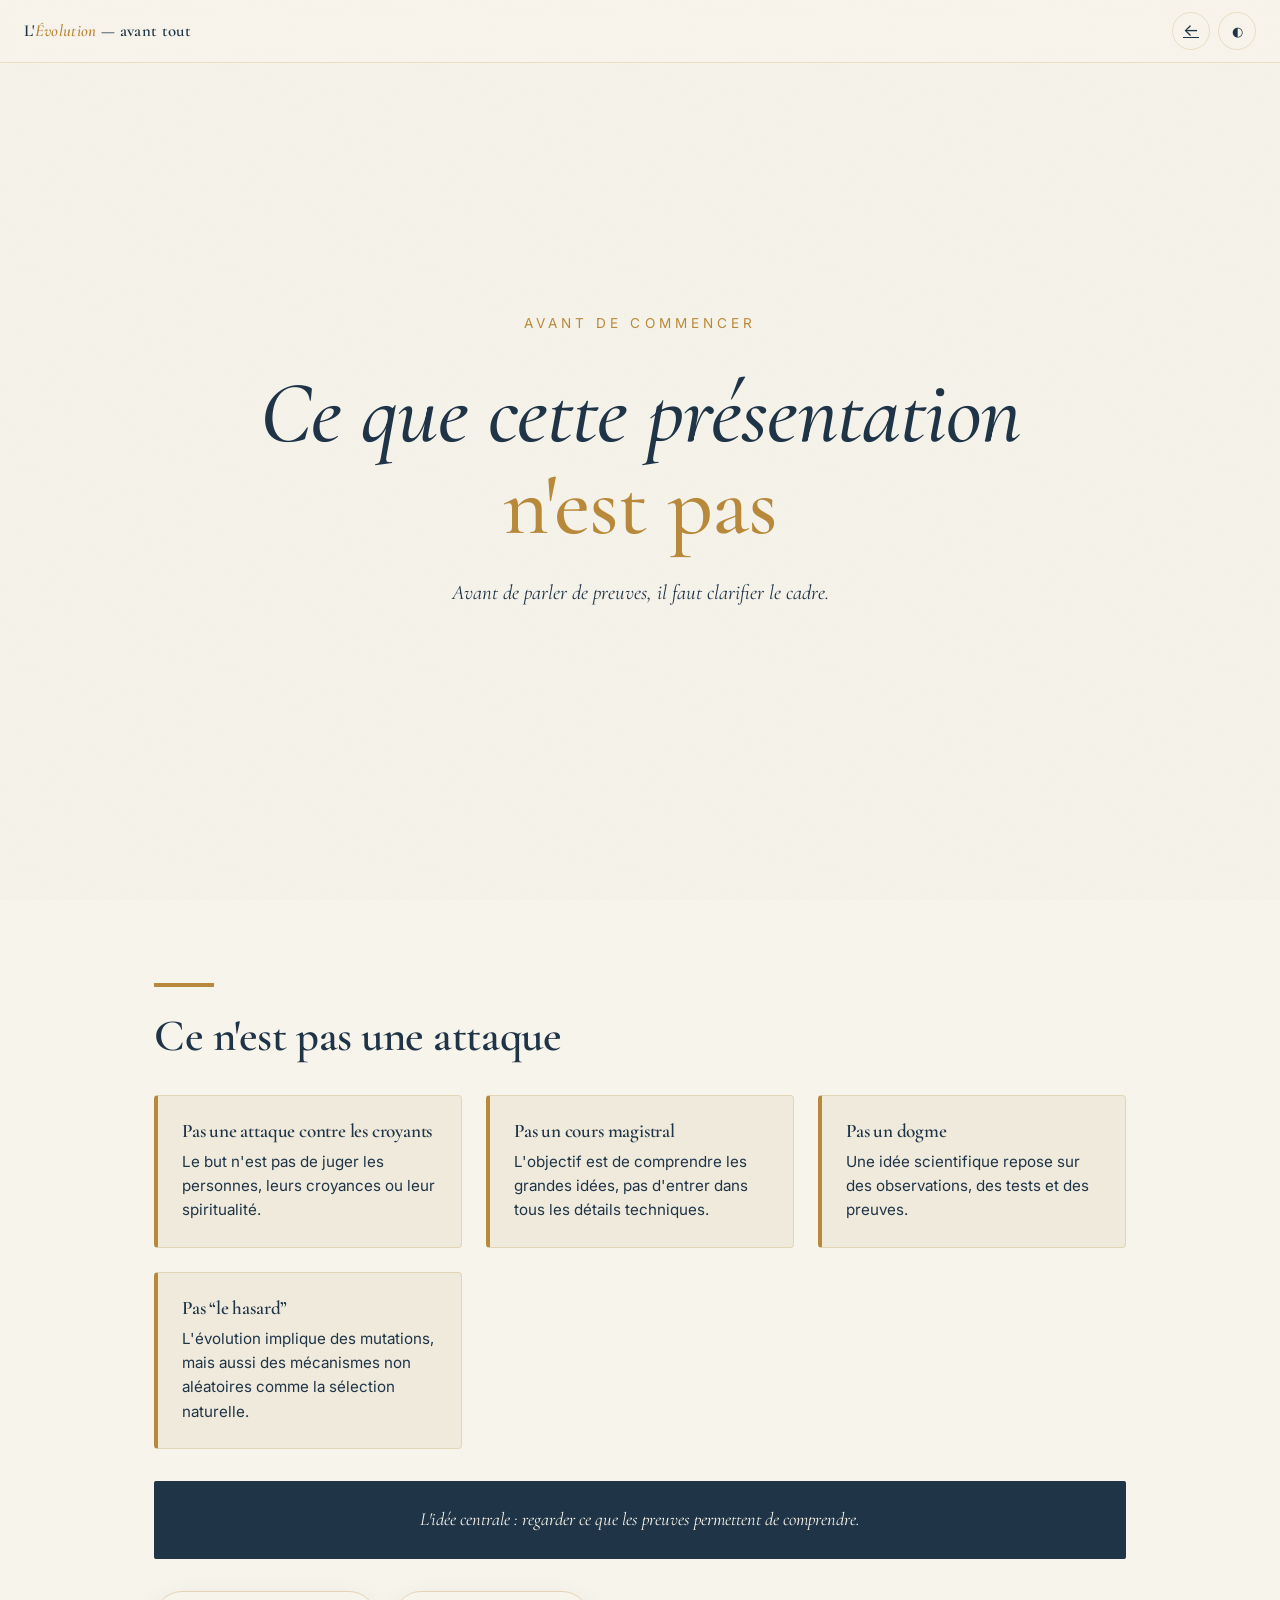
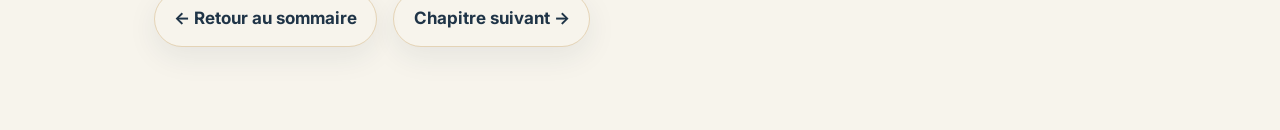
==== chapitres/avant-tout.html @ 434eb9ca "Segmenter le site en chapitres" ====
﻿<!DOCTYPE html>
<html lang="fr">
<head>
  <meta charset="UTF-8" />
  <meta name="viewport" content="width=device-width, initial-scale=1.0" />

  <title>Avant tout — L'Évolution</title>

  <link rel="preconnect" href="https://fonts.googleapis.com" />
  <link rel="preconnect" href="https://fonts.gstatic.com" crossorigin />
  <link href="https://fonts.googleapis.com/css2?family=Cormorant+Garamond:ital,wght@0,400;0,500;0,600;0,700;1,400;1,500;1,600&family=Inter:wght@400;500;600;700&display=swap" rel="stylesheet" />

  <link rel="stylesheet" href="../styles/style.css" />
</head>

<body>

<header class="topbar">
  <div class="topbar-title">L'<em>Évolution</em> — avant tout</div>

  <div class="topbar-controls">
    <a class="icon-btn" href="../index.html" aria-label="Retour à l'accueil" title="Retour à l'accueil">
      ←
    </a>

    <button class="icon-btn" id="theme-toggle" aria-label="Changer le thème" title="Thème clair / sombre">
      ◐
    </button>
  </div>
</header>

<div class="progress-bar" id="progress-bar"></div>

<main class="slides">

  <section class="slide cover" id="intro">
    <div class="slide-inner">
      <div class="cover-eyebrow">Avant de commencer</div>

      <h1>
        Ce que cette présentation<br />
        <span class="accent">n'est pas</span>
      </h1>

      <p class="cover-tagline">
        Avant de parler de preuves, il faut clarifier le cadre.
      </p>
    </div>
  </section>

  <section class="slide">
    <div class="slide-inner">
      <span class="section-marker"></span>

      <h2>Ce n'est pas une attaque</h2>

      <div class="cards">
        <div class="card">
          <h3>Pas une attaque contre les croyants</h3>
          <p>
            Le but n'est pas de juger les personnes, leurs croyances ou leur spiritualité.
          </p>
        </div>

        <div class="card">
          <h3>Pas un cours magistral</h3>
          <p>
            L'objectif est de comprendre les grandes idées, pas d'entrer dans tous les détails techniques.
          </p>
        </div>

        <div class="card">
          <h3>Pas un dogme</h3>
          <p>
            Une idée scientifique repose sur des observations, des tests et des preuves.
          </p>
        </div>

        <div class="card">
          <h3>Pas “le hasard”</h3>
          <p>
            L'évolution implique des mutations, mais aussi des mécanismes non aléatoires comme la sélection naturelle.
          </p>
        </div>
      </div>

      <div class="banner">
        L'idée centrale : regarder ce que les preuves permettent de comprendre.
      </div>

      <div class="chapter-actions">
        <a class="action-link" href="../index.html">← Retour au sommaire</a>
        <a class="action-link" href="theorie.html">Chapitre suivant →</a>
      </div>
    </div>
  </section>

</main>

<script src="../scripts/site.js" defer></script>
</body>
</html>
---- styles/style.css ----
﻿:root {
  --bg: #f7f4ec;
  --bg-soft: #efeadc;
  --ink: #1f3447;
  --ink-soft: #455a6e;
  --gold: #b8893a;
  --gold-soft: #d4a85a;
  --accent-red: #8a2c33;
  --accent-green: #4a7c59;
  --line: #d8d0bb;
  --shadow: rgba(31, 52, 71, 0.08);
  --shadow-strong: rgba(31, 52, 71, 0.18);

  --font-display: "Cormorant Garamond", Georgia, serif;
  --font-body: "Inter", -apple-system, BlinkMacSystemFont, "Helvetica Neue", sans-serif;

  --max-width: 1100px;
  --slide-padding: clamp(1.5rem, 5vw, 4rem);
  --transition: 0.45s cubic-bezier(0.22, 1, 0.36, 1);
}

[data-theme="dark"] {
  --bg: #131c25;
  --bg-soft: #1c2734;
  --ink: #ede4d0;
  --ink-soft: #b8b0a0;
  --gold: #d4a85a;
  --gold-soft: #e8c082;
  --accent-red: #c45661;
  --accent-green: #6fa67e;
  --line: #2c3a48;
  --shadow: rgba(0, 0, 0, 0.3);
  --shadow-strong: rgba(0, 0, 0, 0.5);
}

* {
  box-sizing: border-box;
  margin: 0;
  padding: 0;
}

html {
  scroll-behavior: smooth;
}

body {
  font-family: var(--font-body);
  background: var(--bg);
  color: var(--ink);
  line-height: 1.6;
  font-size: 17px;
  transition: background var(--transition), color var(--transition);
  overflow-x: hidden;
}

body::before {
  content: "";
  position: fixed;
  inset: 0;
  pointer-events: none;
  z-index: 1;
  opacity: 0.4;
  background-image: url("data:image/svg+xml;utf8,<svg xmlns='http://www.w3.org/2000/svg' width='200' height='200'><filter id='n'><feTurbulence type='fractalNoise' baseFrequency='0.85' numOctaves='2' stitchTiles='stitch'/><feColorMatrix values='0 0 0 0 0  0 0 0 0 0  0 0 0 0 0  0 0 0 0.04 0'/></filter><rect width='100%25' height='100%25' filter='url(%23n)'/></svg>");
  mix-blend-mode: multiply;
}

[data-theme="dark"] body::before {
  mix-blend-mode: screen;
  opacity: 0.25;
}

h1,
h2,
h3,
h4 {
  font-family: var(--font-display);
  font-weight: 600;
  color: var(--ink);
  line-height: 1.15;
  letter-spacing: -0.01em;
}

h1 {
  font-size: clamp(2.2rem, 5vw, 4rem);
}

h2 {
  font-size: clamp(1.8rem, 4vw, 2.8rem);
}

h3 {
  font-size: clamp(1.2rem, 2.5vw, 1.6rem);
}

p {
  margin-bottom: 1rem;
}

strong {
  color: var(--ink);
  font-weight: 600;
}

em {
  color: var(--gold);
  font-style: italic;
}

.subtitle {
  font-style: italic;
  color: var(--ink-soft);
  font-size: 1.05rem;
  margin-bottom: 2rem;
  font-family: var(--font-display);
}

.section-marker {
  display: inline-block;
  height: 4px;
  width: 60px;
  background: var(--gold);
  margin-bottom: 1rem;
}

/* Barre du haut */

.topbar {
  position: fixed;
  top: 0;
  left: 0;
  right: 0;
  z-index: 100;
  background: color-mix(in srgb, var(--bg) 85%, transparent);
  backdrop-filter: blur(12px);
  -webkit-backdrop-filter: blur(12px);
  border-bottom: 1px solid var(--line);
  padding: 0.75rem 1.5rem;
  display: flex;
  justify-content: space-between;
  align-items: center;
  gap: 1rem;
}

.topbar-title {
  font-family: var(--font-display);
  font-size: 1.05rem;
  font-weight: 600;
  letter-spacing: 0.02em;
}

.topbar-title em {
  color: var(--gold);
  font-style: italic;
}

.topbar-controls {
  display: flex;
  gap: 0.5rem;
  align-items: center;
}

.icon-btn {
  background: transparent;
  border: 1px solid var(--line);
  color: var(--ink);
  width: 38px;
  height: 38px;
  border-radius: 50%;
  cursor: pointer;
  display: grid;
  place-items: center;
  transition: all 0.25s ease;
}

.icon-btn:hover {
  background: var(--ink);
  color: var(--bg);
  border-color: var(--ink);
  transform: scale(1.05);
}

.icon-btn svg {
  width: 18px;
  height: 18px;
}

.progress-bar {
  position: fixed;
  top: 60px;
  left: 0;
  height: 2px;
  background: var(--gold);
  width: 0%;
  z-index: 99;
  transition: width 0.3s ease;
}

/* Menu latéral */

.chapter-nav {
  position: fixed;
  top: 0;
  right: 0;
  bottom: 0;
  width: min(360px, 85vw);
  background: var(--bg-soft);
  border-left: 1px solid var(--line);
  z-index: 200;
  transform: translateX(100%);
  transition: transform var(--transition);
  overflow-y: auto;
  padding: 5rem 2rem 2rem;
  box-shadow: -10px 0 40px var(--shadow-strong);
}

.chapter-nav.open {
  transform: translateX(0);
}

.chapter-nav h3 {
  font-size: 0.8rem;
  text-transform: uppercase;
  letter-spacing: 0.15em;
  color: var(--gold);
  margin-bottom: 1.5rem;
  font-family: var(--font-body);
  font-weight: 600;
}

.chapter-nav ol {
  list-style: none;
  counter-reset: chapter;
}

.chapter-nav li {
  counter-increment: chapter;
  margin-bottom: 1.25rem;
  padding-left: 2.5rem;
  position: relative;
  cursor: pointer;
  transition: color 0.25s ease;
}

.chapter-nav li::before {
  content: counter(chapter, decimal-leading-zero);
  position: absolute;
  left: 0;
  top: 0.1em;
  font-family: var(--font-display);
  color: var(--gold);
  font-size: 0.95rem;
  font-weight: 600;
}

.chapter-nav li:hover {
  color: var(--gold);
}

.chapter-nav li .ch-title {
  font-family: var(--font-display);
  font-size: 1.15rem;
  display: block;
  line-height: 1.25;
}

.chapter-nav li .ch-sub {
  font-size: 0.85rem;
  color: var(--ink-soft);
  display: block;
  margin-top: 0.2rem;
}

.nav-overlay {
  position: fixed;
  inset: 0;
  background: rgba(0, 0, 0, 0.4);
  z-index: 150;
  opacity: 0;
  pointer-events: none;
  transition: opacity 0.3s ease;
}

.nav-overlay.open {
  opacity: 1;
  pointer-events: auto;
}

/* Structure des pages */

.slides {
  padding-top: 70px;
  position: relative;
  z-index: 2;
}

.slide {
  min-height: calc(100vh - 70px);
  padding: var(--slide-padding);
  display: flex;
  flex-direction: column;
  justify-content: center;
  max-width: var(--max-width);
  margin: 0 auto;
  position: relative;
}

.slide-inner {
  width: 100%;
  opacity: 0;
  transform: translateY(30px);
  transition: opacity 0.7s ease, transform 0.7s ease;
}

.slide.in-view .slide-inner {
  opacity: 1;
  transform: translateY(0);
}

@keyframes fadeUp {
  from {
    opacity: 0;
    transform: translateY(20px);
  }

  to {
    opacity: 1;
    transform: translateY(0);
  }
}

/* Accueil */

.cover {
  min-height: calc(100vh - 70px);
  text-align: center;
  align-items: center;
  justify-content: center;
}

.cover-eyebrow {
  font-size: 0.85rem;
  text-transform: uppercase;
  letter-spacing: 0.3em;
  color: var(--gold);
  margin-bottom: 2rem;
}

.cover h1 {
  font-size: clamp(2.5rem, 7vw, 5.5rem);
  font-weight: 500;
  font-style: italic;
  line-height: 1.05;
  margin-bottom: 1.5rem;
}

.cover h1 .accent {
  font-style: normal;
  color: var(--gold);
}

.cover-tagline {
  font-family: var(--font-display);
  font-size: 1.3rem;
  color: var(--ink-soft);
  font-style: italic;
  margin-bottom: 3rem;
}

/* Blocs réutilisables */

.cards {
  display: grid;
  grid-template-columns: repeat(auto-fit, minmax(260px, 1fr));
  gap: 1.5rem;
  margin-top: 2rem;
}

.card {
  background: var(--bg-soft);
  border: 1px solid var(--line);
  border-left: 4px solid var(--gold);
  padding: 1.5rem;
  border-radius: 4px;
  transition: transform 0.3s ease, box-shadow 0.3s ease, border-color 0.3s ease;
}

.card:hover {
  transform: translateY(-4px);
  box-shadow: 0 12px 30px var(--shadow);
  border-left-color: var(--ink);
}

.card h3 {
  font-size: 1.2rem;
  margin-bottom: 0.5rem;
}

.card p {
  font-size: 0.95rem;
  color: var(--ink-soft);
  margin: 0;
}

.card.accent-red {
  border-left-color: var(--accent-red);
}

.card.accent-green {
  border-left-color: var(--accent-green);
}

.banner {
  background: var(--ink);
  color: var(--bg);
  padding: 1.5rem 2rem;
  text-align: center;
  font-family: var(--font-display);
  font-style: italic;
  font-size: 1.15rem;
  margin: 2rem 0;
  border-radius: 2px;
}

.banner.warning {
  background: var(--accent-red);
}

.banner.success {
  background: var(--accent-green);
}

.callout {
  background: var(--bg-soft);
  border-left: 4px solid var(--gold);
  padding: 1.25rem 1.5rem;
  margin: 1.5rem 0;
  font-style: italic;
  border-radius: 2px;
}

.row-list {
  margin-top: 1.5rem;
}

.row {
  display: grid;
  grid-template-columns: 50px 1fr auto;
  gap: 1rem;
  padding: 1.25rem;
  border: 1px solid var(--line);
  border-left: 3px solid var(--gold);
  margin-bottom: 0.75rem;
  align-items: center;
  background: var(--bg-soft);
  transition: transform 0.25s ease, border-left-color 0.25s ease;
}

.row:hover {
  transform: translateX(4px);
  border-left-color: var(--ink);
}

.row-num {
  font-family: var(--font-display);
  font-size: 1.5rem;
  font-weight: 600;
  color: var(--ink);
  background: var(--bg);
  width: 40px;
  height: 40px;
  border-radius: 50%;
  display: grid;
  place-items: center;
  border: 1px solid var(--line);
}

.row-content h4 {
  font-size: 1.05rem;
  margin: 0;
}

.row-content p {
  font-size: 0.9rem;
  color: var(--ink-soft);
  margin: 0.2rem 0 0;
}

.row-check {
  color: var(--accent-green);
  font-size: 1.5rem;
  font-weight: 700;
}

.row-cross {
  color: var(--accent-red);
  font-size: 1.5rem;
  font-weight: 700;
}

.stats {
  display: grid;
  grid-template-columns: repeat(auto-fit, minmax(220px, 1fr));
  gap: 2rem;
  margin: 2.5rem 0;
}

.stat {
  text-align: center;
  padding: 2rem 1rem;
  background: var(--bg-soft);
  border-top: 3px solid var(--gold);
}

.stat-number {
  font-family: var(--font-display);
  font-size: clamp(2.5rem, 6vw, 4rem);
  font-weight: 600;
  color: var(--ink);
  line-height: 1;
  margin-bottom: 0.5rem;
}

.stat-label {
  font-size: 0.8rem;
  text-transform: uppercase;
  letter-spacing: 0.15em;
  color: var(--gold);
  margin-bottom: 0.75rem;
}

.stat-desc {
  font-size: 0.9rem;
  color: var(--ink-soft);
}

/* Quiz */

.quiz {
  background: var(--bg-soft);
  padding: 2rem;
  border-radius: 4px;
  border-top: 3px solid var(--gold);
  margin-top: 2rem;
}

.quiz-question {
  font-family: var(--font-display);
  font-size: 1.3rem;
  margin-bottom: 1.5rem;
  font-style: italic;
}

.quiz-options {
  display: flex;
  flex-direction: column;
  gap: 0.6rem;
}

.quiz-option {
  background: var(--bg);
  border: 1px solid var(--line);
  padding: 1rem 1.2rem;
  text-align: left;
  cursor: pointer;
  font-family: inherit;
  font-size: 1rem;
  color: var(--ink);
  transition: all 0.25s ease;
  border-radius: 2px;
}

.quiz-option:hover:not(:disabled) {
  background: var(--ink);
  color: var(--bg);
  transform: translateX(4px);
}

.quiz-option.correct {
  background: var(--accent-green);
  color: white;
  border-color: var(--accent-green);
}

.quiz-option.wrong {
  background: var(--accent-red);
  color: white;
  border-color: var(--accent-red);
}

.quiz-option:disabled {
  cursor: default;
  opacity: 0.7;
}

.quiz-feedback {
  margin-top: 1.25rem;
  padding: 1rem;
  border-left: 3px solid var(--gold);
  background: var(--bg);
  font-style: italic;
  color: var(--ink-soft);
  display: none;
}

.quiz-feedback.show {
  display: block;
  animation: fadeUp 0.4s ease;
}

/* Pied de page */

footer {
  text-align: center;
  padding: 3rem 2rem 2rem;
  font-size: 0.85rem;
  color: var(--ink-soft);
  border-top: 1px solid var(--line);
  margin-top: 4rem;
  position: relative;
  z-index: 2;
}

footer a {
  color: var(--gold);
  text-decoration: none;
}

footer a:hover {
  text-decoration: underline;
}

/* Responsive */

@media (max-width: 700px) {
  body {
    font-size: 16px;
  }

  .topbar-title {
    font-size: 0.9rem;
  }

  .slide {
    padding: 2rem 1.25rem;
  }

  .row {
    grid-template-columns: 40px 1fr auto;
    padding: 1rem;
  }
}

/* ============================================
   AJOUTS POUR LE DÉCOUPAGE EN CHAPITRES
   ============================================ */

:root {
  --line: rgba(184, 137, 58, 0.22);
  --ink-soft: var(--muted);
  --accent-green: var(--green);
  --accent-red: var(--red);
  --font-body: "Inter", system-ui, sans-serif;
  --font-display: "Cormorant Garamond", serif;
}

a.card {
  display: block;
  color: inherit;
  text-decoration: none;
}

.accent-green {
  border-color: color-mix(in srgb, var(--green) 45%, transparent);
  background: color-mix(in srgb, var(--green) 8%, var(--paper));
}

.row-list {
  display: grid;
  gap: 1rem;
  margin-top: 2rem;
}

.row-list .row {
  display: grid;
  grid-template-columns: auto 1fr auto;
  gap: 1rem;
  align-items: center;
  background: var(--paper);
  border: 1px solid rgba(184, 137, 58, 0.2);
  border-radius: 22px;
  padding: 1rem;
  box-shadow: 0 14px 40px rgba(31, 52, 71, 0.08);
}

.row-num {
  width: 42px;
  height: 42px;
  border-radius: 999px;
  display: grid;
  place-items: center;
  background: var(--gold-soft);
  color: var(--ink);
  font-weight: 800;
}

.row-content h4 {
  margin: 0 0 0.25rem;
  font-size: 1.05rem;
}

.row-content p {
  margin: 0;
  color: var(--muted);
}

.row-cross {
  color: var(--red);
  font-weight: 900;
  font-size: 1.4rem;
}

.row-check {
  color: var(--green);
  font-weight: 900;
  font-size: 1.4rem;
}

.chapter-actions {
  margin-top: 2rem;
  display: flex;
  flex-wrap: wrap;
  gap: 1rem;
}

.action-link {
  display: inline-flex;
  align-items: center;
  justify-content: center;
  border-radius: 999px;
  padding: 0.85rem 1.2rem;
  background: var(--paper);
  border: 1px solid rgba(184, 137, 58, 0.3);
  text-decoration: none;
  color: var(--ink);
  font-weight: 700;
  box-shadow: 0 10px 30px rgba(31, 52, 71, 0.08);
}

.action-link:hover {
  border-color: var(--gold);
}

@media (max-width: 760px) {
  .row-list .row {
    grid-template-columns: 1fr;
  }

  .row-num {
    width: 36px;
    height: 36px;
  }
}
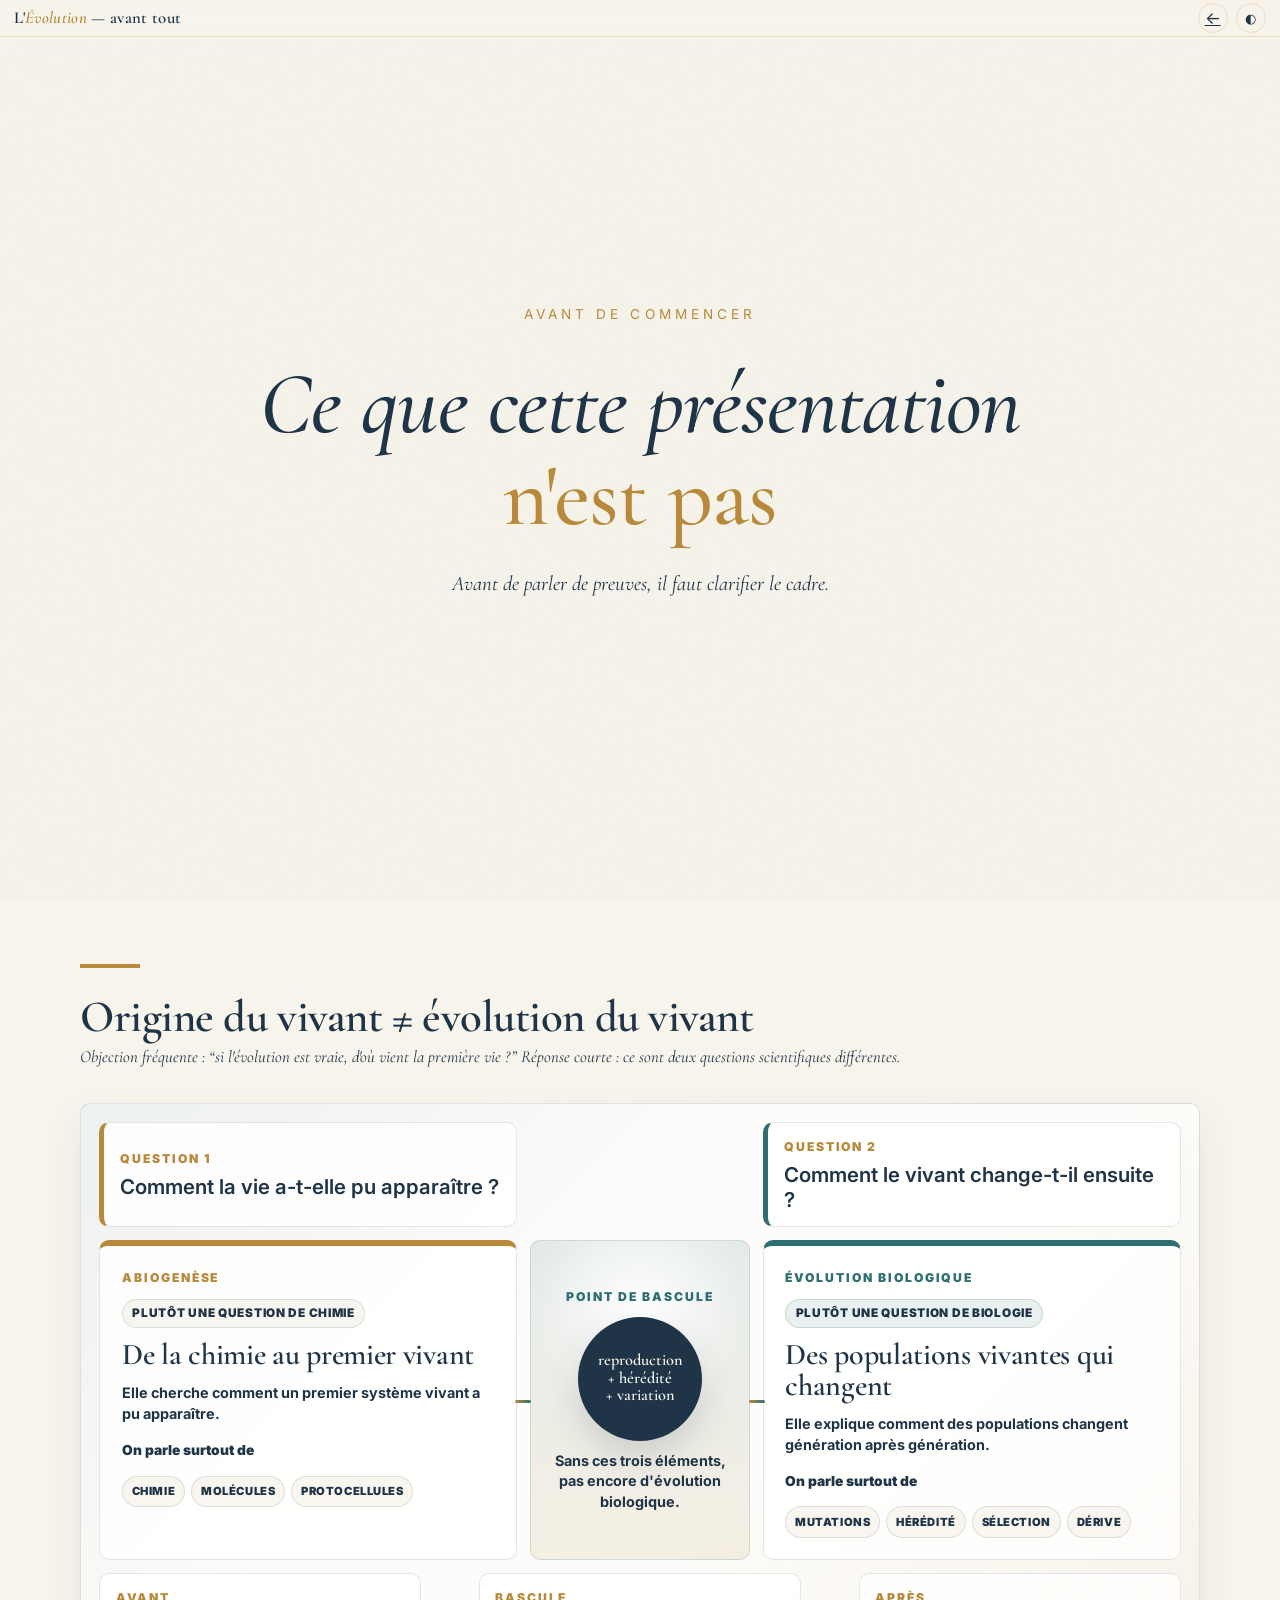
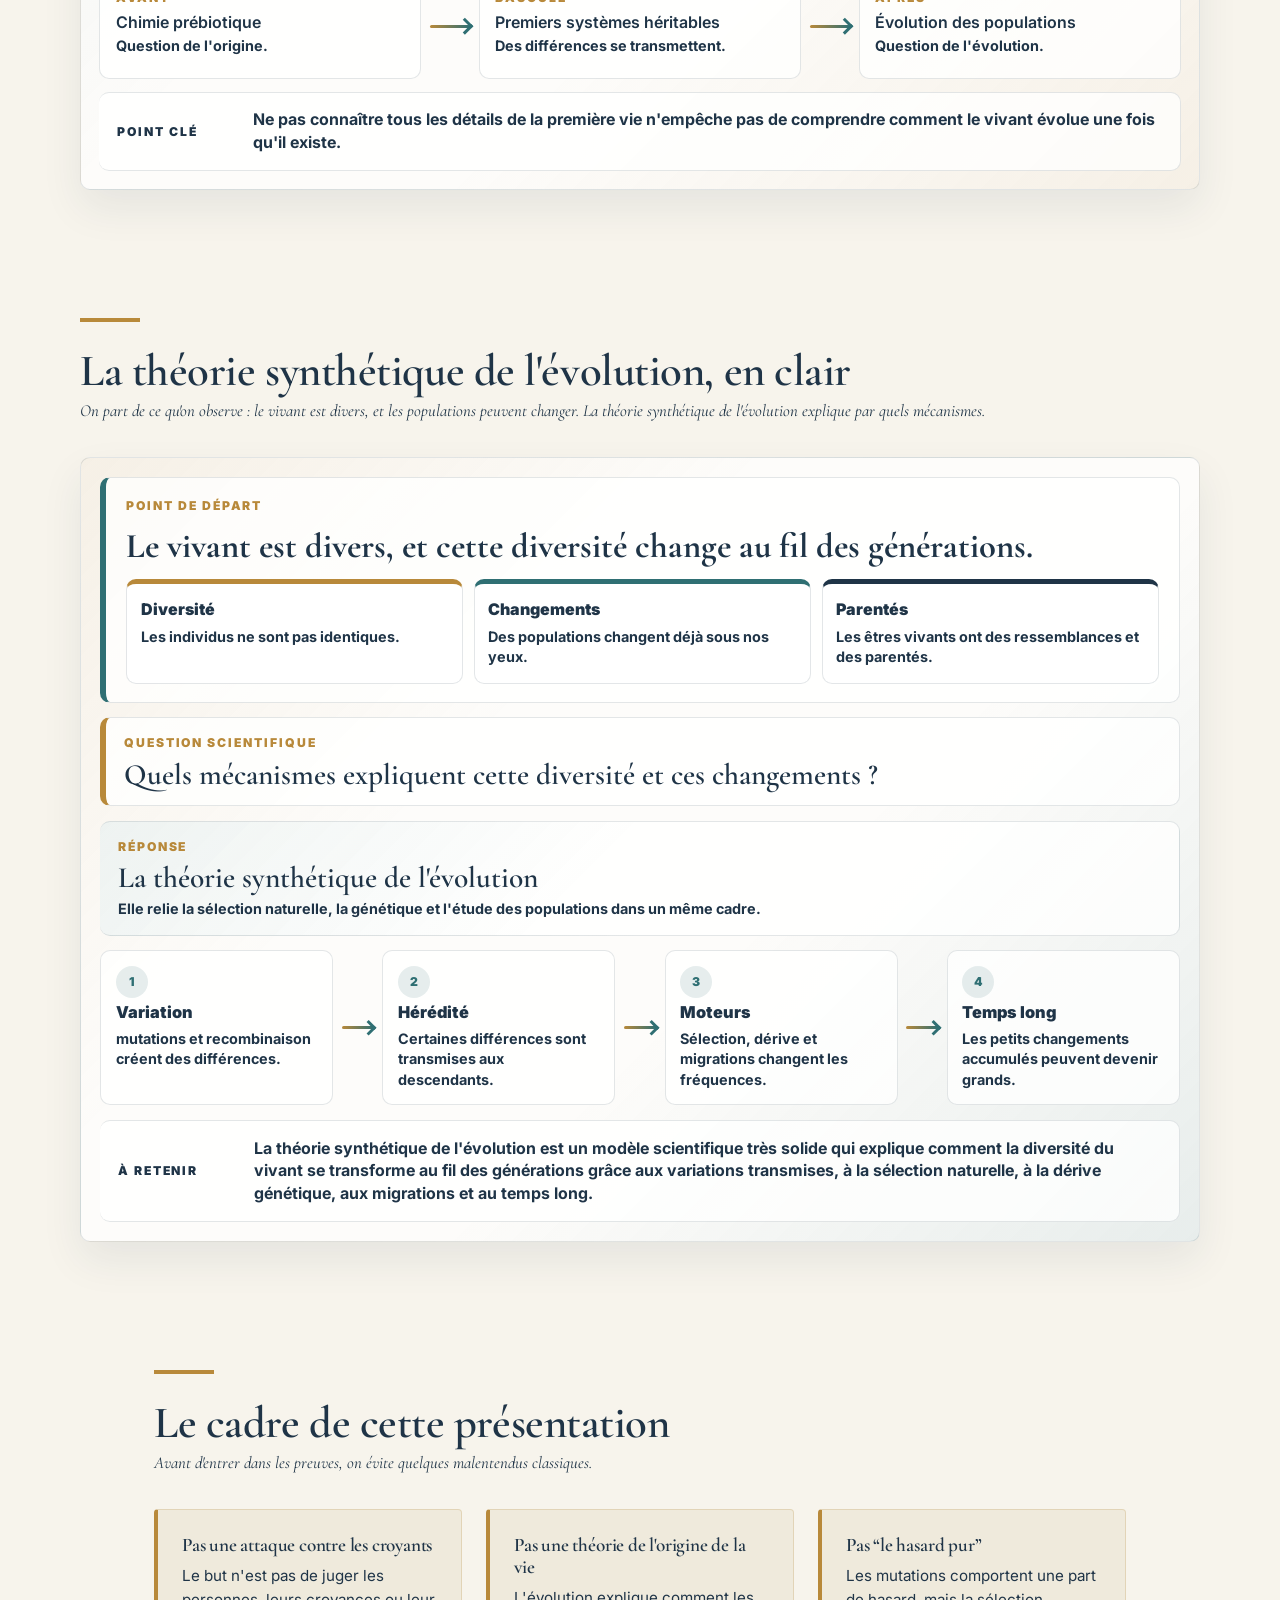
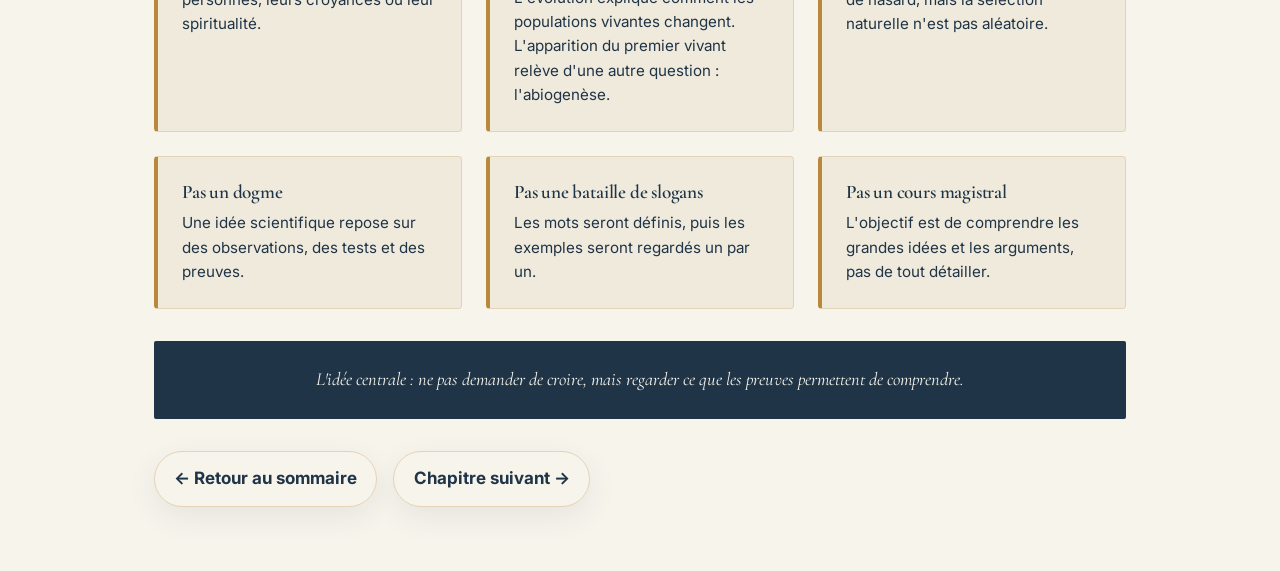
==== commit 1b6e3357: "Ameliore les schemas pedagogiques sur l'evolution" ====
--- a/chapitres/avant-tout.html
+++ b/chapitres/avant-tout.html
@@ -48,11 +48,203 @@
     </div>
   </section>
 
+  <section class="slide origin-evolution-slide">
+    <div class="slide-inner">
+      <span class="section-marker"></span>
+
+      <h2>Origine du vivant ≠ évolution du vivant</h2>
+
+      <p class="subtitle">
+        Objection fréquente : “si l'évolution est vraie, d'où vient la première vie ?” Réponse courte : ce sont deux questions scientifiques différentes.
+      </p>
+
+      <div class="origin-evolution-board" aria-label="Différence entre abiogenèse et évolution biologique">
+        <div class="origin-question-strip">
+          <article>
+            <span>Question 1</span>
+            <strong>Comment la vie a-t-elle pu apparaître ?</strong>
+          </article>
+
+          <article>
+            <span>Question 2</span>
+            <strong>Comment le vivant change-t-il ensuite ?</strong>
+          </article>
+        </div>
+
+        <div class="origin-vs-grid">
+          <article class="origin-domain-card origin-domain-abiogenesis" tabindex="0">
+            <span>Abiogenèse</span>
+            <small class="origin-field-tag">plutôt une question de chimie</small>
+            <h3>De la chimie au premier vivant</h3>
+            <p>
+              Elle cherche comment un premier système vivant a pu apparaître.
+            </p>
+
+            <strong class="origin-chip-label">On parle surtout de</strong>
+            <div class="origin-chip-group" aria-label="Mécanismes étudiés par l'abiogenèse">
+              <b>Chimie</b>
+              <b>Molécules</b>
+              <b>Protocellules</b>
+            </div>
+          </article>
+
+          <div class="origin-threshold" aria-label="Condition à partir de laquelle l'évolution biologique devient applicable">
+            <span>Point de bascule</span>
+            <strong>reproduction<br />+ hérédité<br />+ variation</strong>
+            <p>
+              Sans ces trois éléments, pas encore d'évolution biologique.
+            </p>
+          </div>
+
+          <article class="origin-domain-card origin-domain-evolution" tabindex="0">
+            <span>Évolution biologique</span>
+            <small class="origin-field-tag">plutôt une question de biologie</small>
+            <h3>Des populations vivantes qui changent</h3>
+            <p>
+              Elle explique comment des populations changent génération après génération.
+            </p>
+
+            <strong class="origin-chip-label">On parle surtout de</strong>
+            <div class="origin-chip-group" aria-label="Mécanismes de l'évolution biologique">
+              <b>Mutations</b>
+              <b>Hérédité</b>
+              <b>Sélection</b>
+              <b>Dérive</b>
+            </div>
+          </article>
+        </div>
+
+        <div class="origin-sequence" aria-label="Suite logique entre chimie prébiotique et évolution">
+          <div>
+            <span>Avant</span>
+            <strong>Chimie prébiotique</strong>
+            <p>Question de l'origine.</p>
+          </div>
+
+          <i aria-hidden="true"></i>
+
+          <div>
+            <span>Bascule</span>
+            <strong>Premiers systèmes héritables</strong>
+            <p>Des différences se transmettent.</p>
+          </div>
+
+          <i aria-hidden="true"></i>
+
+          <div>
+            <span>Après</span>
+            <strong>Évolution des populations</strong>
+            <p>Question de l'évolution.</p>
+          </div>
+        </div>
+
+        <div class="origin-key-answer">
+          <span>Point clé</span>
+          <p>
+            Ne pas connaître tous les détails de la première vie n'empêche pas de comprendre comment le vivant évolue une fois qu'il existe.
+          </p>
+        </div>
+      </div>
+    </div>
+  </section>
+
+  <section class="slide synthesis-slide">
+    <div class="slide-inner">
+      <span class="section-marker"></span>
+
+      <h2>La théorie synthétique de l'évolution, en clair</h2>
+
+      <p class="subtitle">
+        On part de ce qu'on observe : le vivant est divers, et les populations peuvent changer. La théorie synthétique de l'évolution explique par quels mécanismes.
+      </p>
+
+      <div class="synthesis-board" aria-label="Résumé de la théorie synthétique de l'évolution">
+        <div class="synthesis-start">
+          <span>Point de départ</span>
+          <strong>
+            Le vivant est divers, et cette diversité change au fil des générations.
+          </strong>
+
+          <div class="synthesis-observations" aria-label="Constats de départ">
+            <div>
+              <b>Diversité</b>
+              <p>Les individus ne sont pas identiques.</p>
+            </div>
+
+            <div>
+              <b>Changements</b>
+              <p>Des populations changent déjà sous nos yeux.</p>
+            </div>
+
+            <div>
+              <b>Parentés</b>
+              <p>Les êtres vivants ont des ressemblances et des parentés.</p>
+            </div>
+          </div>
+        </div>
+
+        <div class="synthesis-question">
+          <span>Question scientifique</span>
+          <strong>Quels mécanismes expliquent cette diversité et ces changements ?</strong>
+        </div>
+
+        <div class="synthesis-answer">
+          <span>Réponse</span>
+          <strong>La théorie synthétique de l'évolution</strong>
+          <p>Elle relie la sélection naturelle, la génétique et l'étude des populations dans un même cadre.</p>
+        </div>
+
+        <div class="synthesis-flow" aria-label="Mécanismes de la théorie synthétique de l'évolution">
+          <div>
+            <span>1</span>
+            <strong>Variation</strong>
+            <p>mutations et recombinaison créent des différences.</p>
+          </div>
+
+          <i aria-hidden="true"></i>
+
+          <div>
+            <span>2</span>
+            <strong>Hérédité</strong>
+            <p>Certaines différences sont transmises aux descendants.</p>
+          </div>
+
+          <i aria-hidden="true"></i>
+
+          <div>
+            <span>3</span>
+            <strong>Moteurs</strong>
+            <p>Sélection, dérive et migrations changent les fréquences.</p>
+          </div>
+
+          <i aria-hidden="true"></i>
+
+          <div>
+            <span>4</span>
+            <strong>Temps long</strong>
+            <p>Les petits changements accumulés peuvent devenir grands.</p>
+          </div>
+        </div>
+
+        <div class="synthesis-bottom-line">
+          <span>À retenir</span>
+          <p>
+            La théorie synthétique de l'évolution est un modèle scientifique très solide qui explique comment la diversité du vivant se transforme au fil des générations grâce aux variations transmises, à la sélection naturelle, à la dérive génétique, aux migrations et au temps long.
+          </p>
+        </div>
+      </div>
+    </div>
+  </section>
+
   <section class="slide">
     <div class="slide-inner">
       <span class="section-marker"></span>
 
-      <h2>Ce n'est pas une attaque</h2>
+      <h2>Le cadre de cette présentation</h2>
+
+      <p class="subtitle">
+        Avant d'entrer dans les preuves, on évite quelques malentendus classiques.
+      </p>
 
       <div class="cards">
         <div class="card">
@@ -63,29 +255,43 @@
         </div>
 
         <div class="card">
+          <h3>Pas une théorie de l'origine de la vie</h3>
+          <p>
+            L'évolution explique comment les populations vivantes changent. L'apparition du premier vivant relève d'une autre question : l'abiogenèse.
+          </p>
+        </div>
+
+        <div class="card">
+          <h3>Pas “le hasard pur”</h3>
+          <p>
+            Les mutations comportent une part de hasard, mais la sélection naturelle n'est pas aléatoire.
+          </p>
+        </div>
+
+        <div class="card">
+          <h3>Pas un dogme</h3>
+          <p>
+            Une idée scientifique repose sur des observations, des tests et des preuves.
+          </p>
+        </div>
+
+        <div class="card">
+          <h3>Pas une bataille de slogans</h3>
+          <p>
+            Les mots seront définis, puis les exemples seront regardés un par un.
+          </p>
+        </div>
+
+        <div class="card">
           <h3>Pas un cours magistral</h3>
           <p>
-            L'objectif est de comprendre les grandes idées, pas d'entrer dans tous les détails techniques.
-          </p>
-        </div>
-
-        <div class="card">
-          <h3>Pas un dogme</h3>
-          <p>
-            Une idée scientifique repose sur des observations, des tests et des preuves.
-          </p>
-        </div>
-
-        <div class="card">
-          <h3>Pas “le hasard”</h3>
-          <p>
-            L'évolution implique des mutations, mais aussi des mécanismes non aléatoires comme la sélection naturelle.
+            L'objectif est de comprendre les grandes idées et les arguments, pas de tout détailler.
           </p>
         </div>
       </div>
 
       <div class="banner">
-        L'idée centrale : regarder ce que les preuves permettent de comprendre.
+        L'idée centrale : ne pas demander de croire, mais regarder ce que les preuves permettent de comprendre.
       </div>
 
       <div class="chapter-actions">
--- a/styles/style.css
+++ b/styles/style.css
@@ -1,4 +1,4 @@
-﻿:root {
+:root {
   --bg: #f7f4ec;
   --bg-soft: #efeadc;
   --ink: #1f3447;
@@ -134,7 +134,7 @@
   backdrop-filter: blur(12px);
   -webkit-backdrop-filter: blur(12px);
   border-bottom: 1px solid var(--line);
-  padding: 0.75rem 1.5rem;
+  padding: 0.2rem 0.9rem;
   display: flex;
   justify-content: space-between;
   align-items: center;
@@ -163,8 +163,8 @@
   background: transparent;
   border: 1px solid var(--line);
   color: var(--ink);
-  width: 38px;
-  height: 38px;
+  width: 30px;
+  height: 30px;
   border-radius: 50%;
   cursor: pointer;
   display: grid;
@@ -180,13 +180,13 @@
 }
 
 .icon-btn svg {
-  width: 18px;
-  height: 18px;
+  width: 14px;
+  height: 14px;
 }
 
 .progress-bar {
   position: fixed;
-  top: 60px;
+  top: 46px;
   left: 0;
   height: 2px;
   background: var(--gold);
@@ -288,13 +288,13 @@
 /* Structure des pages */
 
 .slides {
-  padding-top: 70px;
+  padding-top: 52px;
   position: relative;
   z-index: 2;
 }
 
 .slide {
-  min-height: calc(100vh - 70px);
+  min-height: calc(100vh - 52px);
   padding: var(--slide-padding);
   display: flex;
   flex-direction: column;
@@ -331,7 +331,7 @@
 /* Accueil */
 
 .cover {
-  min-height: calc(100vh - 70px);
+  min-height: calc(100vh - 52px);
   text-align: center;
   align-items: center;
   justify-content: center;
@@ -364,6 +364,58 @@
   color: var(--ink-soft);
   font-style: italic;
   margin-bottom: 3rem;
+}
+
+.cover-key-equation {
+  display: grid;
+  grid-template-columns: minmax(0, 1fr) 3.5rem minmax(0, 1fr);
+  gap: 1rem;
+  align-items: center;
+  width: min(920px, 100%);
+  margin: 0 auto;
+  padding: 1rem;
+  border: 1px solid rgba(31, 52, 71, 0.12);
+  border-radius: 10px;
+  background: rgba(255, 255, 255, 0.72);
+  box-shadow: 0 18px 42px rgba(31, 52, 71, 0.08);
+  color: var(--ink-soft);
+  font-size: 0.95rem;
+  font-style: normal;
+  text-align: center;
+}
+
+.cover-key-equation div {
+  display: grid;
+  gap: 0.2rem;
+  min-height: 5.2rem;
+  align-content: center;
+  padding: 0.9rem 1rem;
+  border-radius: 8px;
+  background: rgba(255, 250, 240, 0.7);
+}
+
+[data-theme="dark"] .cover-key-equation {
+  background: rgba(28, 39, 52, 0.82);
+  border-color: rgba(237, 228, 208, 0.12);
+}
+
+.cover-key-equation strong {
+  color: var(--ink);
+  font-size: 1.05rem;
+  font-weight: 900;
+}
+
+.cover-key-equation span {
+  color: var(--ink-soft);
+  font-weight: 900;
+  line-height: 1.35;
+}
+
+.cover-key-equation i {
+  display: block;
+  height: 2px;
+  border-radius: 999px;
+  background: linear-gradient(90deg, var(--gold), #2f6f73);
 }
 
 /* Blocs réutilisables */
@@ -436,6 +488,51 @@
   margin: 1.5rem 0;
   font-style: italic;
   border-radius: 2px;
+}
+
+.cross-reference-card {
+  margin-top: 1.5rem;
+  padding: 1.25rem;
+  display: grid;
+  grid-template-columns: minmax(0, 1fr) auto;
+  gap: 1rem;
+  align-items: center;
+  border: 1px solid rgba(31, 52, 71, 0.12);
+  border-left: 4px solid var(--gold);
+  border-radius: 8px;
+  background: rgba(255, 255, 255, 0.72);
+  box-shadow: 0 14px 30px rgba(31, 52, 71, 0.06);
+}
+
+.cross-reference-card h3 {
+  margin: 0 0 0.45rem;
+  color: var(--ink);
+  font-size: 1.25rem;
+}
+
+.cross-reference-card p {
+  margin: 0;
+  color: var(--ink-soft);
+}
+
+.cross-reference-link {
+  display: inline-flex;
+  align-items: center;
+  justify-content: center;
+  min-height: 2.6rem;
+  padding: 0.55rem 0.9rem;
+  border-radius: 7px;
+  background: var(--ink);
+  color: var(--bg);
+  font-weight: 900;
+  text-decoration: none;
+  white-space: nowrap;
+}
+
+.cross-reference-link:hover,
+.cross-reference-link:focus-visible {
+  background: var(--teal);
+  outline: none;
 }
 
 .row-list {
@@ -750,7 +847,1761 @@
   border-color: var(--gold);
 }
 
+/* Page "avant tout" */
+
+.origin-evolution-slide {
+  max-width: min(1360px, calc(100vw - 2rem));
+}
+
+.origin-evolution-board {
+  display: grid;
+  gap: 0.8rem;
+  margin-top: 1.4rem;
+  padding: clamp(0.85rem, 1.6vw, 1.15rem);
+  border: 1px solid rgba(31, 52, 71, 0.12);
+  border-radius: 10px;
+  background:
+    linear-gradient(135deg, rgba(47, 111, 115, 0.08), transparent 38%),
+    linear-gradient(315deg, rgba(184, 137, 58, 0.1), transparent 42%),
+    rgba(255, 255, 255, 0.72);
+  box-shadow: 0 18px 42px rgba(31, 52, 71, 0.08);
+}
+
+.origin-question-strip {
+  display: grid;
+  grid-template-columns: minmax(0, 1fr) minmax(170px, 220px) minmax(0, 1fr);
+  gap: 0.8rem;
+}
+
+.origin-question-strip article,
+.origin-domain-card,
+.origin-threshold,
+.origin-sequence div,
+.origin-key-answer {
+  border: 1px solid rgba(31, 52, 71, 0.12);
+  border-radius: 10px;
+  background: rgba(255, 255, 255, 0.76);
+}
+
+.origin-question-strip article {
+  min-height: 82px;
+  padding: 0.85rem 1rem;
+  display: grid;
+  gap: 0.35rem;
+  align-content: center;
+}
+
+.origin-question-strip article:first-child {
+  grid-column: 1;
+  border-left: 5px solid var(--gold);
+}
+
+.origin-question-strip article:last-child {
+  grid-column: 3;
+  border-left: 5px solid #2f6f73;
+}
+
+.origin-question-strip span,
+.origin-domain-card > span,
+.origin-threshold span,
+.origin-sequence span,
+.origin-key-answer span {
+  color: var(--gold);
+  font-size: 0.76rem;
+  font-weight: 900;
+  letter-spacing: 0.16em;
+  text-transform: uppercase;
+}
+
+.origin-question-strip strong {
+  color: var(--ink);
+  font-size: clamp(1.05rem, 1.6vw, 1.35rem);
+  line-height: 1.25;
+}
+
+.origin-vs-grid {
+  display: grid;
+  grid-template-columns: minmax(0, 1fr) minmax(170px, 220px) minmax(0, 1fr);
+  gap: 0.8rem;
+  align-items: stretch;
+}
+
+.origin-domain-card {
+  min-height: 318px;
+  padding: clamp(1rem, 1.7vw, 1.35rem);
+  display: grid;
+  align-content: start;
+  gap: 0.75rem;
+  transition: transform 180ms ease, box-shadow 180ms ease, border-color 180ms ease;
+}
+
+.origin-domain-card:hover,
+.origin-domain-card:focus-visible {
+  outline: none;
+  transform: translateY(-3px);
+  box-shadow: 0 16px 34px rgba(31, 52, 71, 0.11);
+}
+
+.origin-domain-abiogenesis {
+  border-top: 6px solid var(--gold);
+}
+
+.origin-domain-evolution {
+  border-top: 6px solid #2f6f73;
+}
+
+.origin-domain-evolution > span,
+.origin-threshold span:nth-child(1) {
+  color: #2f6f73;
+}
+
+.origin-domain-card h3 {
+  font-size: clamp(1.45rem, 2.35vw, 2.1rem);
+  line-height: 1.03;
+}
+
+.origin-field-tag {
+  display: inline-flex;
+  width: fit-content;
+  min-height: 1.8rem;
+  align-items: center;
+  padding: 0.28rem 0.58rem;
+  border: 1px solid rgba(31, 52, 71, 0.12);
+  border-radius: 999px;
+  background: rgba(247, 244, 236, 0.78);
+  color: var(--ink);
+  font-size: 0.74rem;
+  font-weight: 900;
+  line-height: 1.1;
+  text-transform: uppercase;
+  letter-spacing: 0.06em;
+}
+
+.origin-domain-evolution .origin-field-tag {
+  background: rgba(47, 111, 115, 0.1);
+  border-color: rgba(47, 111, 115, 0.2);
+}
+
+.origin-domain-card p,
+.origin-threshold p,
+.origin-sequence p,
+.origin-key-answer p {
+  margin: 0;
+  color: var(--ink-soft);
+  font-size: 0.9rem;
+  font-weight: 700;
+  line-height: 1.45;
+}
+
+.origin-chip-label {
+  display: inline-flex;
+  width: fit-content;
+  margin-top: 0.15rem;
+  color: var(--ink);
+  font-size: 0.86rem;
+  font-weight: 900;
+}
+
+.origin-chip-group {
+  display: flex;
+  flex-wrap: wrap;
+  gap: 0.4rem;
+  margin-top: 0.15rem;
+}
+
+.origin-chip-group b {
+  display: inline-flex;
+  align-items: center;
+  min-height: 1.95rem;
+  padding: 0.34rem 0.55rem;
+  border: 1px solid rgba(31, 52, 71, 0.12);
+  border-radius: 999px;
+  background: rgba(247, 244, 236, 0.76);
+  color: var(--ink);
+  font-size: 0.7rem;
+  font-weight: 900;
+  line-height: 1.1;
+  text-transform: uppercase;
+  letter-spacing: 0.05em;
+}
+
+.origin-threshold {
+  position: relative;
+  display: grid;
+  align-content: center;
+  justify-items: center;
+  gap: 0.62rem;
+  padding: 1rem 0.85rem;
+  text-align: center;
+  background:
+    radial-gradient(circle at 50% 22%, rgba(255, 255, 255, 0.95), transparent 42%),
+    linear-gradient(180deg, rgba(47, 111, 115, 0.12), rgba(184, 137, 58, 0.12));
+}
+
+.origin-threshold::before,
+.origin-threshold::after {
+  content: "";
+  position: absolute;
+  top: 50%;
+  width: 1rem;
+  height: 3px;
+  border-radius: 999px;
+  background: linear-gradient(90deg, var(--gold), #2f6f73);
+}
+
+.origin-threshold::before {
+  left: -1rem;
+}
+
+.origin-threshold::after {
+  right: -1rem;
+}
+
+.origin-threshold strong {
+  display: grid;
+  place-items: center;
+  width: min(124px, 100%);
+  min-height: 124px;
+  padding: 0.86rem;
+  border-radius: 999px;
+  background: var(--ink);
+  color: var(--bg);
+  font-family: var(--font-display);
+  font-size: 1.02rem;
+  line-height: 1.08;
+  box-shadow: 0 16px 34px rgba(31, 52, 71, 0.16);
+}
+
+.origin-sequence {
+  display: grid;
+  grid-template-columns: minmax(0, 1fr) 2.5rem minmax(0, 1fr) 2.5rem minmax(0, 1fr);
+  gap: 0.55rem;
+  align-items: stretch;
+}
+
+.origin-sequence div {
+  min-height: 106px;
+  padding: 0.85rem 0.95rem;
+  display: grid;
+  align-content: start;
+  gap: 0.28rem;
+}
+
+.origin-sequence strong {
+  color: var(--ink);
+  font-size: 1rem;
+  line-height: 1.25;
+}
+
+.origin-sequence i {
+  align-self: center;
+  height: 3px;
+  border-radius: 999px;
+  background: linear-gradient(90deg, var(--gold), #2f6f73);
+  position: relative;
+}
+
+.origin-sequence i::after {
+  content: "";
+  position: absolute;
+  right: -1px;
+  top: 50%;
+  width: 0.55rem;
+  height: 0.55rem;
+  border-top: 3px solid #2f6f73;
+  border-right: 3px solid #2f6f73;
+  transform: translateY(-50%) rotate(45deg);
+}
+
+.origin-key-answer {
+  display: grid;
+  grid-template-columns: 120px minmax(0, 1fr);
+  gap: 1rem;
+  align-items: center;
+  padding: 0.95rem 1.1rem;
+  border-left: 6px solid var(--accent-red);
+}
+
+.origin-key-answer span {
+  color: var(--accent-red);
+}
+
+.origin-key-answer p {
+  color: var(--ink);
+  font-size: 1rem;
+}
+
+[data-theme="dark"] .origin-evolution-board,
+[data-theme="dark"] .origin-question-strip article,
+[data-theme="dark"] .origin-domain-card,
+[data-theme="dark"] .origin-threshold,
+[data-theme="dark"] .origin-sequence div,
+[data-theme="dark"] .origin-key-answer {
+  background-color: rgba(28, 39, 52, 0.82);
+  border-color: rgba(237, 228, 208, 0.12);
+}
+
+[data-theme="dark"] .origin-chip-group b {
+  background: rgba(19, 28, 37, 0.68);
+  border-color: rgba(237, 228, 208, 0.13);
+}
+
+[data-theme="dark"] .origin-field-tag {
+  background: rgba(19, 28, 37, 0.68);
+  border-color: rgba(237, 228, 208, 0.13);
+}
+
+@media (max-width: 940px) {
+  .origin-question-strip,
+  .origin-vs-grid,
+  .origin-sequence,
+  .origin-key-answer {
+    grid-template-columns: 1fr;
+  }
+
+  .origin-domain-card {
+    min-height: auto;
+  }
+
+  .origin-question-strip article:first-child,
+  .origin-question-strip article:last-child {
+    grid-column: auto;
+  }
+
+  .origin-threshold::before,
+  .origin-threshold::after {
+    display: none;
+  }
+
+  .origin-threshold strong {
+    width: min(190px, 100%);
+    min-height: auto;
+    border-radius: 10px;
+  }
+
+  .origin-sequence i {
+    width: 3px;
+    height: 1.2rem;
+    justify-self: center;
+    background: linear-gradient(180deg, var(--gold), #2f6f73);
+  }
+
+  .origin-sequence i::after {
+    right: 50%;
+    top: auto;
+    bottom: -1px;
+    transform: translateX(50%) rotate(135deg);
+  }
+}
+
+.synthesis-slide {
+  max-width: min(1360px, calc(100vw - 2rem));
+}
+
+.synthesis-board {
+  display: grid;
+  gap: 0.9rem;
+  margin-top: 1.5rem;
+  padding: clamp(0.9rem, 1.8vw, 1.2rem);
+  border: 1px solid rgba(31, 52, 71, 0.12);
+  border-radius: 10px;
+  background:
+    linear-gradient(135deg, rgba(184, 137, 58, 0.1), transparent 36%),
+    linear-gradient(315deg, rgba(47, 111, 115, 0.1), transparent 40%),
+    rgba(255, 255, 255, 0.72);
+  box-shadow: 0 18px 42px rgba(31, 52, 71, 0.08);
+}
+
+.synthesis-start,
+.synthesis-question,
+.synthesis-answer,
+.synthesis-observations div,
+.synthesis-flow div,
+.synthesis-bottom-line {
+  border: 1px solid rgba(31, 52, 71, 0.12);
+  border-radius: 10px;
+  background: rgba(255, 255, 255, 0.76);
+}
+
+.synthesis-start {
+  display: grid;
+  gap: 0.8rem;
+  padding: 1.15rem 1.25rem;
+  border-left: 6px solid #2f6f73;
+}
+
+.synthesis-start > span,
+.synthesis-question span,
+.synthesis-answer span,
+.synthesis-flow span,
+.synthesis-bottom-line span {
+  color: var(--gold);
+  font-size: 0.76rem;
+  font-weight: 900;
+  letter-spacing: 0.16em;
+  text-transform: uppercase;
+}
+
+.synthesis-start > strong {
+  max-width: 1050px;
+  color: var(--ink);
+  font-family: var(--font-display);
+  font-size: clamp(1.55rem, 2.7vw, 2.25rem);
+  font-weight: 700;
+  line-height: 1.08;
+}
+
+.synthesis-observations {
+  display: grid;
+  grid-template-columns: repeat(3, minmax(0, 1fr));
+  gap: 0.65rem;
+}
+
+.synthesis-observations div {
+  min-height: 105px;
+  padding: 0.85rem;
+  display: grid;
+  align-content: start;
+  gap: 0.25rem;
+  border-top: 5px solid var(--gold);
+}
+
+.synthesis-observations div:nth-child(2) {
+  border-top-color: #2f6f73;
+}
+
+.synthesis-observations div:nth-child(3) {
+  border-top-color: var(--accent-red);
+}
+
+.synthesis-observations b {
+  color: var(--ink);
+  font-size: 1rem;
+  font-weight: 900;
+}
+
+.synthesis-question,
+.synthesis-answer {
+  display: grid;
+  gap: 0.35rem;
+  padding: 0.95rem 1.1rem;
+}
+
+.synthesis-question {
+  border-left: 6px solid var(--gold);
+}
+
+.synthesis-answer {
+  border-left: 6px solid var(--accent-red);
+  background:
+    linear-gradient(135deg, rgba(47, 111, 115, 0.08), transparent 46%),
+    rgba(255, 255, 255, 0.76);
+}
+
+.synthesis-question strong,
+.synthesis-answer strong {
+  color: var(--ink);
+  font-family: var(--font-display);
+  font-size: clamp(1.35rem, 2.3vw, 2rem);
+  line-height: 1.08;
+}
+
+.synthesis-observations p,
+.synthesis-answer p,
+.synthesis-flow p,
+.synthesis-bottom-line p {
+  margin: 0;
+  color: var(--ink-soft);
+  font-size: 0.9rem;
+  font-weight: 700;
+  line-height: 1.42;
+}
+
+.synthesis-flow {
+  display: grid;
+  grid-template-columns: minmax(0, 1fr) 2rem minmax(0, 1fr) 2rem minmax(0, 1fr) 2rem minmax(0, 1fr);
+  gap: 0.55rem;
+  align-items: stretch;
+}
+
+.synthesis-flow div {
+  min-height: 150px;
+  padding: 0.9rem;
+  display: grid;
+  align-content: start;
+  gap: 0.35rem;
+}
+
+.synthesis-flow span {
+  display: grid;
+  place-items: center;
+  width: 2rem;
+  height: 2rem;
+  border-radius: 999px;
+  background: rgba(47, 111, 115, 0.12);
+  color: #2f6f73;
+  letter-spacing: 0;
+}
+
+.synthesis-flow strong {
+  color: var(--ink);
+  font-size: 1.02rem;
+  font-weight: 900;
+  line-height: 1.2;
+}
+
+.synthesis-flow i {
+  align-self: center;
+  height: 3px;
+  border-radius: 999px;
+  background: linear-gradient(90deg, var(--gold), #2f6f73);
+  position: relative;
+}
+
+.synthesis-flow i::after {
+  content: "";
+  position: absolute;
+  right: -1px;
+  top: 50%;
+  width: 0.52rem;
+  height: 0.52rem;
+  border-top: 3px solid #2f6f73;
+  border-right: 3px solid #2f6f73;
+  transform: translateY(-50%) rotate(45deg);
+}
+
+.synthesis-bottom-line {
+  display: grid;
+  grid-template-columns: 120px minmax(0, 1fr);
+  gap: 1rem;
+  align-items: center;
+  padding: 1rem 1.1rem;
+  border-left: 6px solid var(--accent-red);
+}
+
+.synthesis-bottom-line span {
+  color: var(--accent-red);
+}
+
+.synthesis-bottom-line p {
+  color: var(--ink);
+  font-size: 1rem;
+}
+
+[data-theme="dark"] .synthesis-board,
+[data-theme="dark"] .synthesis-start,
+[data-theme="dark"] .synthesis-question,
+[data-theme="dark"] .synthesis-answer,
+[data-theme="dark"] .synthesis-observations div,
+[data-theme="dark"] .synthesis-flow div,
+[data-theme="dark"] .synthesis-bottom-line {
+  background-color: rgba(28, 39, 52, 0.82);
+  border-color: rgba(237, 228, 208, 0.12);
+}
+
+@media (max-width: 940px) {
+  .synthesis-observations,
+  .synthesis-flow,
+  .synthesis-bottom-line {
+    grid-template-columns: 1fr;
+  }
+
+  .synthesis-flow div {
+    min-height: auto;
+  }
+
+  .synthesis-flow i {
+    width: 3px;
+    height: 1.2rem;
+    justify-self: center;
+    background: linear-gradient(180deg, var(--gold), #2f6f73);
+  }
+
+  .synthesis-flow i::after {
+    right: 50%;
+    top: auto;
+    bottom: -1px;
+    transform: translateX(50%) rotate(135deg);
+  }
+}
+
+/* Page "sélection naturelle" */
+
+.natural-principle-slide,
+.natural-lab-slide {
+  max-width: min(1540px, calc(100vw - 2rem));
+}
+
+.natural-definition,
+.natural-conditions article,
+.natural-lab,
+.natural-stage-caption,
+.natural-explain-panel,
+.natural-frequency-card,
+.natural-key-idea,
+.natural-equation,
+.natural-misconceptions article {
+  border: 1px solid rgba(31, 52, 71, 0.12);
+  border-radius: 10px;
+  background: rgba(255, 255, 255, 0.74);
+  box-shadow: 0 18px 42px rgba(31, 52, 71, 0.07);
+}
+
+.natural-definition {
+  margin-top: 2rem;
+  padding: clamp(1.4rem, 4vw, 2.5rem);
+  border-left: 6px solid #2f6f73;
+  text-align: center;
+}
+
+.natural-definition span,
+.natural-control-group span,
+.natural-stage-caption span,
+.natural-panel-kicker,
+.natural-frequency-card > span,
+.natural-key-idea strong,
+.natural-misconceptions span {
+  color: var(--gold);
+  font-size: 0.78rem;
+  font-weight: 900;
+  letter-spacing: 0.16em;
+  text-transform: uppercase;
+}
+
+.natural-definition p {
+  max-width: 1040px;
+  margin: 0.65rem auto 0;
+  color: var(--ink);
+  font-family: var(--font-display);
+  font-size: clamp(1.85rem, 3.3vw, 3rem);
+  font-weight: 600;
+  line-height: 1.12;
+}
+
+.natural-conditions {
+  display: grid;
+  grid-template-columns: repeat(4, minmax(0, 1fr));
+  gap: 0.9rem;
+  margin-top: 1rem;
+}
+
+.natural-conditions article {
+  min-height: 210px;
+  padding: 1rem;
+  border-top: 4px solid var(--gold);
+  display: grid;
+  align-content: start;
+  gap: 0.5rem;
+}
+
+.natural-conditions article:nth-child(odd) {
+  border-top-color: #2f6f73;
+}
+
+.natural-conditions span {
+  display: grid;
+  place-items: center;
+  width: 2.4rem;
+  height: 2.4rem;
+  border-radius: 999px;
+  background: var(--ink);
+  color: var(--bg);
+  font-weight: 900;
+}
+
+.natural-conditions h3 {
+  color: var(--ink);
+  font-size: 1.25rem;
+}
+
+.natural-conditions p {
+  margin: 0;
+  color: var(--ink-soft);
+  font-size: 0.95rem;
+  font-weight: 700;
+  line-height: 1.45;
+}
+
+.natural-lab {
+  display: grid;
+  grid-template-columns: minmax(200px, 240px) minmax(520px, 1fr) minmax(280px, 360px);
+  gap: 1rem;
+  align-items: stretch;
+  margin-top: 2rem;
+  padding: 1rem;
+}
+
+.natural-controls {
+  display: grid;
+  gap: 1rem;
+  align-content: start;
+}
+
+.natural-control-group {
+  display: grid;
+  gap: 0.55rem;
+  padding: 0.85rem;
+  border: 1px solid rgba(31, 52, 71, 0.1);
+  border-radius: 9px;
+  background: rgba(247, 244, 236, 0.7);
+}
+
+.natural-control-group button {
+  appearance: none;
+  width: 100%;
+  padding: 0.72rem 0.8rem;
+  border: 1px solid rgba(31, 52, 71, 0.12);
+  border-radius: 8px;
+  background: rgba(255, 255, 255, 0.78);
+  color: var(--ink);
+  font-family: inherit;
+  font-size: 0.92rem;
+  font-weight: 900;
+  text-align: left;
+  cursor: pointer;
+  transition:
+    transform 160ms ease,
+    border-color 160ms ease,
+    background-color 160ms ease,
+    box-shadow 160ms ease;
+}
+
+.natural-control-group button:hover,
+.natural-control-group button:focus-visible {
+  border-color: rgba(47, 111, 115, 0.42);
+  outline: none;
+  transform: translateX(2px);
+}
+
+.natural-control-group button.active {
+  background: #2f6f73;
+  border-color: #2f6f73;
+  color: #fffaf0;
+  box-shadow: 0 12px 26px rgba(47, 111, 115, 0.18);
+}
+
+.natural-visual-panel {
+  display: grid;
+  grid-template-rows: minmax(420px, 1fr) auto auto;
+  gap: 0.8rem;
+}
+
+.natural-scene {
+  position: relative;
+  min-height: 460px;
+  overflow: hidden;
+  border: 1px solid rgba(31, 52, 71, 0.12);
+  border-radius: 10px;
+  box-shadow: inset 0 0 0 1px rgba(255, 255, 255, 0.48);
+  transition: background 260ms ease;
+}
+
+.natural-scene.light {
+  background:
+    linear-gradient(90deg, rgba(31, 52, 71, 0.08) 1px, transparent 1px) 0 0 / 44px 100%,
+    radial-gradient(circle at 16% 24%, rgba(184, 137, 58, 0.15), transparent 24%),
+    linear-gradient(135deg, #eee9da, #d8d0bb);
+}
+
+.natural-scene.dark {
+  background:
+    linear-gradient(90deg, rgba(255, 250, 240, 0.08) 1px, transparent 1px) 0 0 / 44px 100%,
+    radial-gradient(circle at 70% 28%, rgba(47, 111, 115, 0.22), transparent 28%),
+    linear-gradient(135deg, #263747, #101923);
+}
+
+.natural-trunk {
+  position: absolute;
+  inset: 6%;
+  border-radius: 18px;
+  opacity: 0.72;
+  background:
+    repeating-linear-gradient(112deg, transparent 0 18px, rgba(31, 52, 71, 0.1) 19px 22px),
+    linear-gradient(135deg, rgba(255, 255, 255, 0.22), transparent);
+}
+
+.natural-scene.dark .natural-trunk {
+  opacity: 0.62;
+  background:
+    repeating-linear-gradient(112deg, transparent 0 18px, rgba(255, 250, 240, 0.08) 19px 22px),
+    linear-gradient(135deg, rgba(255, 250, 240, 0.06), transparent);
+}
+
+.natural-moth-field {
+  position: absolute;
+  inset: 12% 8%;
+  display: grid;
+  grid-template-columns: repeat(6, minmax(0, 1fr));
+  gap: clamp(0.6rem, 1.5vw, 1rem);
+  align-content: center;
+  justify-items: center;
+}
+
+.natural-moth {
+  position: relative;
+  display: block;
+  width: clamp(2.5rem, 5vw, 4.2rem);
+  height: clamp(1.55rem, 3vw, 2.35rem);
+  transform: rotate(-6deg);
+  transition:
+    opacity 180ms ease,
+    filter 180ms ease,
+    transform 180ms ease;
+}
+
+.natural-moth:nth-child(3n) {
+  transform: rotate(8deg);
+}
+
+.natural-moth:nth-child(4n) {
+  transform: rotate(-13deg);
+}
+
+.natural-moth::before,
+.natural-moth::after {
+  content: "";
+  position: absolute;
+  top: 50%;
+  width: 57%;
+  height: 82%;
+  border: 2px solid rgba(31, 52, 71, 0.38);
+  background:
+    radial-gradient(circle at 50% 48%, rgba(31, 52, 71, 0.18) 0 7%, transparent 8%),
+    linear-gradient(135deg, var(--wing-a), var(--wing-b));
+  box-shadow: 0 9px 18px rgba(31, 52, 71, 0.12);
+}
+
+.natural-moth::before {
+  left: 4%;
+  border-radius: 78% 22% 70% 28%;
+  transform: translateY(-50%) rotate(-16deg);
+}
+
+.natural-moth::after {
+  right: 4%;
+  border-radius: 22% 78% 28% 70%;
+  transform: translateY(-50%) rotate(16deg);
+}
+
+.natural-moth.light {
+  --wing-a: #efe4c8;
+  --wing-b: #c9b784;
+}
+
+.natural-moth.dark {
+  --wing-a: #48606d;
+  --wing-b: #1c2a35;
+}
+
+.natural-moth.at-risk {
+  filter: drop-shadow(0 0 10px rgba(138, 44, 51, 0.55));
+}
+
+.natural-moth.at-risk::before,
+.natural-moth.at-risk::after {
+  border-color: rgba(138, 44, 51, 0.78);
+}
+
+.natural-moth.dead {
+  opacity: 0.28;
+  filter: grayscale(0.9);
+}
+
+.natural-moth.dead::before,
+.natural-moth.dead::after {
+  box-shadow: none;
+}
+
+.natural-dead-mark {
+  position: absolute;
+  z-index: 2;
+  display: grid;
+  place-items: center;
+  top: 50%;
+  left: 50%;
+  width: 1.5rem;
+  height: 1.5rem;
+  border-radius: 999px;
+  background: rgba(255, 250, 240, 0.78);
+  color: #8a2c33;
+  font-family: var(--font-body);
+  font-size: 1.35rem;
+  font-weight: 900;
+  transform: translate(-50%, -50%);
+}
+
+.natural-predator {
+  position: absolute;
+  top: 1rem;
+  right: 1rem;
+  display: none;
+  align-items: center;
+  gap: 0.45rem;
+  padding: 0.45rem 0.65rem;
+  border-radius: 999px;
+  background: rgba(138, 44, 51, 0.12);
+  color: #8a2c33;
+  font-size: 0.78rem;
+  font-weight: 900;
+  letter-spacing: 0.12em;
+  text-transform: uppercase;
+  z-index: 2;
+}
+
+.natural-predator.show {
+  display: inline-flex;
+}
+
+.natural-predator::after {
+  content: "prédateur";
+}
+
+.natural-predator span {
+  width: 1.35rem;
+  height: 0.86rem;
+  border: 2px solid currentColor;
+  border-radius: 100% 0;
+  transform: rotate(45deg);
+}
+
+.natural-predator span::after {
+  content: "";
+  display: block;
+  width: 0.32rem;
+  height: 0.32rem;
+  margin: 0.16rem auto;
+  border-radius: 999px;
+  background: currentColor;
+}
+
+.natural-visual-legend {
+  display: flex;
+  flex-wrap: wrap;
+  gap: 0.5rem 0.75rem;
+  align-items: center;
+  justify-content: center;
+  padding: 0.7rem;
+  border: 1px solid rgba(31, 52, 71, 0.1);
+  border-radius: 10px;
+  background: rgba(247, 244, 236, 0.72);
+}
+
+.natural-visual-legend span {
+  display: inline-flex;
+  align-items: center;
+  gap: 0.4rem;
+  color: var(--ink-soft);
+  font-size: 0.82rem;
+  font-weight: 900;
+}
+
+.natural-mini-moth {
+  position: relative;
+  flex: 0 0 auto;
+  width: 1.55rem;
+  height: 0.95rem;
+}
+
+.natural-mini-moth::before,
+.natural-mini-moth::after {
+  content: "";
+  position: absolute;
+  top: 50%;
+  width: 58%;
+  height: 86%;
+  border: 1px solid rgba(31, 52, 71, 0.34);
+  background: linear-gradient(135deg, var(--mini-a), var(--mini-b));
+}
+
+.natural-mini-moth::before {
+  left: 3%;
+  border-radius: 78% 22% 70% 28%;
+  transform: translateY(-50%) rotate(-16deg);
+}
+
+.natural-mini-moth::after {
+  right: 3%;
+  border-radius: 22% 78% 28% 70%;
+  transform: translateY(-50%) rotate(16deg);
+}
+
+.natural-mini-moth.light {
+  --mini-a: #efe4c8;
+  --mini-b: #c9b784;
+}
+
+.natural-mini-moth.dark {
+  --mini-a: #48606d;
+  --mini-b: #1c2a35;
+}
+
+.natural-mini-moth.risk {
+  --mini-a: #f0c8bb;
+  --mini-b: #9a4a3f;
+  filter: drop-shadow(0 0 5px rgba(138, 44, 51, 0.48));
+}
+
+.natural-mini-moth.dead {
+  --mini-a: #d8d0bb;
+  --mini-b: #b9afa0;
+  opacity: 0.65;
+}
+
+.natural-mini-moth.dead::after {
+  content: "×";
+  display: grid;
+  place-items: center;
+  inset: 50% auto auto 50%;
+  width: 1rem;
+  height: 1rem;
+  border: 0;
+  border-radius: 999px;
+  background: rgba(255, 250, 240, 0.9);
+  color: #8a2c33;
+  font-size: 0.92rem;
+  font-weight: 900;
+  transform: translate(-50%, -50%);
+}
+
+.natural-stage-caption {
+  min-height: 158px;
+  padding: 1rem 1.1rem;
+  border-left: 5px solid #2f6f73;
+}
+
+.natural-stage-caption h3 {
+  font-size: clamp(1.5rem, 2.8vw, 2.15rem);
+  margin: 0.25rem 0 0.35rem;
+}
+
+.natural-stage-caption p,
+.natural-explain-panel p,
+.natural-key-idea p {
+  margin: 0;
+  color: var(--ink-soft);
+  font-weight: 700;
+  line-height: 1.45;
+}
+
+.natural-explain-panel {
+  display: grid;
+  align-content: start;
+  gap: 0.9rem;
+  padding: 1.15rem;
+  border-top: 5px solid var(--gold);
+}
+
+.natural-explain-panel h3 {
+  font-size: clamp(1.55rem, 2.7vw, 2.25rem);
+}
+
+.natural-frequency-card,
+.natural-key-idea {
+  padding: 0.9rem;
+  box-shadow: none;
+}
+
+.natural-frequency-card {
+  display: grid;
+  gap: 0.65rem;
+  margin-top: 0.2rem;
+}
+
+.natural-frequency-row {
+  display: grid;
+  grid-template-columns: minmax(100px, 0.8fr) minmax(0, 1fr) 3.2rem;
+  gap: 0.55rem;
+  align-items: center;
+}
+
+.natural-frequency-row strong {
+  color: var(--ink);
+  font-size: 0.88rem;
+}
+
+.natural-frequency-row i {
+  display: block;
+  height: 0.72rem;
+  border-radius: 999px;
+  background:
+    linear-gradient(90deg, #2f6f73 var(--value), rgba(47, 111, 115, 0.12) var(--value));
+}
+
+.natural-frequency-row b {
+  color: var(--ink);
+  font-size: 0.88rem;
+  text-align: right;
+}
+
+.natural-key-idea {
+  border-left: 4px solid #2f6f73;
+  background:
+    linear-gradient(90deg, rgba(47, 111, 115, 0.09), transparent),
+    rgba(255, 255, 255, 0.72);
+}
+
+.natural-key-idea strong {
+  display: block;
+  color: #2f6f73;
+  margin-bottom: 0.35rem;
+}
+
+.natural-equation {
+  display: grid;
+  grid-template-columns: minmax(0, 1fr) auto minmax(0, 1fr) auto minmax(0, 1fr) minmax(0, 1.05fr);
+  gap: 0.6rem;
+  align-items: center;
+  margin-top: 1rem;
+  padding: 0.85rem;
+  text-align: center;
+}
+
+.natural-equation span,
+.natural-equation strong {
+  min-height: 3.2rem;
+  display: grid;
+  place-items: center;
+  padding: 0.65rem;
+  border-radius: 8px;
+  background: rgba(247, 244, 236, 0.82);
+  color: var(--ink);
+  font-weight: 900;
+}
+
+.natural-equation strong {
+  background: #2f6f73;
+  color: #fffaf0;
+}
+
+.natural-equation i {
+  display: block;
+  width: 1.8rem;
+  height: 2px;
+  border-radius: 999px;
+  background: linear-gradient(90deg, var(--gold), #2f6f73);
+}
+
+.natural-misconceptions {
+  display: grid;
+  grid-template-columns: repeat(4, minmax(0, 1fr));
+  gap: 0.9rem;
+  margin-top: 2rem;
+}
+
+.natural-misconceptions article {
+  min-height: 250px;
+  padding: 1rem;
+  border-top: 4px solid var(--gold);
+  display: grid;
+  align-content: start;
+  gap: 0.55rem;
+}
+
+.natural-misconceptions article:nth-child(even) {
+  border-top-color: #2f6f73;
+}
+
+.natural-misconceptions h3 {
+  font-size: 1.22rem;
+}
+
+.natural-misconceptions p {
+  margin: 0;
+  color: var(--ink-soft);
+  font-size: 0.95rem;
+  font-weight: 700;
+  line-height: 1.45;
+}
+
+[data-theme="dark"] .natural-definition,
+[data-theme="dark"] .natural-conditions article,
+[data-theme="dark"] .natural-lab,
+[data-theme="dark"] .natural-control-group,
+[data-theme="dark"] .natural-control-group button,
+[data-theme="dark"] .natural-stage-caption,
+[data-theme="dark"] .natural-explain-panel,
+[data-theme="dark"] .natural-frequency-card,
+[data-theme="dark"] .natural-key-idea,
+[data-theme="dark"] .natural-equation,
+[data-theme="dark"] .natural-equation span,
+[data-theme="dark"] .natural-misconceptions article,
+[data-theme="dark"] .natural-visual-legend {
+  background: rgba(28, 39, 52, 0.82);
+  border-color: rgba(237, 228, 208, 0.12);
+}
+
+[data-theme="dark"] .natural-control-group button.active,
+[data-theme="dark"] .natural-equation strong {
+  background: #2f6f73;
+  border-color: #2f6f73;
+  color: #fffaf0;
+}
+
+[data-theme="dark"] .natural-key-idea {
+  background:
+    linear-gradient(90deg, rgba(47, 111, 115, 0.2), transparent),
+    rgba(28, 39, 52, 0.82);
+}
+
+@media (max-width: 1180px) {
+  .natural-conditions,
+  .natural-misconceptions {
+    grid-template-columns: repeat(2, minmax(0, 1fr));
+  }
+
+  .natural-lab {
+    grid-template-columns: 1fr;
+  }
+
+  .natural-controls {
+    grid-template-columns: repeat(2, minmax(0, 1fr));
+  }
+
+  .natural-equation {
+    grid-template-columns: 1fr;
+  }
+
+  .natural-equation i {
+    justify-self: center;
+    width: 2px;
+    height: 1.7rem;
+  }
+}
+
+@media (max-width: 700px) {
+  .natural-conditions,
+  .natural-controls,
+  .natural-misconceptions {
+    grid-template-columns: 1fr;
+  }
+
+  .natural-lab {
+    padding: 0.75rem;
+  }
+
+  .natural-visual-panel {
+    grid-template-rows: minmax(340px, 1fr) auto auto;
+  }
+
+  .natural-scene {
+    min-height: 340px;
+  }
+
+  .natural-moth-field {
+    inset: 14% 7%;
+    grid-template-columns: repeat(4, minmax(0, 1fr));
+  }
+
+  .natural-frequency-row {
+    grid-template-columns: 1fr;
+  }
+
+  .natural-frequency-row b {
+    text-align: left;
+  }
+}
+
+/* Page "évolution observée" */
+
+.observed-definition-board {
+  display: grid;
+  grid-template-columns: minmax(0, 1fr);
+  gap: 0.9rem;
+  margin-top: 2rem;
+}
+
+.observed-definition-main,
+.observed-genetic-note,
+.observed-generation-strip,
+.observed-generation-strip > div,
+.observed-example-board section,
+.observed-example-board article {
+  border: 1px solid rgba(31, 52, 71, 0.12);
+  border-radius: 10px;
+  background: rgba(255, 255, 255, 0.72);
+  box-shadow: 0 18px 42px rgba(31, 52, 71, 0.07);
+}
+
+.observed-definition-main,
+.observed-genetic-note {
+  display: grid;
+  align-content: center;
+  gap: 0.85rem;
+  padding: clamp(1.25rem, 3vw, 2rem);
+}
+
+.observed-definition-main {
+  min-height: 330px;
+  justify-items: center;
+  text-align: center;
+  border-left: 6px solid #2f6f73;
+  border-right: 6px solid #2f6f73;
+  background:
+    radial-gradient(circle at 50% 0%, rgba(47, 111, 115, 0.1), transparent 56%),
+    rgba(255, 255, 255, 0.78);
+}
+
+.observed-genetic-note {
+  max-width: 1080px;
+  width: 100%;
+  justify-self: center;
+  grid-template-columns: auto minmax(0, 1fr);
+  align-items: center;
+  gap: 1rem;
+  border-left: 0;
+  border-top: 4px solid var(--gold);
+  padding: 1rem 1.15rem;
+}
+
+.observed-definition-main span,
+.observed-genetic-note span,
+.observed-example-board section > span,
+.observed-generation-strip span {
+  color: var(--gold);
+  font-size: 0.78rem;
+  font-weight: 900;
+  letter-spacing: 0.16em;
+  text-transform: uppercase;
+}
+
+.observed-definition-main p {
+  max-width: 1100px;
+  margin: 0;
+  color: var(--ink);
+  font-family: var(--font-display);
+  font-size: clamp(1.9rem, 3.2vw, 3.2rem);
+  font-weight: 600;
+  line-height: 1.16;
+}
+
+.observed-definition-main strong {
+  color: #2f6f73;
+  font-weight: 700;
+}
+
+.observed-genetic-note p {
+  margin: 0;
+  color: var(--ink-soft);
+  font-size: 0.98rem;
+  font-weight: 800;
+  line-height: 1.42;
+}
+
+.observed-example-heading {
+  display: flex;
+  flex-wrap: wrap;
+  gap: 0.55rem 0.9rem;
+  align-items: baseline;
+  justify-content: center;
+  margin-top: 1.5rem;
+  text-align: center;
+}
+
+.observed-example-heading span {
+  color: var(--gold);
+  font-size: 0.78rem;
+  font-weight: 900;
+  letter-spacing: 0.16em;
+  text-transform: uppercase;
+}
+
+.observed-example-heading strong {
+  color: var(--ink);
+  font-size: clamp(1.1rem, 2.2vw, 1.45rem);
+  font-weight: 900;
+}
+
+.observed-generation-strip {
+  display: grid;
+  grid-template-columns: minmax(0, 1fr) auto minmax(0, 1fr) auto minmax(0, 1fr);
+  gap: 0.75rem;
+  align-items: stretch;
+  margin-top: 1rem;
+  padding: 0.8rem;
+}
+
+.observed-generation-strip > div {
+  min-height: 270px;
+  display: grid;
+  align-content: start;
+  gap: 0.55rem;
+  padding: 1rem;
+  box-shadow: none;
+}
+
+.observed-generation-strip strong {
+  color: var(--ink);
+  font-size: 1.05rem;
+}
+
+.observed-generation-strip p {
+  margin: 0;
+  color: var(--ink-soft);
+  font-size: 0.92rem;
+  font-weight: 700;
+  line-height: 1.4;
+}
+
+.observed-bacteria-visual {
+  display: grid;
+  grid-template-columns: repeat(6, minmax(0, 1fr));
+  gap: 0.42rem;
+  align-items: center;
+  min-height: 108px;
+  margin: 0.3rem 0;
+  padding: 0.8rem;
+  border: 1px solid rgba(31, 52, 71, 0.08);
+  border-radius: 9px;
+  background:
+    radial-gradient(circle at 22% 18%, rgba(184, 137, 58, 0.12), transparent 26%),
+    rgba(247, 244, 236, 0.7);
+}
+
+.observed-bacteria-visual b {
+  position: relative;
+  display: block;
+  width: min(100%, 2.2rem);
+  aspect-ratio: 2.1 / 1;
+  justify-self: center;
+  border: 2px solid rgba(31, 52, 71, 0.38);
+  border-radius: 999px;
+  background:
+    radial-gradient(circle at 32% 38%, rgba(255, 255, 255, 0.75) 0 10%, transparent 11%),
+    linear-gradient(135deg, #f2d79a, #e7b765);
+  box-shadow: 0 5px 10px rgba(31, 52, 71, 0.12);
+  transform: rotate(-11deg);
+}
+
+.observed-bacteria-visual b:nth-child(3n) {
+  transform: rotate(9deg);
+}
+
+.observed-bacteria-visual b:nth-child(4n) {
+  transform: rotate(-2deg);
+}
+
+.observed-bacteria-visual b.resistant {
+  border-color: rgba(47, 111, 115, 0.78);
+  background:
+    radial-gradient(circle at 32% 38%, rgba(255, 255, 255, 0.78) 0 10%, transparent 11%),
+    linear-gradient(135deg, #83c6b3, #2f6f73);
+}
+
+.observed-bacteria-visual b.dead {
+  border-color: rgba(31, 52, 71, 0.18);
+  background: linear-gradient(135deg, rgba(216, 208, 187, 0.7), rgba(184, 176, 160, 0.45));
+  box-shadow: none;
+  opacity: 0.55;
+}
+
+.observed-bacteria-visual b.dead::after {
+  content: "×";
+  position: absolute;
+  inset: 50% auto auto 50%;
+  color: #8a2c33;
+  font-size: 1.25rem;
+  font-weight: 900;
+  line-height: 1;
+  transform: translate(-50%, -52%);
+}
+
+.observed-bacteria-visual.antibiotic {
+  background:
+    linear-gradient(135deg, rgba(138, 44, 51, 0.08), transparent 56%),
+    rgba(247, 244, 236, 0.7);
+}
+
+.observed-bacteria-visual.after {
+  background:
+    radial-gradient(circle at 75% 22%, rgba(47, 111, 115, 0.14), transparent 28%),
+    rgba(247, 244, 236, 0.7);
+}
+
+.observed-bacteria-legend {
+  display: flex;
+  flex-wrap: wrap;
+  gap: 0.7rem;
+  justify-content: center;
+  margin-top: 0.75rem;
+}
+
+.observed-bacteria-legend span {
+  display: inline-flex;
+  align-items: center;
+  gap: 0.45rem;
+  min-height: 2.1rem;
+  padding: 0.4rem 0.65rem;
+  border: 1px solid rgba(31, 52, 71, 0.1);
+  border-radius: 999px;
+  background: rgba(255, 255, 255, 0.72);
+  color: var(--ink-soft);
+  font-size: 0.82rem;
+  font-weight: 900;
+}
+
+.observed-bacteria-legend b {
+  position: relative;
+  display: inline-block;
+  width: 1.55rem;
+  height: 0.78rem;
+  border: 2px solid rgba(31, 52, 71, 0.38);
+  border-radius: 999px;
+  background: linear-gradient(135deg, #f2d79a, #e7b765);
+}
+
+.observed-bacteria-legend b.resistant {
+  border-color: rgba(47, 111, 115, 0.78);
+  background: linear-gradient(135deg, #83c6b3, #2f6f73);
+}
+
+.observed-bacteria-legend b.dead {
+  border-color: rgba(31, 52, 71, 0.18);
+  background: linear-gradient(135deg, rgba(216, 208, 187, 0.7), rgba(184, 176, 160, 0.45));
+}
+
+.observed-bacteria-legend b.dead::after {
+  content: "×";
+  position: absolute;
+  inset: 50% auto auto 50%;
+  color: #8a2c33;
+  font-size: 1rem;
+  font-weight: 900;
+  line-height: 1;
+  transform: translate(-50%, -54%);
+}
+
+.observed-generation-strip i {
+  align-self: center;
+  display: block;
+  width: 2.8rem;
+  height: 2px;
+  border-radius: 999px;
+  background: linear-gradient(90deg, var(--gold), #2f6f73);
+}
+
+.observed-example-board {
+  display: grid;
+  grid-template-columns: minmax(0, 1.2fr) minmax(260px, 0.8fr);
+  gap: 1rem;
+  margin-top: 2rem;
+}
+
+.observed-example-board section {
+  display: grid;
+  align-content: start;
+  gap: 0.8rem;
+  padding: 1rem;
+}
+
+.observed-counts {
+  border-top: 5px solid #2f6f73;
+}
+
+.observed-not-counts {
+  border-top: 5px solid var(--gold);
+}
+
+.observed-counts > span {
+  color: #2f6f73;
+}
+
+.observed-example-board article {
+  padding: 0.95rem 1rem;
+  box-shadow: none;
+}
+
+.observed-counts article {
+  border-left: 4px solid #2f6f73;
+}
+
+.observed-not-counts article {
+  border-left: 4px solid var(--gold);
+}
+
+.observed-example-board h3 {
+  color: var(--ink);
+  font-size: 1.05rem;
+  margin-bottom: 0.35rem;
+}
+
+.observed-example-board p {
+  margin: 0;
+  color: var(--ink-soft);
+  font-size: 0.92rem;
+  font-weight: 700;
+  line-height: 1.45;
+}
+
+.observed-case-list {
+  display: grid;
+  gap: 0.85rem;
+  margin-top: 2rem;
+}
+
+.observed-case {
+  display: grid;
+  grid-template-columns: auto minmax(0, 1.25fr) minmax(260px, 0.75fr);
+  gap: 1rem;
+  align-items: stretch;
+  padding: 1rem;
+  border: 1px solid rgba(31, 52, 71, 0.12);
+  border-left: 6px solid var(--gold);
+  border-radius: 10px;
+  background:
+    linear-gradient(90deg, rgba(184, 137, 58, 0.08), transparent 34%),
+    rgba(255, 255, 255, 0.74);
+  box-shadow: 0 18px 42px rgba(31, 52, 71, 0.07);
+}
+
+.observed-case:nth-child(odd) {
+  border-left-color: #2f6f73;
+}
+
+.observed-case-number {
+  display: grid;
+  place-items: center;
+  align-self: start;
+  width: 3.4rem;
+  height: 3.4rem;
+  border-radius: 999px;
+  background: var(--ink);
+  color: var(--bg);
+  font-family: var(--font-display);
+  font-size: 1.35rem;
+  font-weight: 800;
+}
+
+.observed-case-body {
+  display: grid;
+  align-content: start;
+  gap: 0.4rem;
+  padding: 0.2rem 0;
+}
+
+.observed-case-body span {
+  color: var(--gold);
+  font-size: 0.72rem;
+  font-weight: 900;
+  letter-spacing: 0.15em;
+  text-transform: uppercase;
+}
+
+.observed-case-body h3 {
+  font-size: clamp(1.5rem, 2.7vw, 2.15rem);
+}
+
+.observed-case-body p {
+  max-width: 760px;
+  margin: 0;
+  color: var(--ink-soft);
+  font-size: 1rem;
+  font-weight: 700;
+  line-height: 1.45;
+}
+
+.observed-case-frequency {
+  display: grid;
+  align-content: center;
+  gap: 0.45rem;
+  padding: 0.9rem;
+  border: 1px solid rgba(47, 111, 115, 0.16);
+  border-radius: 8px;
+  background: rgba(47, 111, 115, 0.06);
+}
+
+.observed-case-frequency strong {
+  color: #2f6f73;
+  font-size: 0.75rem;
+  font-weight: 900;
+  letter-spacing: 0.14em;
+  text-transform: uppercase;
+}
+
+.observed-case-frequency p {
+  margin: 0;
+  color: var(--ink);
+  font-size: 1rem;
+  font-weight: 900;
+  line-height: 1.25;
+}
+
+.observed-frequency-bars {
+  display: grid;
+  gap: 0.4rem;
+  margin-top: 0.15rem;
+}
+
+.observed-frequency-bars span {
+  display: grid;
+  grid-template-columns: 3.2rem minmax(0, 1fr);
+  gap: 0.55rem;
+  align-items: center;
+  color: var(--ink-soft);
+  font-size: 0.78rem;
+  font-weight: 900;
+  text-transform: uppercase;
+}
+
+.observed-frequency-bars i {
+  display: block;
+  height: 0.65rem;
+  border-radius: 999px;
+  background:
+    linear-gradient(90deg, #2f6f73 var(--value), rgba(47, 111, 115, 0.13) var(--value));
+}
+
+.observed-frequency-bars .low {
+  --value: 14%;
+}
+
+.observed-frequency-bars .medium {
+  --value: 38%;
+}
+
+.observed-frequency-bars .high {
+  --value: 72%;
+}
+
+.observed-frequency-bars .full {
+  --value: 92%;
+}
+
+[data-theme="dark"] .observed-definition-main,
+[data-theme="dark"] .observed-genetic-note,
+[data-theme="dark"] .observed-generation-strip,
+[data-theme="dark"] .observed-generation-strip > div,
+[data-theme="dark"] .observed-example-board section,
+[data-theme="dark"] .observed-example-board article,
+[data-theme="dark"] .observed-case,
+[data-theme="dark"] .observed-case-frequency,
+[data-theme="dark"] .observed-bacteria-legend span {
+  background: rgba(28, 39, 52, 0.82);
+  border-color: rgba(237, 228, 208, 0.12);
+}
+
 @media (max-width: 760px) {
+  .observed-definition-board,
+  .observed-generation-strip,
+  .observed-example-board,
+  .observed-case {
+    grid-template-columns: 1fr;
+  }
+
+  .observed-definition-main {
+    min-height: 0;
+  }
+
+  .observed-genetic-note {
+    grid-template-columns: 1fr;
+    text-align: center;
+  }
+
+  .observed-generation-strip i {
+    justify-self: center;
+    width: 2px;
+    height: 2rem;
+  }
+
   .row-list .row {
     grid-template-columns: 1fr;
   }
@@ -760,3 +2611,4820 @@
     height: 36px;
   }
 }
+
+/* Frise du registre fossile */
+
+.fossil-register-slide {
+  max-width: min(1760px, calc(100vw - 2rem));
+}
+
+.fossil-register {
+  display: grid;
+  grid-template-columns: minmax(0, 1fr) minmax(220px, 300px);
+  gap: 1rem;
+  align-items: stretch;
+  margin-top: 2rem;
+}
+
+.fossil-register-main {
+  grid-column: 1;
+  grid-row: 3;
+  min-width: 0;
+}
+
+.fossil-view-controls {
+  grid-column: 1 / -1;
+  display: inline-flex;
+  width: fit-content;
+  gap: 0.25rem;
+  padding: 0.25rem;
+  border: 1px solid rgba(31, 52, 71, 0.12);
+  border-radius: 8px;
+  background: rgba(255, 255, 255, 0.74);
+  box-shadow: 0 10px 30px rgba(31, 52, 71, 0.06);
+}
+
+.fossil-view-button {
+  border: 0;
+  border-radius: 6px;
+  padding: 0.52rem 0.85rem;
+  background: transparent;
+  color: var(--ink-soft);
+  font: inherit;
+  font-size: 0.88rem;
+  font-weight: 900;
+  cursor: pointer;
+  transition: background 0.2s ease, color 0.2s ease, transform 0.2s ease;
+}
+
+.fossil-view-button:hover,
+.fossil-view-button:focus-visible,
+.fossil-crisis-button:hover,
+.fossil-crisis-button:focus-visible,
+.fossil-range-button:hover,
+.fossil-range-button:focus-visible {
+  color: var(--ink);
+}
+
+.fossil-view-button.active,
+.fossil-crisis-button.active,
+.fossil-range-button.active {
+  background: #1f3447;
+  color: #fffaf0;
+  transform: none;
+}
+
+.fossil-crisis-button,
+.fossil-range-button {
+  border: 0;
+  border-left: 1px solid rgba(31, 52, 71, 0.12);
+  border-radius: 6px;
+  margin-left: 0.2rem;
+  padding: 0.52rem 0.85rem;
+  background: transparent;
+  color: var(--ink-soft);
+  font: inherit;
+  font-size: 0.88rem;
+  font-weight: 900;
+  cursor: pointer;
+  transition: background 0.2s ease, color 0.2s ease;
+}
+
+.fossil-periods,
+.fossil-grid {
+  min-width: 1580px;
+}
+
+.fossil-register[data-timeline="earth"] .fossil-periods,
+.fossil-register[data-timeline="earth"] .fossil-grid {
+  min-width: 7200px;
+}
+
+.fossil-register-main {
+  overflow-x: auto;
+  padding-bottom: 0.95rem;
+  scrollbar-color: rgba(31, 52, 71, 0.35) rgba(31, 52, 71, 0.08);
+}
+
+.fossil-register-main::-webkit-scrollbar {
+  height: 10px;
+}
+
+.fossil-register-main::-webkit-scrollbar-track {
+  background: rgba(31, 52, 71, 0.08);
+  border-radius: 999px;
+}
+
+.fossil-register-main::-webkit-scrollbar-thumb {
+  background: rgba(31, 52, 71, 0.32);
+  border-radius: 999px;
+}
+
+.fossil-register-main::-webkit-scrollbar-thumb:hover {
+  background: rgba(31, 52, 71, 0.48);
+}
+
+.fossil-legend {
+  grid-column: 1;
+  grid-row: 2;
+  display: flex;
+  flex-wrap: wrap;
+  gap: 0.55rem 1rem;
+  align-items: center;
+  margin: 1rem 0 0.85rem;
+  color: rgba(31, 52, 71, 0.72);
+  font-size: 0.78rem;
+  font-weight: 800;
+}
+
+.fossil-legend span {
+  display: inline-flex;
+  align-items: center;
+  gap: 0.38rem;
+  white-space: nowrap;
+}
+
+.fossil-legend i {
+  flex: 0 0 auto;
+  font-style: normal;
+}
+
+.legend-dot {
+  width: 10px;
+  height: 10px;
+  border-radius: 999px;
+  background: #2f6f73;
+  box-shadow: 0 0 0 4px rgba(47, 111, 115, 0.12);
+}
+
+.legend-bar {
+  width: 28px;
+  height: 6px;
+  border-radius: 999px;
+  background: linear-gradient(90deg, #2f6f73, rgba(47, 111, 115, 0.22));
+}
+
+.legend-cross {
+  color: #1f3447;
+  font-size: 1rem;
+  line-height: 1;
+  font-weight: 900;
+}
+
+.legend-shade {
+  width: 22px;
+  height: 12px;
+  border-radius: 4px;
+  background: repeating-linear-gradient(
+    -45deg,
+    rgba(31, 52, 71, 0.18),
+    rgba(31, 52, 71, 0.18) 4px,
+    rgba(31, 52, 71, 0.04) 4px,
+    rgba(31, 52, 71, 0.04) 8px
+  );
+}
+
+.legend-crisis {
+  width: 9px;
+  height: 16px;
+  border-radius: 999px;
+  background: linear-gradient(180deg, #9a4a3e, rgba(154, 74, 62, 0.22));
+}
+
+.fossil-periods {
+  position: relative;
+  height: 58px;
+  margin-bottom: 0.35rem;
+  overflow: hidden;
+  border: 1px solid rgba(31, 52, 71, 0.1);
+  border-radius: 8px;
+  background: rgba(255, 255, 255, 0.66);
+  box-shadow: none;
+}
+
+.fossil-period {
+  position: absolute;
+  left: var(--x);
+  width: var(--w);
+  inset-block: 0;
+  min-height: 0;
+  border: 0;
+  border-left: 1px solid rgba(31, 52, 71, 0.1);
+  background: transparent;
+  color: #1f3447;
+  font: inherit;
+  cursor: pointer;
+  display: flex;
+  flex-direction: column;
+  justify-content: center;
+  gap: 0.15rem;
+  padding: 0.35rem 0.25rem;
+  text-align: center;
+  box-shadow: none;
+  transition: opacity 0.25s ease, background 0.25s ease;
+}
+
+.fossil-period[hidden] {
+  display: none;
+}
+
+.fossil-period:nth-child(1) { box-shadow: inset 0 3px 0 #7f7a92; }
+.fossil-period:nth-child(2) { box-shadow: inset 0 3px 0 #72889d; }
+.fossil-period:nth-child(3) { box-shadow: inset 0 3px 0 #8b83a8; }
+.fossil-period:nth-child(4) { box-shadow: inset 0 3px 0 #7890aa; }
+.fossil-period:nth-child(5) { box-shadow: inset 0 3px 0 #4f99a4; }
+.fossil-period:nth-child(6) { box-shadow: inset 0 3px 0 #5a9a84; }
+.fossil-period:nth-child(7) { box-shadow: inset 0 3px 0 #7d9a62; }
+.fossil-period:nth-child(8) { box-shadow: inset 0 3px 0 #b5a360; }
+.fossil-period:nth-child(9) { box-shadow: inset 0 3px 0 #b6865a; }
+.fossil-period:nth-child(10) { box-shadow: inset 0 3px 0 #b77461; }
+.fossil-period:nth-child(11) { box-shadow: inset 0 3px 0 #a87967; }
+.fossil-period:nth-child(12) { box-shadow: inset 0 3px 0 #a17185; }
+.fossil-period:nth-child(13) { box-shadow: inset 0 3px 0 #77899e; }
+.fossil-period:nth-child(14) { box-shadow: inset 0 3px 0 #6f7f90; }
+
+.fossil-period span {
+  display: block;
+  font-weight: 800;
+  font-size: clamp(0.56rem, 0.88vw, 0.76rem);
+  line-height: 1.05;
+}
+
+.fossil-period small {
+  display: block;
+  font-size: clamp(0.44rem, 0.7vw, 0.58rem);
+  font-weight: 700;
+  opacity: 0.88;
+  line-height: 1.1;
+}
+
+.fossil-period.outside-selected {
+  opacity: 0.28;
+  background: transparent;
+}
+
+.fossil-period.inside-selected {
+  opacity: 1;
+  background: rgba(31, 52, 71, 0.06);
+}
+
+.fossil-period.selected-period {
+  opacity: 1;
+  background: rgba(184, 137, 58, 0.12);
+  color: #1f3447;
+}
+
+.fossil-period.selected-period span {
+  color: #1f3447;
+}
+
+.fossil-grid {
+  position: relative;
+  height: 505px;
+  border: 1px solid rgba(31, 52, 71, 0.1);
+  border-radius: 8px;
+  overflow: hidden;
+  background:
+    linear-gradient(90deg, rgba(31, 52, 71, 0.08) 1px, transparent 1px) 0 0 / 10% 100%,
+    linear-gradient(180deg, rgba(255, 255, 255, 0.72), rgba(255, 255, 255, 0.42)),
+    color-mix(in srgb, var(--paper, var(--bg-soft)) 86%, white);
+  box-shadow: 0 16px 42px rgba(31, 52, 71, 0.07);
+}
+
+.fossil-axis {
+  position: absolute;
+  top: 0.8rem;
+  left: 1rem;
+  right: 1rem;
+  z-index: 4;
+  display: flex;
+  justify-content: space-between;
+  color: rgba(31, 52, 71, 0.72);
+  font-size: 0.75rem;
+  text-transform: uppercase;
+  letter-spacing: 0.16em;
+  font-weight: 800;
+  pointer-events: none;
+}
+
+.fossil-grid::before {
+  content: "";
+  position: absolute;
+  inset: 3.2rem 0 0;
+  background-image: linear-gradient(90deg, rgba(31, 52, 71, 0.12) 1px, transparent 1px);
+  background-size: 10% 100%;
+  pointer-events: none;
+}
+
+.fossil-time-ticks {
+  position: absolute;
+  left: 0;
+  right: 0;
+  top: 2.2rem;
+  z-index: 4;
+  color: rgba(31, 52, 71, 0.46);
+  font-size: 0.66rem;
+  font-weight: 800;
+  pointer-events: none;
+}
+
+.fossil-time-ticks span {
+  position: absolute;
+  left: var(--x, 0%);
+  transform: translateX(-50%);
+  padding-top: 0.42rem;
+  white-space: nowrap;
+}
+
+.fossil-time-ticks span::before {
+  content: "";
+  position: absolute;
+  left: 50%;
+  top: 0;
+  width: 1px;
+  height: 5px;
+  background: rgba(31, 52, 71, 0.28);
+  transform: translateX(-50%);
+}
+
+.fossil-time-ticks span[hidden] {
+  display: none;
+}
+
+.fossil-time-ticks span[data-age="0"] {
+  transform: translateX(-100%);
+}
+
+.extinction-marker {
+  position: absolute;
+  left: var(--x, 50%);
+  top: 3.15rem;
+  bottom: 0;
+  z-index: 2;
+  display: none;
+  width: 0;
+  border: 0;
+  background: transparent;
+  color: #7c3f37;
+  font: inherit;
+  cursor: pointer;
+}
+
+.fossil-register.show-crises .extinction-marker {
+  display: block;
+}
+
+.extinction-marker::before {
+  content: "";
+  position: absolute;
+  top: 0;
+  bottom: 0;
+  left: 0;
+  width: 1px;
+  background: linear-gradient(180deg, rgba(154, 74, 62, 0.56), rgba(154, 74, 62, 0.08));
+}
+
+.extinction-marker::after {
+  content: "";
+  position: absolute;
+  top: 0.05rem;
+  left: 0;
+  width: 9px;
+  height: 9px;
+  border-radius: 999px;
+  background: #9a4a3e;
+  border: 2px solid color-mix(in srgb, var(--bg) 88%, white);
+  box-shadow: 0 0 0 4px rgba(154, 74, 62, 0.12);
+  transform: translateX(-50%);
+}
+
+.extinction-marker span {
+  position: absolute;
+  top: 1rem;
+  left: 0.45rem;
+  padding: 0.08rem 0.34rem;
+  border: 1px solid rgba(154, 74, 62, 0.14);
+  border-radius: 999px;
+  background: rgba(255, 255, 255, 0.72);
+  color: #7c3f37;
+  font-size: 0.66rem;
+  font-weight: 900;
+  white-space: nowrap;
+  opacity: 0.72;
+  box-shadow: 0 6px 16px rgba(31, 52, 71, 0.05);
+}
+
+.extinction-marker:hover,
+.extinction-marker:focus-visible,
+.extinction-marker.selected {
+  z-index: 5;
+}
+
+.extinction-marker:hover span,
+.extinction-marker:focus-visible span,
+.extinction-marker.selected span {
+  background: #7c3f37;
+  color: #fffaf0;
+  opacity: 1;
+}
+
+.extinction-marker.selected::after {
+  box-shadow:
+    0 0 0 4px rgba(154, 74, 62, 0.16),
+    0 10px 24px rgba(154, 74, 62, 0.18);
+}
+
+.deep-marker {
+  position: absolute;
+  left: var(--x, 18.5%);
+  top: 3.1rem;
+  bottom: 0;
+  z-index: 2;
+  display: none;
+  width: 0;
+  border: 0;
+  background: transparent;
+  color: #1f3447;
+  font: inherit;
+  cursor: pointer;
+}
+
+.fossil-register[data-timeline="earth"] .deep-marker {
+  display: block;
+}
+
+.deep-marker::before {
+  content: "";
+  position: absolute;
+  top: 0;
+  bottom: 0;
+  width: 1px;
+  background: rgba(31, 52, 71, 0.2);
+}
+
+.deep-marker span {
+  position: absolute;
+  top: 0.25rem;
+  left: 0;
+  width: 12px;
+  height: 12px;
+  border-radius: 999px;
+  background: #3f8f74;
+  border: 2px solid color-mix(in srgb, var(--bg) 88%, white);
+  transform: translate(-50%, 0);
+  box-shadow: 0 0 0 5px rgba(63, 143, 116, 0.14);
+}
+
+.earth-marker span {
+  background: #b8893a;
+  box-shadow: 0 0 0 5px rgba(184, 137, 58, 0.14);
+}
+
+.deep-marker strong,
+.deep-marker small {
+  position: absolute;
+  left: 0.85rem;
+  white-space: nowrap;
+}
+
+.deep-marker strong {
+  top: 0;
+  padding: 0.08rem 0.38rem 0.1rem;
+  border: 1px solid rgba(31, 52, 71, 0.08);
+  border-radius: 999px;
+  background: rgba(255, 255, 255, 0.82);
+  font-size: 0.82rem;
+  font-weight: 900;
+  box-shadow: 0 6px 18px rgba(31, 52, 71, 0.06);
+}
+
+.deep-marker small {
+  top: 1.7rem;
+  color: var(--ink-soft);
+  font-weight: 800;
+}
+
+.deep-marker:hover strong,
+.deep-marker:focus-visible strong,
+.deep-marker.selected strong {
+  background: #1f3447;
+  color: #fffaf0;
+}
+
+.deep-marker.selected span {
+  box-shadow:
+    0 0 0 5px rgba(31, 52, 71, 0.12),
+    0 10px 24px rgba(31, 52, 71, 0.18);
+}
+
+.fossil-absence {
+  position: absolute;
+  top: 3.2rem;
+  bottom: 0;
+  z-index: 1;
+  pointer-events: none;
+  opacity: 0;
+  transition: opacity 0.25s ease, left 0.25s ease, width 0.25s ease;
+}
+
+.fossil-absence-before {
+  left: 0;
+  width: var(--selected-x, 3.7%);
+  background: repeating-linear-gradient(
+    -45deg,
+    rgba(31, 52, 71, 0.12),
+    rgba(31, 52, 71, 0.12) 8px,
+    rgba(31, 52, 71, 0.04) 8px,
+    rgba(31, 52, 71, 0.04) 16px
+  );
+}
+
+.fossil-absence-after {
+  left: var(--selected-end, 53.42%);
+  width: calc(100% - var(--selected-end, 53.42%));
+  background: repeating-linear-gradient(
+    45deg,
+    rgba(138, 44, 51, 0.13),
+    rgba(138, 44, 51, 0.13) 8px,
+    rgba(138, 44, 51, 0.04) 8px,
+    rgba(138, 44, 51, 0.04) 16px
+  );
+}
+
+.fossil-register.has-selection .fossil-absence {
+  opacity: 1;
+}
+
+.fossil-row-item {
+  position: absolute;
+  left: var(--x);
+  top: calc(4.65rem + (var(--row) - 1) * 40px);
+  width: var(--w);
+  height: 30px;
+  z-index: 3;
+  border: 0;
+  background: transparent;
+  color: var(--ink);
+  font: inherit;
+  cursor: pointer;
+  text-align: left;
+  transition: opacity 0.25s ease, transform 0.25s ease, filter 0.25s ease;
+}
+
+.fossil-register[data-view="groupe"] .fossil-character,
+.fossil-register[data-view="caractère"] .fossil-row-item:not(.fossil-character) {
+  opacity: 0;
+  pointer-events: none;
+  transform: translateY(6px);
+}
+
+.fossil-row-item::before {
+  content: "";
+  position: absolute;
+  left: 0;
+  top: 50%;
+  width: 11px;
+  height: 11px;
+  border-radius: 999px;
+  background: var(--item-color);
+  border: 2px solid color-mix(in srgb, var(--bg) 88%, white);
+  transform: translate(-50%, -50%);
+  box-shadow: 0 0 0 4px color-mix(in srgb, var(--item-color) 14%, transparent);
+}
+
+.fossil-bar {
+  position: absolute;
+  left: 0;
+  right: 0;
+  top: 50%;
+  height: 7px;
+  border: 0;
+  border-radius: 999px;
+  transform: translateY(-50%);
+  background: linear-gradient(90deg, var(--item-color), color-mix(in srgb, var(--item-color) 20%, transparent));
+  box-shadow: none;
+}
+
+.fossil-label {
+  position: relative;
+  z-index: 2;
+  display: inline-flex;
+  max-width: min(260px, calc(100% + 70px));
+  transform: translate(0.34rem, -0.38rem);
+  padding: 0.08rem 0.38rem 0.1rem;
+  border: 1px solid rgba(31, 52, 71, 0.08);
+  border-radius: 999px;
+  background: rgba(255, 255, 255, 0.78);
+  color: #1f3447;
+  font-family: var(--font-body);
+  font-size: 0.82rem;
+  font-weight: 900;
+  line-height: 1.1;
+  box-shadow: 0 6px 18px rgba(31, 52, 71, 0.06);
+  text-shadow: none;
+}
+
+.fossil-row-item.label-left .fossil-label {
+  transform: translate(calc(-100% - 0.55rem), -0.38rem);
+}
+
+.fossil-row-item[data-end]:not([data-end="0"]) .fossil-bar::after {
+  content: "×";
+  position: absolute;
+  right: -0.42rem;
+  top: 50%;
+  transform: translate(100%, -55%);
+  color: #1f3447;
+  background: transparent;
+  width: auto;
+  height: auto;
+  display: block;
+  font-size: 1.3rem;
+  font-weight: 900;
+  line-height: 1;
+}
+
+.fossil-character .fossil-bar {
+  height: 7px;
+  background: repeating-linear-gradient(
+    90deg,
+    var(--item-color),
+    var(--item-color) 10px,
+    color-mix(in srgb, var(--item-color) 45%, transparent) 10px,
+    color-mix(in srgb, var(--item-color) 45%, transparent) 18px
+  );
+}
+
+.fossil-character .fossil-label {
+  font-family: var(--font-body);
+  font-size: 0.86rem;
+  font-weight: 800;
+  color: #1f3447;
+}
+
+.fossil-divider {
+  position: absolute;
+  left: 1rem;
+  right: 1rem;
+  top: calc(4.8rem + (var(--row) - 1) * 42px + 12px);
+  height: 1px;
+  background: rgba(184, 137, 58, 0.28);
+  z-index: 2;
+}
+
+.fossil-register.has-selection .fossil-row-item:not(.selected) {
+  opacity: 0.24;
+  filter: grayscale(0.45);
+}
+
+.fossil-register.has-selection .fossil-row-item.selected {
+  opacity: 1;
+  transform: translateY(-2px);
+  z-index: 5;
+}
+
+.fossil-register.has-selection .fossil-row-item.selected .fossil-bar {
+  height: 10px;
+  box-shadow: 0 10px 24px color-mix(in srgb, var(--item-color) 24%, transparent);
+}
+
+.fossil-register.has-selection .fossil-row-item.selected .fossil-label {
+  background: #1f3447;
+  color: #fffaf0;
+  box-shadow: 0 10px 24px rgba(31, 52, 71, 0.16);
+}
+
+.fossil-register.has-selection[data-view="groupe"] .fossil-character,
+.fossil-register.has-selection[data-view="caractère"] .fossil-row-item:not(.fossil-character) {
+  opacity: 0;
+  pointer-events: none;
+  transform: translateY(6px);
+}
+
+.fossil-register-info {
+  grid-column: 2;
+  grid-row: 2 / span 2;
+  background: rgba(255, 255, 255, 0.74);
+  border: 1px solid rgba(31, 52, 71, 0.1);
+  border-left: 4px solid #b8893a;
+  border-radius: 8px;
+  padding: 1.2rem;
+  min-height: 100%;
+  box-shadow: 0 18px 42px rgba(31, 52, 71, 0.07);
+}
+
+.fossil-info-kicker {
+  margin: 0 0 0.65rem;
+  color: #b8893a;
+  font-size: 0.68rem;
+  font-weight: 900;
+  letter-spacing: 0.16em;
+  text-transform: uppercase;
+}
+
+.fossil-register-info h3 {
+  margin: 0 0 0.5rem;
+  color: #1f3447;
+  font-size: clamp(1.25rem, 2.2vw, 1.65rem);
+}
+
+.fossil-info-period {
+  color: var(--ink-soft);
+  font-weight: 800;
+  margin-bottom: 0.75rem;
+}
+
+.fossil-register-info p:not(.fossil-info-kicker) {
+  color: var(--ink-soft);
+  font-size: 0.92rem;
+  line-height: 1.55;
+}
+
+.extinction-impact {
+  display: flex;
+  flex-wrap: wrap;
+  gap: 0.45rem;
+  margin: 0 0 0.75rem;
+  padding: 0;
+  border: 0;
+  background: transparent;
+}
+
+.extinction-impact-title {
+  flex-basis: 100%;
+  color: #7c3f37;
+  font-size: 0.58rem;
+  font-weight: 900;
+  letter-spacing: 0.13em;
+  text-transform: uppercase;
+}
+
+.extinction-impact-card {
+  display: grid;
+  min-width: 0;
+  flex: 1 1 7.2rem;
+  gap: 0.08rem;
+  padding: 0.5rem 0.56rem;
+  border-radius: 7px;
+  border: 1px solid rgba(31, 52, 71, 0.08);
+  background: rgba(255, 255, 255, 0.58);
+}
+
+.impact-aquatic {
+  border-color: rgba(47, 111, 115, 0.18);
+  background: rgba(47, 111, 115, 0.07);
+}
+
+.impact-terrestrial {
+  border-color: rgba(139, 112, 71, 0.2);
+  background: rgba(139, 112, 71, 0.08);
+}
+
+.extinction-impact-card span {
+  color: rgba(31, 52, 71, 0.64);
+  font-size: 0.62rem;
+  font-weight: 900;
+}
+
+.extinction-impact-card strong {
+  color: #1f3447;
+  font-size: 1.05rem;
+  line-height: 1;
+  white-space: nowrap;
+}
+
+.impact-aquatic strong {
+  color: #2f6f73;
+}
+
+.impact-terrestrial strong {
+  color: #8b7047;
+}
+
+.extinction-impact-card em {
+  color: var(--ink-soft);
+  font-size: 0.62rem;
+  font-style: normal;
+  font-weight: 800;
+  line-height: 1.15;
+}
+
+.fossil-info-rule {
+  height: 1px;
+  background: rgba(31, 52, 71, 0.12);
+  margin: 1rem 0;
+}
+
+.fossil-info-note {
+  margin: 0;
+  font-size: 0.82rem;
+  line-height: 1.55;
+  padding: 0.7rem 0.8rem;
+  border: 1px solid rgba(31, 52, 71, 0.08);
+  border-radius: 6px;
+  background: rgba(255, 255, 255, 0.58);
+  color: var(--ink-soft);
+}
+
+.fossil-info-note strong {
+  color: #1f3447;
+}
+
+@media (max-width: 980px) {
+  .fossil-register {
+    grid-template-columns: 1fr;
+  }
+
+  .fossil-legend,
+  .fossil-register-main,
+  .fossil-register-info {
+    grid-column: 1;
+    grid-row: auto;
+  }
+
+  .fossil-register-info {
+    min-height: auto;
+  }
+}
+
+/* Fossiles de transition */
+
+.transition-fossils-slide {
+  max-width: min(1560px, calc(100vw - 2rem));
+}
+
+.transition-eyebrow {
+  margin: 0 0 0.25rem;
+  color: #b8893a;
+  font-size: 0.78rem;
+  font-weight: 900;
+  letter-spacing: 0.14em;
+  text-transform: uppercase;
+}
+
+.transition-reading {
+  display: flex;
+  flex-wrap: wrap;
+  gap: 0.45rem 0.65rem;
+  align-items: center;
+  margin: 1.1rem 0 0;
+  padding: 0.72rem 0.85rem;
+  border: 1px solid rgba(47, 111, 115, 0.14);
+  border-left: 4px solid #2f6f73;
+  border-radius: 8px;
+  background: rgba(47, 111, 115, 0.07);
+  color: var(--ink-soft);
+  font-size: 0.84rem;
+  font-weight: 800;
+}
+
+.transition-reading strong {
+  color: #1f3447;
+}
+
+.transition-reading span {
+  display: inline-flex;
+  align-items: center;
+  gap: 0.35rem;
+}
+
+.transition-reading span::before {
+  content: "";
+  width: 6px;
+  height: 6px;
+  border-radius: 999px;
+  background: #2f6f73;
+}
+
+.transition-explorer {
+  display: grid;
+  gap: 0.9rem;
+  margin-top: 1rem;
+  align-items: stretch;
+}
+
+.transition-stage,
+.transition-compare {
+  min-width: 0;
+  padding: 1rem;
+  border: 1px solid rgba(31, 52, 71, 0.1);
+  border-left: 4px solid #b8893a;
+  border-radius: 8px;
+  background: rgba(255, 255, 255, 0.76);
+  box-shadow: 0 18px 42px rgba(31, 52, 71, 0.07);
+}
+
+.transition-stage-top {
+  display: grid;
+  grid-template-columns: auto minmax(220px, 1fr);
+  gap: 1rem;
+  align-items: center;
+  margin-bottom: 0.8rem;
+}
+
+.transition-kicker {
+  margin: 0;
+  color: #b8893a;
+  font-size: 0.68rem;
+  font-weight: 900;
+  letter-spacing: 0.16em;
+  text-transform: uppercase;
+}
+
+.transition-time {
+  display: grid;
+  gap: 0.35rem;
+  color: #1f3447;
+  font-weight: 900;
+}
+
+.transition-time i {
+  position: relative;
+  display: block;
+  height: 6px;
+  border-radius: 999px;
+  background: rgba(31, 52, 71, 0.1);
+  overflow: hidden;
+}
+
+.transition-time i::before {
+  content: "";
+  position: absolute;
+  inset: 0 auto 0 0;
+  width: var(--progress, 25%);
+  border-radius: inherit;
+  background: linear-gradient(90deg, #2f6f73, #b8893a);
+  transition: width 0.25s ease;
+}
+
+.transition-stage-main {
+  display: grid;
+  grid-template-columns: minmax(330px, 1fr) minmax(0, 0.95fr);
+  gap: 1rem;
+  align-items: stretch;
+}
+
+.transition-stage-main[hidden] {
+  display: none;
+}
+
+.transition-stage-media {
+  display: grid;
+  place-items: center;
+  min-height: 380px;
+  border-radius: 8px;
+  background: rgba(31, 52, 71, 0.04);
+  overflow: hidden;
+}
+
+.transition-stage-media[hidden] {
+  display: none;
+}
+
+.transition-stage-copy {
+  min-width: 0;
+}
+
+.transition-stage-media img {
+  width: min(100%, 760px);
+  height: 100%;
+  object-fit: contain;
+  filter: drop-shadow(0 12px 20px rgba(31, 52, 71, 0.14));
+}
+
+.transition-keynote {
+  display: inline-flex;
+  margin-bottom: 0.55rem;
+  padding: 0.22rem 0.52rem;
+  border-radius: 999px;
+  background: rgba(47, 111, 115, 0.09);
+  color: #2f6f73;
+  font-size: 0.78rem;
+  font-weight: 900;
+}
+
+.transition-stage h3,
+.transition-compare h3 {
+  margin: 0 0 0.25rem;
+  color: #1f3447;
+  font-size: clamp(1.25rem, 2.2vw, 1.7rem);
+}
+
+.transition-meta {
+  margin: 0 0 0.75rem;
+  color: var(--ink-soft);
+  font-weight: 900;
+}
+
+.transition-stage p:not(.transition-kicker),
+.transition-compare p:not(.transition-kicker) {
+  color: var(--ink-soft);
+  font-size: 0.92rem;
+  line-height: 1.55;
+}
+
+.finger-highlight {
+  margin: 0.85rem 0;
+  padding: 0.72rem 0.82rem;
+  border: 1px solid rgba(31, 52, 71, 0.08);
+  border-radius: 8px;
+  background: rgba(31, 52, 71, 0.04);
+  color: #1f3447;
+  font-size: 0.86rem;
+  font-weight: 800;
+  line-height: 1.45;
+}
+
+.transition-proof {
+  margin: 0.85rem 0;
+  padding: 0.62rem 0.75rem;
+  border: 1px solid rgba(47, 111, 115, 0.14);
+  border-left: 4px solid #2f6f73;
+  border-radius: 8px;
+  background: rgba(47, 111, 115, 0.07);
+  color: var(--ink-soft);
+  font-size: 0.8rem;
+  font-weight: 700;
+  line-height: 1.48;
+}
+
+.transition-proof strong {
+  color: #1f3447;
+}
+
+.finger-highlight.is-finger-event {
+  border-color: rgba(101, 127, 75, 0.2);
+  background: rgba(101, 127, 75, 0.1);
+}
+
+.transition-traits {
+  position: relative;
+  display: grid;
+  grid-template-columns: repeat(7, minmax(0, 1fr));
+  gap: 0.25rem;
+  margin-top: 1rem;
+  padding-top: 0.6rem;
+}
+
+.transition-traits::before {
+  content: "";
+  position: absolute;
+  left: 5%;
+  right: 5%;
+  top: 1.25rem;
+  height: 2px;
+  border-radius: 999px;
+  background: rgba(31, 52, 71, 0.12);
+}
+
+.transition-trait {
+  position: relative;
+  display: grid;
+  justify-items: center;
+  gap: 0.18rem;
+  min-height: 74px;
+  padding: 0 0.25rem;
+  border: 0;
+  background: transparent;
+  text-align: center;
+  transition: opacity 0.2s ease, transform 0.2s ease;
+  z-index: 1;
+}
+
+.transition-trait i {
+  display: block;
+  width: 1.35rem;
+  height: 1.35rem;
+  border-radius: 999px;
+  border: 2px solid rgba(31, 52, 71, 0.16);
+  background: #fffaf0;
+  box-shadow: 0 0 0 4px rgba(31, 52, 71, 0.04);
+}
+
+.transition-trait strong {
+  color: #1f3447;
+  font-size: 0.68rem;
+  line-height: 1.15;
+}
+
+.transition-trait em {
+  color: var(--ink-soft);
+  font-size: 0.62rem;
+  font-style: normal;
+  font-weight: 900;
+}
+
+.transition-trait.trait-yes {
+  opacity: 1;
+}
+
+.transition-trait.trait-yes i {
+  border-color: rgba(47, 111, 115, 0.45);
+  background: #2f6f73;
+  box-shadow: 0 0 0 5px rgba(47, 111, 115, 0.12);
+}
+
+.transition-trait.trait-yes strong,
+.transition-trait.trait-yes em {
+  color: #2f6f73;
+}
+
+.transition-trait.trait-mid {
+  opacity: 1;
+}
+
+.transition-trait.trait-mid i {
+  border-color: rgba(184, 137, 58, 0.45);
+  background: linear-gradient(90deg, #b8893a 50%, #fffaf0 50%);
+  box-shadow: 0 0 0 5px rgba(184, 137, 58, 0.1);
+}
+
+.transition-trait.trait-mid strong,
+.transition-trait.trait-mid em {
+  color: #8b6428;
+}
+
+.transition-trait.trait-no {
+  opacity: 0.42;
+}
+
+.transition-trait.trait-new {
+  transform: translateY(-5px);
+}
+
+.transition-trait.trait-new i {
+  width: 1.7rem;
+  height: 1.7rem;
+  background: #1f3447;
+  border-color: #1f3447;
+  box-shadow: 0 0 0 7px rgba(47, 111, 115, 0.14);
+}
+
+.transition-trait.trait-new strong {
+  color: #1f3447;
+  font-size: 0.74rem;
+}
+
+.transition-trait.trait-new em::before {
+  content: "nouveau · ";
+  color: #2f6f73;
+}
+
+.transition-traits.is-summary {
+  grid-template-columns: repeat(4, minmax(0, 1fr));
+}
+
+.transition-traits.is-summary::before {
+  display: none;
+}
+
+.transition-summary-trait {
+  position: relative;
+  display: grid;
+  gap: 0.14rem;
+  padding: 0.72rem 0.75rem 0.72rem 2.55rem;
+  border: 1px solid rgba(47, 111, 115, 0.18);
+  border-radius: 8px;
+  background: rgba(47, 111, 115, 0.07);
+}
+
+.transition-summary-trait small {
+  position: absolute;
+  left: 0.72rem;
+  top: 0.72rem;
+  display: grid;
+  place-items: center;
+  width: 1.35rem;
+  height: 1.35rem;
+  border-radius: 999px;
+  background: #2f6f73;
+  color: #fffaf0;
+  font-size: 0.68rem;
+  font-weight: 900;
+}
+
+.transition-summary-trait strong {
+  color: #1f3447;
+  font-size: 0.78rem;
+}
+
+.transition-summary-trait em {
+  color: #2f6f73;
+  font-size: 0.72rem;
+  font-style: normal;
+  font-weight: 900;
+  line-height: 1.2;
+}
+
+.transition-controls {
+  display: grid;
+  grid-template-columns: auto minmax(120px, 1fr) auto;
+  gap: 0.8rem;
+  align-items: center;
+  margin-top: 0.9rem;
+}
+
+.transition-nav-button {
+  border: 1px solid rgba(31, 52, 71, 0.12);
+  border-radius: 7px;
+  padding: 0.52rem 0.8rem;
+  background: rgba(255, 255, 255, 0.72);
+  color: #1f3447;
+  font: inherit;
+  font-weight: 900;
+  cursor: pointer;
+}
+
+.transition-nav-button.primary {
+  background: #1f3447;
+  color: #fffaf0;
+}
+
+.transition-nav-button:disabled {
+  opacity: 0.42;
+  cursor: default;
+}
+
+.transition-dots {
+  display: flex;
+  justify-content: center;
+  gap: 0.35rem;
+}
+
+.transition-dot {
+  width: 9px;
+  height: 9px;
+  border: 0;
+  border-radius: 999px;
+  background: rgba(31, 52, 71, 0.2);
+  cursor: pointer;
+}
+
+.transition-dot.active {
+  width: 24px;
+  background: #2f6f73;
+}
+
+.transition-compare[hidden] {
+  display: none;
+}
+
+.transition-compare.in-stage {
+  border-left-color: #2f6f73;
+  background: rgba(255, 255, 255, 0.82);
+  margin-top: 0.85rem;
+}
+
+.transition-compare-grid {
+  position: relative;
+  display: grid;
+  grid-template-columns: repeat(4, minmax(0, 1fr));
+  gap: 0.85rem;
+  margin-top: 1rem;
+}
+
+.transition-compare-grid::before {
+  content: "";
+  position: absolute;
+  left: 7%;
+  right: 7%;
+  top: 152px;
+  height: 3px;
+  border-radius: 999px;
+  background: linear-gradient(90deg, #2f6f73, #b8893a);
+  opacity: 0.35;
+}
+
+.transition-compare-card {
+  position: relative;
+  display: grid;
+  gap: 0.34rem;
+  padding: 0.75rem;
+  border: 1px solid rgba(31, 52, 71, 0.1);
+  border-radius: 8px;
+  background: rgba(255, 255, 255, 0.66);
+  z-index: 1;
+}
+
+.transition-compare-card span {
+  position: absolute;
+  left: 0.55rem;
+  top: 0.55rem;
+  display: grid;
+  place-items: center;
+  width: 1.4rem;
+  height: 1.4rem;
+  border-radius: 999px;
+  background: #1f3447;
+  color: #fffaf0;
+  font-size: 0.68rem;
+  font-weight: 900;
+}
+
+.transition-compare-image {
+  width: 100%;
+  height: 235px;
+  display: grid;
+  place-items: center;
+  border-radius: 6px;
+  background: rgba(31, 52, 71, 0.04);
+}
+
+.transition-compare-image img {
+  width: 100%;
+  height: 100%;
+  object-fit: contain;
+  filter: drop-shadow(0 12px 20px rgba(31, 52, 71, 0.12));
+}
+
+.transition-compare-card strong {
+  color: #1f3447;
+  font-size: 0.94rem;
+}
+
+.transition-compare-card em,
+.transition-compare-card small {
+  color: var(--ink-soft);
+  font-size: 0.76rem;
+  font-style: normal;
+  font-weight: 900;
+}
+
+@media (max-width: 1100px) {
+  .transition-stage-top,
+  .transition-stage-main {
+    grid-template-columns: 1fr;
+  }
+
+  .transition-traits {
+    grid-template-columns: repeat(2, minmax(0, 1fr));
+  }
+
+  .transition-compare-grid {
+    grid-template-columns: repeat(2, minmax(0, 1fr));
+  }
+}
+
+/* Evolution de l'oeil */
+
+.eye-evolution-slide {
+  max-width: min(1500px, calc(100vw - 2rem));
+}
+
+.eye-evolution {
+  margin-top: 1.6rem;
+  --eye-progress: 16.666%;
+  padding: 1.15rem;
+  border: 1px solid rgba(31, 52, 71, 0.12);
+  border-radius: 8px;
+  background:
+    linear-gradient(135deg, rgba(47, 111, 115, 0.07), transparent 44%),
+    rgba(255, 255, 255, 0.86);
+  box-shadow: 0 20px 46px rgba(31, 52, 71, 0.09);
+}
+
+.eye-lab-meta {
+  display: grid;
+  grid-template-columns: auto minmax(180px, 1fr);
+  gap: 1rem;
+  align-items: center;
+  margin-bottom: 0.95rem;
+}
+
+.eye-counter {
+  color: #b8893a;
+  font-size: 0.72rem;
+  font-weight: 900;
+  letter-spacing: 0.14em;
+  text-transform: uppercase;
+}
+
+.eye-progress-track {
+  height: 0.48rem;
+  overflow: hidden;
+  border-radius: 999px;
+  background: rgba(31, 52, 71, 0.08);
+}
+
+.eye-progress-track span {
+  display: block;
+  width: var(--eye-progress);
+  height: 100%;
+  border-radius: inherit;
+  background: linear-gradient(90deg, #2f6f73, #d5a14c);
+  transition: width 220ms ease;
+}
+
+.eye-stage {
+  display: grid;
+  grid-template-columns: minmax(230px, 0.3fr) minmax(0, 1fr);
+  gap: 1.1rem;
+  align-items: stretch;
+}
+
+.eye-step-rail {
+  min-width: 0;
+  padding: 0.85rem;
+  border: 1px solid rgba(31, 52, 71, 0.1);
+  border-radius: 8px;
+  background: rgba(250, 247, 238, 0.9);
+}
+
+.eye-step-rail > p {
+  margin: 0 0 0.75rem;
+  color: #1f3447;
+  font-size: 0.78rem;
+  font-weight: 900;
+}
+
+.eye-function-line {
+  display: grid;
+  gap: 0.45rem;
+}
+
+.eye-workbench {
+  min-width: 0;
+  display: grid;
+  gap: 0.9rem;
+}
+
+.eye-comparison-board {
+  min-width: 0;
+}
+
+.eye-board-panel {
+  min-width: 0;
+  padding: 0.85rem;
+  border: 1px solid rgba(31, 52, 71, 0.1);
+  border-radius: 8px;
+  background:
+    linear-gradient(180deg, rgba(255, 255, 255, 0.96), rgba(246, 248, 248, 0.98));
+}
+
+.eye-panel-label {
+  margin: 0 0 0.55rem;
+  color: #b8893a;
+  font-size: 0.7rem;
+  font-weight: 900;
+  letter-spacing: 0.13em;
+  text-transform: uppercase;
+}
+
+.eye-visual {
+  min-height: 620px;
+  display: grid;
+  place-items: center;
+  border-radius: 8px;
+  background:
+    radial-gradient(circle at 50% 32%, rgba(47, 111, 115, 0.08), transparent 42%),
+    #f8faf9;
+  overflow: auto;
+}
+
+.eye-schema-figure {
+  width: min(100%, 1040px);
+  margin: 0;
+  display: grid;
+  gap: 0.55rem;
+}
+
+.eye-schema-image {
+  width: 100%;
+  max-height: 580px;
+  object-fit: contain;
+  border: 1px solid rgba(31, 52, 71, 0.12);
+  border-radius: 8px;
+  background: #ffffff;
+  box-shadow: 0 18px 36px rgba(31, 52, 71, 0.12);
+}
+
+.eye-schema-figure figcaption {
+  color: var(--ink-soft);
+  font-size: 0.78rem;
+  font-weight: 900;
+  text-align: center;
+}
+
+.eye-info {
+  min-width: 0;
+  padding: 1.1rem;
+  display: grid;
+  grid-template-columns: minmax(230px, 0.42fr) minmax(300px, 1fr) minmax(250px, 0.5fr);
+  gap: 0.9rem;
+  align-items: start;
+  border: 1px solid rgba(31, 52, 71, 0.1);
+  border-radius: 8px;
+  background: #ffffff;
+}
+
+.eye-overview {
+  width: 100%;
+  display: grid;
+  gap: 0.8rem;
+}
+
+.eye-overview-grid {
+  display: flex;
+  gap: 1rem;
+  overflow-x: auto;
+  padding: 0.2rem 0.3rem 1rem;
+  scroll-snap-type: x proximity;
+}
+
+.eye-overview-card {
+  position: relative;
+  flex: 0 0 clamp(330px, 31vw, 460px);
+  min-width: 0;
+  padding: 0.85rem;
+  display: grid;
+  gap: 0.55rem;
+  border: 1px solid rgba(31, 52, 71, 0.12);
+  border-radius: 8px;
+  background: #ffffff;
+  box-shadow: 0 10px 22px rgba(31, 52, 71, 0.08);
+  scroll-snap-align: start;
+}
+
+.eye-overview-card:not(:last-child)::after {
+  content: "";
+  position: absolute;
+  top: 50%;
+  right: -0.68rem;
+  width: 0.68rem;
+  height: 2px;
+  background: #d5a14c;
+}
+
+.eye-overview-card > span {
+  display: grid;
+  place-items: center;
+  width: 1.8rem;
+  height: 1.8rem;
+  border-radius: 999px;
+  background: #142536;
+  color: #fffaf0;
+  font-weight: 900;
+}
+
+.eye-overview-card img {
+  width: 100%;
+  aspect-ratio: 1.08;
+  object-fit: contain;
+  border-radius: 6px;
+  background: #f8faf9;
+}
+
+.eye-overview-card strong {
+  color: #1f3447;
+  font-size: 1rem;
+  line-height: 1.2;
+}
+
+.eye-overview-facts {
+  display: grid;
+  gap: 0.45rem;
+}
+
+.eye-overview-facts p {
+  margin: 0;
+  display: grid;
+  gap: 0.1rem;
+  padding-top: 0.45rem;
+  border-top: 1px solid rgba(31, 52, 71, 0.09);
+}
+
+.eye-overview-facts b {
+  color: #b8893a;
+  font-size: 0.66rem;
+  letter-spacing: 0.12em;
+  text-transform: uppercase;
+}
+
+.eye-overview-facts span {
+  color: #1f3447;
+  font-size: 0.84rem;
+  font-weight: 900;
+  line-height: 1.25;
+}
+
+.eye-info h3 {
+  margin: 0 0 0.4rem;
+  color: #1f3447;
+  font-size: clamp(1.25rem, 2.2vw, 1.7rem);
+}
+
+.eye-example {
+  margin: 0 0 0.75rem;
+  color: var(--ink-soft);
+  font-weight: 900;
+}
+
+.eye-info p:not(.transition-kicker) {
+  color: var(--ink-soft);
+  font-size: 0.92rem;
+  line-height: 1.55;
+}
+
+.eye-new {
+  margin-top: 0.9rem;
+  padding: 0.72rem 0.82rem;
+  border: 1px solid rgba(47, 111, 115, 0.16);
+  border-left: 4px solid #2f6f73;
+  border-radius: 8px;
+  background: rgba(47, 111, 115, 0.08);
+  color: #1f3447;
+  font-size: 0.88rem;
+  font-weight: 900;
+  line-height: 1.45;
+}
+
+.eye-new span {
+  display: block;
+  margin-bottom: 0.25rem;
+  color: #2f6f73;
+  font-size: 0.68rem;
+  letter-spacing: 0.12em;
+  text-transform: uppercase;
+}
+
+.eye-new strong {
+  display: block;
+  color: #1f3447;
+  font-size: 0.98rem;
+}
+
+.eye-function {
+  appearance: none;
+  width: 100%;
+  display: grid;
+  grid-template-columns: 2rem minmax(0, 1fr);
+  gap: 0.55rem;
+  align-items: center;
+  padding: 0.5rem;
+  border: 1px solid rgba(31, 52, 71, 0.1);
+  border-radius: 8px;
+  background: rgba(255, 255, 255, 0.78);
+  color: var(--ink-soft);
+  font-family: inherit;
+  font-size: 0.76rem;
+  font-weight: 900;
+  line-height: 1.25;
+  text-align: left;
+  cursor: pointer;
+  transition:
+    background-color 160ms ease,
+    border-color 160ms ease,
+    transform 160ms ease;
+}
+
+.eye-function:focus-visible {
+  outline: 3px solid rgba(47, 111, 115, 0.26);
+  outline-offset: 2px;
+}
+
+.eye-function:hover {
+  border-color: rgba(47, 111, 115, 0.35);
+  background: rgba(255, 255, 255, 0.95);
+  transform: translateX(2px);
+}
+
+.eye-function i {
+  display: grid;
+  place-items: center;
+  width: 2rem;
+  height: 2rem;
+  border-radius: 999px;
+  background: #fffaf0;
+  border: 2px solid rgba(31, 52, 71, 0.16);
+  color: #1f3447;
+  font-style: normal;
+}
+
+.eye-function span {
+  display: grid;
+  gap: 0.08rem;
+}
+
+.eye-function em {
+  color: rgba(31, 52, 71, 0.62);
+  font-size: 0.68rem;
+  font-style: normal;
+  font-weight: 800;
+}
+
+.eye-function.done i,
+.eye-function.active i {
+  background: #2f6f73;
+  border-color: #2f6f73;
+  color: #fffaf0;
+}
+
+.eye-function.active {
+  border-color: rgba(47, 111, 115, 0.38);
+  background: rgba(255, 250, 240, 0.96);
+  color: #1f3447;
+  transform: translateX(3px);
+}
+
+.eye-function.future {
+  opacity: 0.62;
+}
+
+.eye-controls {
+  display: grid;
+  grid-template-columns: auto auto auto;
+  justify-content: space-between;
+  gap: 0.8rem;
+  align-items: center;
+  margin-top: 0.95rem;
+}
+
+.eye-objection {
+  margin-top: 1rem;
+  padding: 0.75rem;
+  display: grid;
+  grid-template-columns: auto repeat(3, minmax(0, 1fr));
+  gap: 0.55rem;
+  align-items: center;
+  border: 1px solid rgba(47, 111, 115, 0.16);
+  border-left: 4px solid #2f6f73;
+  border-radius: 8px;
+  background: rgba(47, 111, 115, 0.06);
+  color: var(--ink-soft);
+  font-size: 0.82rem;
+  font-weight: 800;
+  line-height: 1.35;
+}
+
+.eye-objection strong {
+  color: #2f6f73;
+  text-transform: uppercase;
+  letter-spacing: 0.1em;
+}
+
+.eye-objection span {
+  padding-left: 0.55rem;
+  border-left: 1px solid rgba(47, 111, 115, 0.16);
+}
+
+@media (max-width: 1180px) {
+  .eye-stage {
+    grid-template-columns: 1fr;
+  }
+
+  .eye-function-line {
+    grid-template-columns: repeat(3, minmax(0, 1fr));
+  }
+
+  .eye-function {
+    grid-template-columns: 2rem minmax(0, 1fr);
+  }
+
+  .eye-info {
+    grid-template-columns: 1fr;
+  }
+
+  .eye-overview-grid {
+    padding-bottom: 0.85rem;
+  }
+
+  .eye-overview-card {
+    flex-basis: clamp(300px, 42vw, 430px);
+  }
+}
+
+@media (max-width: 820px) {
+  .eye-lab-meta,
+  .eye-stage,
+  .eye-comparison-board {
+    grid-template-columns: 1fr;
+  }
+
+  .eye-visual {
+    min-height: 360px;
+  }
+
+  .eye-schema-image {
+    max-height: 330px;
+  }
+
+  .eye-step-rail {
+    order: 2;
+  }
+
+  .eye-visual {
+    order: 1;
+  }
+
+  .eye-info {
+    order: 3;
+  }
+
+  .eye-function-line {
+    grid-template-columns: repeat(2, minmax(0, 1fr));
+  }
+
+  .eye-overview-grid {
+    padding-bottom: 0.8rem;
+  }
+
+  .eye-overview-card {
+    flex-basis: min(82vw, 360px);
+  }
+
+  .eye-overview-card:not(:last-child)::after {
+    display: none;
+  }
+
+  .eye-controls,
+  .eye-objection {
+    grid-template-columns: 1fr;
+  }
+
+  .eye-controls {
+    justify-content: stretch;
+  }
+
+  .eye-objection span {
+    padding-left: 0;
+    border-left: 0;
+    border-top: 1px solid rgba(47, 111, 115, 0.16);
+    padding-top: 0.5rem;
+  }
+}
+
+/* Page "convergence des preuves" */
+
+.convergence-map-slide {
+  max-width: min(1380px, calc(100vw - 2rem));
+}
+
+.convergence-map {
+  display: grid;
+  grid-template-columns: minmax(620px, 1.45fr) minmax(300px, 0.72fr);
+  gap: 1rem;
+  align-items: stretch;
+  margin-top: 1.5rem;
+}
+
+.convergence-orbit,
+.convergence-info,
+.convergence-hub,
+.convergence-node,
+.convergence-info-proof {
+  border: 1px solid rgba(31, 52, 71, 0.12);
+  border-radius: 10px;
+  background: rgba(255, 255, 255, 0.72);
+  box-shadow: 0 18px 42px rgba(31, 52, 71, 0.07);
+}
+
+.convergence-orbit {
+  position: relative;
+  min-height: 620px;
+  overflow: hidden;
+  background:
+    radial-gradient(circle at 50% 50%, rgba(47, 111, 115, 0.1), transparent 35%),
+    linear-gradient(135deg, rgba(184, 137, 58, 0.08), transparent 48%),
+    rgba(255, 255, 255, 0.72);
+}
+
+.convergence-lines {
+  position: absolute;
+  inset: 7%;
+  width: 86%;
+  height: 86%;
+  pointer-events: none;
+}
+
+.convergence-lines line {
+  stroke: rgba(47, 111, 115, 0.34);
+  stroke-width: 0.75;
+  stroke-linecap: round;
+  stroke-dasharray: 1.8 2.2;
+}
+
+.convergence-hub {
+  position: absolute;
+  left: 50%;
+  top: 50%;
+  z-index: 3;
+  width: min(330px, 38%);
+  min-height: 210px;
+  padding: 1.25rem;
+  display: grid;
+  align-content: center;
+  gap: 0.55rem;
+  border: 2px solid rgba(47, 111, 115, 0.3);
+  border-top: 6px solid #2f6f73;
+  background:
+    radial-gradient(circle at 50% 0%, rgba(47, 111, 115, 0.12), transparent 60%),
+    rgba(255, 250, 240, 0.94);
+  text-align: center;
+  transform: translate(-50%, -50%);
+}
+
+.convergence-hub span,
+.convergence-info-kicker,
+.convergence-info-proof strong {
+  color: var(--gold);
+  font-size: 0.74rem;
+  font-weight: 900;
+  letter-spacing: 0.16em;
+  text-transform: uppercase;
+}
+
+.convergence-hub strong {
+  color: var(--ink);
+  font-family: var(--font-display);
+  font-size: clamp(1.45rem, 2.4vw, 2.25rem);
+  font-weight: 700;
+  line-height: 1.05;
+}
+
+.convergence-hub p {
+  margin: 0;
+  color: var(--ink-soft);
+  font-size: 0.88rem;
+  font-weight: 800;
+  line-height: 1.35;
+}
+
+.convergence-node {
+  appearance: none;
+  position: absolute;
+  left: var(--x);
+  top: var(--y);
+  z-index: 4;
+  display: grid;
+  align-content: center;
+  gap: 0.18rem;
+  width: 9.6rem;
+  min-height: 4.65rem;
+  padding: 0.7rem 0.8rem;
+  border-left: 5px solid var(--gold);
+  color: var(--ink);
+  font-family: inherit;
+  font-weight: 900;
+  line-height: 1.2;
+  text-align: left;
+  cursor: pointer;
+  transform: translate(-50%, -50%);
+  transition:
+    border-color 160ms ease,
+    background-color 160ms ease,
+    box-shadow 160ms ease,
+    transform 160ms ease,
+    opacity 160ms ease;
+}
+
+.convergence-node span {
+  color: #2f6f73;
+  font-size: 0.66rem;
+  font-weight: 900;
+  letter-spacing: 0.13em;
+  text-transform: uppercase;
+}
+
+.convergence-node:hover,
+.convergence-node:focus-visible,
+.convergence-node.active {
+  border-left-color: #2f6f73;
+  background: rgba(255, 250, 240, 0.96);
+  box-shadow: 0 22px 48px rgba(47, 111, 115, 0.16);
+  outline: none;
+  transform: translate(-50%, -50%) scale(1.035);
+}
+
+.convergence-map:has(.convergence-node:hover) .convergence-node:not(:hover),
+.convergence-map:has(.convergence-node:focus-visible) .convergence-node:not(:focus-visible) {
+  opacity: 0.76;
+}
+
+.convergence-info {
+  display: grid;
+  align-content: start;
+  gap: 0.9rem;
+  min-height: 620px;
+  padding: clamp(1.15rem, 2.4vw, 1.7rem);
+  border-top: 6px solid var(--gold);
+}
+
+.convergence-info h3 {
+  font-size: clamp(2rem, 3.2vw, 3rem);
+  line-height: 1;
+}
+
+.convergence-info > p {
+  margin: 0;
+  color: var(--ink);
+  font-size: 1.02rem;
+  font-weight: 800;
+  line-height: 1.48;
+}
+
+.convergence-info-proof {
+  display: grid;
+  gap: 0.45rem;
+  margin-top: 0.35rem;
+  padding: 1rem;
+  border-left: 5px solid #2f6f73;
+  box-shadow: none;
+}
+
+.convergence-info-proof strong {
+  color: #2f6f73;
+}
+
+.convergence-info-proof p {
+  margin: 0;
+  color: var(--ink-soft);
+  font-weight: 800;
+  line-height: 1.45;
+}
+
+[data-theme="dark"] .convergence-orbit,
+[data-theme="dark"] .convergence-info,
+[data-theme="dark"] .convergence-hub,
+[data-theme="dark"] .convergence-node,
+[data-theme="dark"] .convergence-info-proof {
+  background: rgba(28, 39, 52, 0.82);
+  border-color: rgba(237, 228, 208, 0.12);
+}
+
+[data-theme="dark"] .convergence-hub,
+[data-theme="dark"] .convergence-node:hover,
+[data-theme="dark"] .convergence-node:focus-visible,
+[data-theme="dark"] .convergence-node.active {
+  background: rgba(19, 28, 37, 0.94);
+}
+
+[data-theme="dark"] .convergence-lines line {
+  stroke: rgba(111, 166, 126, 0.38);
+}
+
+@media (max-width: 1120px) {
+  .convergence-map {
+    grid-template-columns: 1fr;
+  }
+
+  .convergence-info {
+    min-height: 0;
+  }
+}
+
+@media (max-width: 760px) {
+  .convergence-orbit {
+    display: grid;
+    gap: 0.65rem;
+    min-height: 0;
+    padding: 0.8rem;
+  }
+
+  .convergence-lines {
+    display: none;
+  }
+
+  .convergence-hub,
+  .convergence-node {
+    position: static;
+    width: 100%;
+    min-height: 0;
+    transform: none;
+  }
+
+  .convergence-hub {
+    order: -1;
+  }
+
+  .convergence-node:hover,
+  .convergence-node:focus-visible,
+  .convergence-node.active {
+    transform: none;
+  }
+}
+
+/* Page "micro et macroévolution" */
+
+.micro-macro-lab-slide {
+  max-width: min(1380px, calc(100vw - 2rem));
+}
+
+.micro-macro-lab {
+  display: grid;
+  grid-template-columns: minmax(190px, 0.5fr) minmax(0, 1.45fr) minmax(280px, 0.72fr);
+  gap: 1rem;
+  align-items: stretch;
+  margin-top: 1.15rem;
+}
+
+.micro-boundary-lab {
+  grid-template-columns: minmax(0, 1.35fr) minmax(300px, 0.62fr);
+  gap: 1rem;
+}
+
+.micro-boundary-premise {
+  max-width: 980px;
+  margin: 0.9rem 0 0;
+  padding: 0.95rem 1.05rem;
+  border: 1px solid rgba(138, 44, 51, 0.16);
+  border-left: 5px solid #8a2c33;
+  border-radius: 10px;
+  background: rgba(255, 250, 240, 0.78);
+  color: var(--ink);
+  font-size: clamp(1rem, 1.5vw, 1.18rem);
+  font-weight: 900;
+  line-height: 1.35;
+  box-shadow: 0 14px 34px rgba(31, 52, 71, 0.06);
+}
+
+.micro-macro-controls,
+.micro-macro-visual,
+.micro-boundary-board,
+.micro-macro-explain,
+.micro-macro-verdict,
+.micro-continuum-strip,
+.micro-continuum-strip div,
+.micro-macro-objection article,
+.micro-macro-compare article {
+  border: 1px solid rgba(31, 52, 71, 0.12);
+  border-radius: 10px;
+  background: rgba(255, 255, 255, 0.72);
+  box-shadow: 0 18px 42px rgba(31, 52, 71, 0.07);
+}
+
+.micro-boundary-board {
+  display: grid;
+  grid-template-rows: auto minmax(260px, 1fr) auto auto;
+  gap: 0.9rem;
+  padding: 1.05rem;
+  background:
+    linear-gradient(90deg, rgba(47, 111, 115, 0.08), transparent 44%, rgba(138, 44, 51, 0.07)),
+    rgba(255, 255, 255, 0.74);
+}
+
+.micro-boundary-intro {
+  display: grid;
+  gap: 0.28rem;
+}
+
+.micro-boundary-intro span {
+  color: var(--gold);
+  font-size: 0.72rem;
+  font-weight: 900;
+  letter-spacing: 0.15em;
+  text-transform: uppercase;
+}
+
+.micro-boundary-intro strong {
+  color: var(--ink);
+  font-size: clamp(1.15rem, 2vw, 1.55rem);
+  font-weight: 900;
+  line-height: 1.15;
+}
+
+.micro-boundary-scale {
+  position: relative;
+  display: grid;
+  align-items: center;
+  min-height: 260px;
+  padding: 3.1rem 1.45rem 3.35rem;
+  overflow: hidden;
+  border: 1px solid rgba(31, 52, 71, 0.1);
+  border-radius: 10px;
+  background: rgba(255, 255, 255, 0.62);
+  cursor: crosshair;
+}
+
+.micro-boundary-scale::before {
+  content: "";
+  position: absolute;
+  right: 1.45rem;
+  left: 1.45rem;
+  top: 50%;
+  height: 0.32rem;
+  border-radius: 999px;
+  background: linear-gradient(90deg, #2f6f73, var(--gold), #8a2c33);
+  opacity: 0.26;
+  transform: translateY(-50%);
+}
+
+.micro-boundary-steps {
+  position: relative;
+  z-index: 1;
+  display: grid;
+  grid-template-columns: repeat(30, minmax(0, 1fr));
+  gap: 0.22rem;
+  align-items: center;
+}
+
+.micro-boundary-step {
+  position: relative;
+  width: min(100%, 0.82rem);
+  aspect-ratio: 1;
+  justify-self: center;
+  border: 1px solid rgba(31, 52, 71, 0.14);
+  border-radius: 999px;
+  background: rgba(216, 208, 187, 0.72);
+  opacity: 0.48;
+}
+
+.micro-boundary-step.before {
+  background: linear-gradient(135deg, #7db2b6, #2f6f73);
+  opacity: 0.95;
+}
+
+.micro-boundary-step.after {
+  background: rgba(216, 208, 187, 0.5);
+}
+
+.micro-boundary-step::after {
+  content: attr(data-label);
+  position: absolute;
+  top: calc(100% + 0.65rem);
+  left: 50%;
+  color: var(--ink-soft);
+  font-size: 0.62rem;
+  font-weight: 900;
+  transform: translateX(-50%);
+}
+
+.micro-boundary-cursor {
+  position: absolute;
+  z-index: 2;
+  top: 1.15rem;
+  bottom: 1.35rem;
+  left: var(--boundary);
+  border-left: 3px solid #8a2c33;
+  transform: translateX(-50%);
+  pointer-events: none;
+}
+
+.micro-boundary-cursor span {
+  position: absolute;
+  left: 50%;
+  top: 0;
+  width: max-content;
+  padding: 0.3rem 0.55rem;
+  border-radius: 999px;
+  background: #fffaf0;
+  color: #8a2c33;
+  font-size: 0.7rem;
+  font-weight: 900;
+  letter-spacing: 0.12em;
+  text-transform: uppercase;
+  transform: translate(-50%, -50%);
+  box-shadow: 0 10px 24px rgba(31, 52, 71, 0.1);
+}
+
+.micro-boundary-slider {
+  width: 100%;
+  accent-color: #8a2c33;
+  cursor: grab;
+}
+
+.micro-boundary-labels {
+  display: grid;
+  grid-template-columns: repeat(3, minmax(0, 1fr));
+  gap: 0.6rem;
+  color: var(--ink-soft);
+  font-size: 0.76rem;
+  font-weight: 900;
+  text-transform: uppercase;
+}
+
+.micro-boundary-labels span:nth-child(2) {
+  text-align: center;
+}
+
+.micro-boundary-labels span:nth-child(3) {
+  text-align: right;
+}
+
+.micro-boundary-explanation {
+  display: grid;
+  gap: 0.32rem;
+  margin-top: 0.65rem;
+  padding: 0.95rem 1rem;
+  border: 1px solid rgba(31, 52, 71, 0.1);
+  border-radius: 10px;
+  background: rgba(255, 255, 255, 0.66);
+  box-shadow: 0 14px 34px rgba(31, 52, 71, 0.06);
+}
+
+.micro-boundary-explanation span {
+  color: var(--gold);
+  font-size: 0.72rem;
+  font-weight: 900;
+  letter-spacing: 0.15em;
+  text-transform: uppercase;
+}
+
+.micro-boundary-explanation p {
+  margin: 0;
+  color: var(--ink-soft);
+  font-size: 0.98rem;
+  font-weight: 800;
+  line-height: 1.45;
+}
+
+.micro-macro-controls {
+  display: grid;
+  align-content: start;
+  gap: 0.55rem;
+  padding: 0.85rem;
+}
+
+.micro-macro-controls > span,
+.micro-macro-explain > span,
+.micro-macro-verdict strong,
+.micro-continuum-strip span,
+.micro-macro-objection span,
+.micro-macro-compare span {
+  color: var(--gold);
+  font-size: 0.72rem;
+  font-weight: 900;
+  letter-spacing: 0.15em;
+  text-transform: uppercase;
+}
+
+.micro-macro-controls button {
+  appearance: none;
+  min-height: 2.8rem;
+  padding: 0.68rem 0.78rem;
+  border: 1px solid rgba(31, 52, 71, 0.12);
+  border-radius: 8px;
+  background: rgba(255, 255, 255, 0.74);
+  color: var(--ink);
+  font-family: inherit;
+  font-weight: 900;
+  text-align: left;
+  cursor: pointer;
+  transition:
+    border-color 160ms ease,
+    background-color 160ms ease,
+    box-shadow 160ms ease,
+    transform 160ms ease;
+}
+
+.micro-macro-controls button:hover,
+.micro-macro-controls button:focus-visible,
+.micro-macro-controls button.active {
+  border-color: rgba(47, 111, 115, 0.45);
+  background: rgba(47, 111, 115, 0.09);
+  box-shadow: 0 12px 28px rgba(47, 111, 115, 0.1);
+  outline: none;
+  transform: translateX(2px);
+}
+
+.micro-macro-visual {
+  display: grid;
+  grid-template-rows: auto minmax(360px, 1fr) auto;
+  gap: 0.85rem;
+  padding: 1rem;
+  background:
+    radial-gradient(circle at 50% 45%, rgba(47, 111, 115, 0.1), transparent 35%),
+    linear-gradient(135deg, rgba(184, 137, 58, 0.08), transparent 54%),
+    rgba(255, 255, 255, 0.72);
+}
+
+.micro-scale {
+  display: grid;
+  gap: 0.4rem;
+}
+
+.micro-scale-track {
+  position: relative;
+  height: 0.55rem;
+  border-radius: 999px;
+  background:
+    linear-gradient(90deg, #2f6f73 0 32%, var(--gold) 32% 68%, #8a2c33 68% 100%);
+  box-shadow: inset 0 0 0 1px rgba(31, 52, 71, 0.1);
+}
+
+.micro-scale-track span {
+  position: absolute;
+  top: 50%;
+  left: var(--pos);
+  width: 1.35rem;
+  height: 1.35rem;
+  border: 3px solid #fffaf0;
+  border-radius: 999px;
+  background: var(--ink);
+  box-shadow: 0 10px 24px rgba(31, 52, 71, 0.2);
+  transform: translate(-50%, -50%);
+  transition: left 260ms ease;
+}
+
+.micro-scale-labels {
+  display: grid;
+  grid-template-columns: repeat(3, minmax(0, 1fr));
+  gap: 0.5rem;
+  color: var(--ink-soft);
+  font-size: 0.72rem;
+  font-weight: 900;
+  text-transform: uppercase;
+}
+
+.micro-scale-labels strong:nth-child(2) {
+  text-align: center;
+}
+
+.micro-scale-labels strong:nth-child(3) {
+  text-align: right;
+}
+
+.micro-population-stage {
+  position: relative;
+  min-height: 380px;
+  overflow: hidden;
+  border: 1px solid rgba(31, 52, 71, 0.1);
+  border-radius: 10px;
+  background:
+    linear-gradient(90deg, transparent 49.8%, rgba(47, 111, 115, 0.12) 49.8% 50.2%, transparent 50.2%),
+    rgba(247, 244, 236, 0.62);
+}
+
+.micro-threshold-stage {
+  display: grid;
+  grid-template-rows: auto minmax(130px, 1fr) auto auto;
+  gap: 0.7rem;
+  padding: 0.85rem;
+  background:
+    linear-gradient(90deg, rgba(47, 111, 115, 0.08), transparent 32%, rgba(184, 137, 58, 0.1) 52%, transparent 74%, rgba(138, 44, 51, 0.08)),
+    rgba(247, 244, 236, 0.68);
+}
+
+.micro-stage-caption {
+  display: flex;
+  gap: 0.8rem;
+  align-items: center;
+  justify-content: space-between;
+}
+
+.micro-stage-caption span,
+.micro-threshold-question span {
+  color: #2f6f73;
+  font-size: 0.68rem;
+  font-weight: 900;
+  letter-spacing: 0.14em;
+  text-transform: uppercase;
+}
+
+.micro-stage-caption strong {
+  max-width: 66%;
+  color: var(--ink);
+  font-size: 0.95rem;
+  font-weight: 900;
+  line-height: 1.22;
+  text-align: right;
+}
+
+.micro-accumulation-zone {
+  position: relative;
+  display: grid;
+  align-items: center;
+  min-height: 150px;
+  padding: 2.1rem 1.25rem 2.45rem;
+  overflow: hidden;
+  border: 1px solid rgba(31, 52, 71, 0.1);
+  border-radius: 10px;
+  background: rgba(255, 255, 255, 0.58);
+}
+
+.micro-accumulation-zone::before {
+  content: "";
+  position: absolute;
+  right: 1.2rem;
+  left: 1.2rem;
+  top: 50%;
+  height: 0.34rem;
+  border-radius: 999px;
+  background: linear-gradient(90deg, #2f6f73, var(--gold), #8a2c33);
+  opacity: 0.25;
+  transform: translateY(-50%);
+}
+
+.micro-accumulation {
+  position: relative;
+  z-index: 1;
+  display: grid;
+  grid-template-columns: repeat(30, minmax(0, 1fr));
+  gap: 0.2rem;
+  align-items: center;
+}
+
+.micro-change {
+  position: relative;
+  width: min(100%, 1.15rem);
+  aspect-ratio: 1;
+  justify-self: center;
+  border: 2px solid rgba(31, 52, 71, 0.14);
+  border-radius: 999px;
+  background: rgba(216, 208, 187, 0.72);
+  opacity: 0.32;
+  transform: scale(0.72);
+  transition:
+    background 220ms ease,
+    border-color 220ms ease,
+    opacity 220ms ease,
+    transform 220ms ease;
+}
+
+.micro-change.active {
+  opacity: 1;
+  transform: scale(1);
+  animation: microPop 260ms ease both;
+  animation-delay: var(--delay);
+}
+
+.micro-change.early.active {
+  background: linear-gradient(135deg, #84b9bd, #2f6f73);
+}
+
+.micro-change.middle.active {
+  background: linear-gradient(135deg, #e8c082, #b8893a);
+}
+
+.micro-change.late.active {
+  background: linear-gradient(135deg, #d77d72, #8a2c33);
+}
+
+.micro-change i {
+  position: absolute;
+  top: calc(100% + 0.36rem);
+  left: 50%;
+  color: var(--ink-soft);
+  font-size: 0.62rem;
+  font-style: normal;
+  font-weight: 900;
+  transform: translateX(-50%);
+}
+
+.micro-threshold-line {
+  inset: 0 auto 0 var(--threshold, 50%);
+  width: 0;
+  border-left: 3px dashed rgba(138, 44, 51, 0.9);
+  border-radius: 0;
+  background: transparent;
+  opacity: 0;
+  transform: translateX(-50%);
+  transition:
+    left 260ms ease,
+    opacity 220ms ease,
+    transform 220ms ease;
+}
+
+.micro-threshold-line.show {
+  opacity: 1;
+  transform: translateX(-50%);
+}
+
+.micro-threshold-line strong,
+.micro-threshold-line em {
+  position: absolute;
+  left: 50%;
+  width: max-content;
+  max-width: 8.5rem;
+  padding: 0.26rem 0.48rem;
+  border-radius: 999px;
+  background: #fffaf0;
+  color: #8a2c33;
+  font-weight: 900;
+  text-align: center;
+  transform: translateX(-50%);
+  white-space: normal;
+}
+
+.micro-threshold-line strong {
+  top: 0.35rem;
+  font-size: 0.68rem;
+  letter-spacing: 0.1em;
+  text-transform: uppercase;
+}
+
+.micro-threshold-line em {
+  bottom: 0.35rem;
+  font-size: 0.64rem;
+  font-style: normal;
+}
+
+.micro-process-row {
+  display: grid;
+  grid-template-columns: repeat(6, minmax(0, 1fr));
+  gap: 0.35rem;
+}
+
+.micro-process-row span {
+  padding: 0.38rem 0.32rem;
+  border: 1px solid rgba(47, 111, 115, 0.16);
+  border-radius: 999px;
+  background: rgba(47, 111, 115, 0.08);
+  color: var(--ink);
+  font-size: 0.62rem;
+  font-weight: 900;
+  text-align: center;
+  text-transform: uppercase;
+}
+
+.micro-threshold-question {
+  display: grid;
+  gap: 0.24rem;
+  padding: 0.72rem 0.82rem;
+  border: 1px solid rgba(138, 44, 51, 0.18);
+  border-left: 5px solid #8a2c33;
+  border-radius: 10px;
+  background: rgba(255, 250, 240, 0.82);
+}
+
+.micro-threshold-question strong {
+  color: var(--ink);
+  font-size: clamp(1rem, 1.5vw, 1.18rem);
+  font-weight: 900;
+  line-height: 1.18;
+}
+
+.micro-threshold-question p {
+  margin: 0;
+  color: var(--ink-soft);
+  font-size: 0.82rem;
+  font-weight: 800;
+  line-height: 1.35;
+}
+
+.micro-branch {
+  position: absolute;
+  display: grid;
+  gap: 0.55rem;
+  width: 37%;
+  transition:
+    left 320ms ease,
+    top 320ms ease,
+    transform 320ms ease;
+}
+
+.branch-a {
+  left: 17%;
+  top: 15%;
+  z-index: 2;
+}
+
+.branch-b {
+  left: 45%;
+  top: 45%;
+  z-index: 3;
+}
+
+.micro-population-stage[data-step="variation"] .branch-a,
+.micro-population-stage[data-step="variation"] .branch-b {
+  left: 31%;
+}
+
+.micro-population-stage[data-step="variation"] .branch-a {
+  top: 17%;
+}
+
+.micro-population-stage[data-step="variation"] .branch-b {
+  top: 47%;
+}
+
+.micro-population-stage[data-step="frequence"] .branch-a {
+  left: 22%;
+  top: 16%;
+}
+
+.micro-population-stage[data-step="frequence"] .branch-b {
+  left: 45%;
+  top: 44%;
+}
+
+.micro-population-stage[data-step="macro"] .branch-a {
+  left: 11%;
+  top: 10%;
+}
+
+.micro-population-stage[data-step="macro"] .branch-b {
+  left: 52%;
+  top: 48%;
+}
+
+.micro-branch-label {
+  justify-self: start;
+  padding: 0.28rem 0.48rem;
+  border-radius: 999px;
+  background: rgba(255, 255, 255, 0.84);
+  color: var(--ink);
+  font-size: 0.74rem;
+  font-weight: 900;
+  box-shadow: 0 8px 20px rgba(31, 52, 71, 0.08);
+}
+
+.micro-organisms {
+  display: grid;
+  grid-template-columns: repeat(6, minmax(0, 1fr));
+  gap: 0.34rem;
+  padding: 0.65rem;
+  border: 1px solid rgba(31, 52, 71, 0.1);
+  border-radius: 10px;
+  background: rgba(255, 255, 255, 0.66);
+}
+
+.micro-organism {
+  position: relative;
+  display: block;
+  width: min(100%, 2.05rem);
+  aspect-ratio: 1;
+  justify-self: center;
+  border: 2px solid rgba(31, 52, 71, 0.18);
+  border-radius: 999px;
+  background: #d8d0bb;
+  box-shadow: 0 8px 18px rgba(31, 52, 71, 0.1);
+  animation: microPop 260ms ease both;
+  animation-delay: var(--delay);
+}
+
+.micro-organism.warm {
+  background: linear-gradient(135deg, #e8c082, #b8893a);
+}
+
+.micro-organism.cool {
+  background: linear-gradient(135deg, #7db2b6, #2f6f73);
+}
+
+.micro-organism.derived {
+  border-radius: 40% 60% 46% 54%;
+  background: linear-gradient(135deg, #d77d72, #8a2c33);
+  transform: rotate(10deg);
+}
+
+.micro-organism.derived::after {
+  content: "";
+  position: absolute;
+  inset: 22% 12% auto auto;
+  width: 22%;
+  aspect-ratio: 1;
+  border-radius: 999px;
+  background: rgba(255, 250, 240, 0.75);
+}
+
+.micro-barrier {
+  position: absolute;
+  inset: 9% auto 9% 50%;
+  width: 0.55rem;
+  border-radius: 999px;
+  background: repeating-linear-gradient(
+    180deg,
+    rgba(138, 44, 51, 0.85),
+    rgba(138, 44, 51, 0.85) 12px,
+    rgba(255, 250, 240, 0.72) 12px,
+    rgba(255, 250, 240, 0.72) 22px
+  );
+  opacity: 0;
+  transform: translateX(-50%) scaleY(0.6);
+  transition: opacity 220ms ease, transform 220ms ease;
+}
+
+.micro-barrier.show {
+  opacity: 1;
+  transform: translateX(-50%) scaleY(1);
+}
+
+.micro-barrier strong {
+  position: absolute;
+  left: 50%;
+  top: 50%;
+  padding: 0.25rem 0.48rem;
+  border-radius: 999px;
+  background: #fffaf0;
+  color: #8a2c33;
+  font-size: 0.68rem;
+  font-weight: 900;
+  letter-spacing: 0.12em;
+  text-transform: uppercase;
+  transform: translate(-50%, -50%) rotate(-90deg);
+  white-space: nowrap;
+}
+
+.micro-threshold-stage .micro-threshold-line {
+  inset: 0 auto 0 var(--threshold, 50%);
+  width: 0;
+  border-left: 3px dashed rgba(138, 44, 51, 0.9);
+  border-radius: 0;
+  background: transparent;
+  opacity: 0;
+  transform: translateX(-50%);
+  transition:
+    left 260ms ease,
+    opacity 220ms ease,
+    transform 220ms ease;
+}
+
+.micro-threshold-stage .micro-threshold-line.show {
+  opacity: 1;
+  transform: translateX(-50%);
+}
+
+.micro-threshold-stage .micro-threshold-line strong,
+.micro-threshold-stage .micro-threshold-line em {
+  position: absolute;
+  left: 50%;
+  width: max-content;
+  max-width: 8.5rem;
+  padding: 0.26rem 0.48rem;
+  border-radius: 999px;
+  background: #fffaf0;
+  color: #8a2c33;
+  font-weight: 900;
+  text-align: center;
+  transform: translateX(-50%);
+  white-space: normal;
+}
+
+.micro-threshold-stage .micro-threshold-line strong {
+  top: 0.35rem;
+  font-size: 0.68rem;
+  letter-spacing: 0.1em;
+  text-transform: uppercase;
+}
+
+.micro-threshold-stage .micro-threshold-line em {
+  bottom: 0.35rem;
+  font-size: 0.64rem;
+  font-style: normal;
+}
+
+.micro-continuum-strip {
+  display: grid;
+  grid-template-columns: minmax(0, 1fr) auto minmax(0, 1fr) auto minmax(0, 1fr);
+  gap: 0.5rem;
+  align-items: center;
+  padding: 0.65rem;
+}
+
+.micro-continuum-strip div {
+  min-height: 4rem;
+  display: grid;
+  align-content: center;
+  gap: 0.18rem;
+  padding: 0.6rem;
+  box-shadow: none;
+  text-align: center;
+}
+
+.micro-continuum-strip strong {
+  color: var(--ink);
+  font-size: 0.86rem;
+  font-weight: 900;
+  line-height: 1.2;
+}
+
+.micro-continuum-strip i {
+  display: block;
+  width: 1.7rem;
+  height: 2px;
+  border-radius: 999px;
+  background: linear-gradient(90deg, #2f6f73, var(--gold));
+}
+
+.micro-macro-explain {
+  display: grid;
+  align-content: start;
+  gap: 0.85rem;
+  padding: 1rem;
+  border-top: 6px solid var(--gold);
+}
+
+.micro-macro-explain h3 {
+  font-size: clamp(1.6rem, 2.8vw, 2.4rem);
+}
+
+.micro-macro-explain > p,
+.micro-macro-verdict p,
+.micro-macro-objection p,
+.micro-macro-compare p {
+  margin: 0;
+  color: var(--ink-soft);
+  font-weight: 800;
+  line-height: 1.45;
+}
+
+.micro-macro-verdict {
+  display: grid;
+  gap: 0.45rem;
+  padding: 0.9rem;
+  border-left: 5px solid #2f6f73;
+  box-shadow: none;
+}
+
+.micro-macro-verdict strong {
+  color: #2f6f73;
+}
+
+.micro-macro-objection {
+  display: grid;
+  grid-template-columns: repeat(3, minmax(0, 1fr));
+  gap: 0.65rem;
+  margin-top: 0.72rem;
+}
+
+.micro-macro-objection article,
+.micro-macro-compare article {
+  display: grid;
+  align-content: start;
+  gap: 0.28rem;
+  min-height: 120px;
+  padding: 0.72rem 0.82rem;
+  border-top: 4px solid var(--gold);
+}
+
+.micro-macro-objection article:nth-child(2),
+.micro-macro-compare article:nth-child(2) {
+  border-top-color: #2f6f73;
+}
+
+.micro-macro-objection article:nth-child(3),
+.micro-macro-compare article:nth-child(3) {
+  border-top-color: #8a2c33;
+}
+
+.micro-macro-compare {
+  display: grid;
+  grid-template-columns: repeat(3, minmax(0, 1fr));
+  gap: 1rem;
+  margin-top: 2rem;
+}
+
+.micro-macro-compare article {
+  min-height: 260px;
+  padding: 1.1rem;
+}
+
+.micro-macro-objection p {
+  font-size: 0.92rem;
+  line-height: 1.32;
+}
+
+.micro-macro-compare h3 {
+  font-size: clamp(1.45rem, 2.5vw, 2rem);
+}
+
+.speciation-evidence-grid,
+.species-concept-grid {
+  display: grid;
+  grid-template-columns: repeat(3, minmax(0, 1fr));
+  gap: 1.15rem;
+  margin-top: 1.45rem;
+}
+
+.speciation-evidence-card,
+.species-concept-grid article,
+.species-concept-intro {
+  border: 1px solid rgba(31, 52, 71, 0.12);
+  border-radius: 10px;
+  background: rgba(255, 255, 255, 0.72);
+  box-shadow: 0 18px 42px rgba(31, 52, 71, 0.07);
+}
+
+.speciation-evidence-card,
+.species-concept-grid article {
+  display: grid;
+  align-content: start;
+  gap: 0.55rem;
+  min-height: 245px;
+  padding: 1.12rem;
+  border-top: 4px solid var(--gold);
+}
+
+.speciation-evidence-card.strong {
+  border-top-color: #2f6f73;
+}
+
+.speciation-evidence-card.ongoing {
+  border-top-color: var(--gold);
+}
+
+.speciation-evidence-card.caution {
+  border-top-color: #8a2c33;
+}
+
+.speciation-evidence-card span,
+.species-concept-grid span {
+  color: var(--gold);
+  font-size: 0.72rem;
+  font-weight: 900;
+  letter-spacing: 0.14em;
+  text-transform: uppercase;
+}
+
+.speciation-evidence-card.strong span {
+  color: #2f6f73;
+}
+
+.speciation-evidence-card.caution span {
+  color: #8a2c33;
+}
+
+.speciation-evidence-card h3,
+.species-concept-grid h3 {
+  font-size: clamp(1.25rem, 2vw, 1.55rem);
+}
+
+.speciation-evidence-card p,
+.species-concept-grid p,
+.species-concept-grid small {
+  margin: 0;
+  color: var(--ink-soft);
+  font-size: 0.84rem;
+  font-weight: 700;
+  line-height: 1.5;
+}
+
+.speciation-evidence-grid + .banner {
+  margin-top: 1.55rem;
+}
+
+.species-concept-intro {
+  margin-top: 1rem;
+  padding: 0.9rem 1rem;
+  border-left: 5px solid #2f6f73;
+  color: var(--ink);
+  font-size: 0.95rem;
+  font-weight: 800;
+  line-height: 1.42;
+}
+
+.species-concept-grid article {
+  min-height: 250px;
+}
+
+.species-concept-grid article:nth-child(2n) {
+  border-top-color: #2f6f73;
+}
+
+.species-concept-grid article:nth-child(3n) {
+  border-top-color: #8a2c33;
+}
+
+.species-concept-grid small {
+  display: block;
+  margin-top: 0.25rem;
+  padding-top: 0.55rem;
+  border-top: 1px solid rgba(31, 52, 71, 0.1);
+  font-size: 0.78rem;
+}
+
+.references-grid {
+  display: grid;
+  grid-template-columns: repeat(3, minmax(0, 1fr));
+  gap: 0.8rem;
+  margin-top: 1.1rem;
+}
+
+.references-grid article {
+  display: grid;
+  align-content: start;
+  gap: 0.55rem;
+  min-height: 310px;
+  padding: 1rem;
+  border: 1px solid rgba(31, 52, 71, 0.12);
+  border-top: 4px solid var(--gold);
+  border-radius: 10px;
+  background: rgba(255, 255, 255, 0.72);
+  box-shadow: 0 18px 42px rgba(31, 52, 71, 0.07);
+}
+
+.references-grid article:nth-child(2) {
+  border-top-color: #2f6f73;
+}
+
+.references-grid article:nth-child(3) {
+  border-top-color: #8a2c33;
+}
+
+.references-grid span {
+  color: var(--gold);
+  font-size: 0.72rem;
+  font-weight: 900;
+  letter-spacing: 0.14em;
+  text-transform: uppercase;
+}
+
+.references-grid ul {
+  display: grid;
+  gap: 0.55rem;
+  margin: 0;
+  padding-left: 1rem;
+}
+
+.references-grid li {
+  color: var(--ink-soft);
+  font-size: 0.82rem;
+  font-weight: 800;
+  line-height: 1.34;
+}
+
+.references-grid a {
+  color: var(--ink);
+  font-weight: 900;
+  text-decoration-color: rgba(184, 137, 58, 0.55);
+  text-underline-offset: 0.16em;
+}
+
+.references-grid a:hover,
+.references-grid a:focus-visible {
+  color: var(--gold);
+}
+
+@keyframes microPop {
+  from {
+    opacity: 0;
+    transform: translateY(5px) scale(0.82);
+  }
+  to {
+    opacity: 1;
+    transform: translateY(0) scale(1);
+  }
+}
+
+[data-theme="dark"] .micro-macro-controls,
+[data-theme="dark"] .micro-macro-controls button,
+[data-theme="dark"] .micro-macro-visual,
+[data-theme="dark"] .micro-boundary-premise,
+[data-theme="dark"] .micro-boundary-board,
+[data-theme="dark"] .micro-boundary-scale,
+[data-theme="dark"] .micro-boundary-explanation,
+[data-theme="dark"] .micro-macro-explain,
+[data-theme="dark"] .micro-macro-verdict,
+[data-theme="dark"] .micro-continuum-strip,
+[data-theme="dark"] .micro-continuum-strip div,
+[data-theme="dark"] .micro-macro-objection article,
+[data-theme="dark"] .micro-macro-compare article,
+[data-theme="dark"] .speciation-evidence-card,
+[data-theme="dark"] .species-concept-grid article,
+[data-theme="dark"] .species-concept-intro,
+[data-theme="dark"] .references-grid article,
+[data-theme="dark"] .micro-population-stage,
+[data-theme="dark"] .micro-organisms,
+[data-theme="dark"] .micro-branch-label,
+[data-theme="dark"] .micro-accumulation-zone,
+[data-theme="dark"] .micro-threshold-question,
+[data-theme="dark"] .micro-process-row span {
+  background: rgba(28, 39, 52, 0.82);
+  border-color: rgba(237, 228, 208, 0.12);
+}
+
+@media (max-width: 1120px) {
+  .micro-macro-lab {
+    grid-template-columns: 1fr;
+  }
+
+  .micro-macro-controls {
+    grid-template-columns: repeat(5, minmax(0, 1fr));
+  }
+
+  .micro-macro-controls > span {
+    grid-column: 1 / -1;
+  }
+}
+
+@media (max-width: 760px) {
+  .micro-macro-controls,
+  .micro-macro-objection,
+  .micro-macro-compare,
+  .speciation-evidence-grid,
+  .species-concept-grid,
+  .references-grid,
+  .micro-continuum-strip,
+  .micro-boundary-labels {
+    grid-template-columns: 1fr;
+  }
+
+  .micro-boundary-board {
+    grid-template-rows: auto minmax(220px, 1fr) auto auto;
+  }
+
+  .micro-boundary-scale {
+    min-height: 220px;
+    padding-inline: 0.85rem;
+  }
+
+  .micro-boundary-scale::before {
+    right: 0.85rem;
+    left: 0.85rem;
+  }
+
+  .micro-boundary-steps {
+    grid-template-columns: repeat(15, minmax(0, 1fr));
+    row-gap: 1.3rem;
+  }
+
+  .micro-boundary-labels span,
+  .micro-boundary-labels span:nth-child(2),
+  .micro-boundary-labels span:nth-child(3) {
+    text-align: left;
+  }
+
+  .micro-macro-visual {
+    grid-template-rows: auto minmax(420px, 1fr) auto;
+  }
+
+  .micro-population-stage {
+    min-height: 420px;
+  }
+
+  .micro-threshold-stage {
+    grid-template-rows: auto minmax(170px, 1fr) auto auto;
+  }
+
+  .micro-stage-caption {
+    display: grid;
+  }
+
+  .micro-stage-caption strong {
+    max-width: none;
+    text-align: left;
+  }
+
+  .micro-accumulation {
+    grid-template-columns: repeat(15, minmax(0, 1fr));
+    row-gap: 1.05rem;
+  }
+
+  .micro-accumulation-zone::before {
+    opacity: 0.16;
+  }
+
+  .micro-process-row {
+    grid-template-columns: repeat(2, minmax(0, 1fr));
+  }
+
+  .micro-branch {
+    width: 78%;
+  }
+
+  .branch-a,
+  .micro-population-stage[data-step="variation"] .branch-a,
+  .micro-population-stage[data-step="frequence"] .branch-a,
+  .micro-population-stage[data-step="macro"] .branch-a {
+    left: 11%;
+    top: 12%;
+  }
+
+  .branch-b,
+  .micro-population-stage[data-step="variation"] .branch-b,
+  .micro-population-stage[data-step="frequence"] .branch-b,
+  .micro-population-stage[data-step="macro"] .branch-b {
+    left: 11%;
+    top: 58%;
+  }
+
+  .micro-barrier {
+    inset: 50% 8% auto 8%;
+    width: auto;
+    height: 0.55rem;
+    transform: translateY(-50%) scaleX(0.6);
+  }
+
+  .micro-barrier.show {
+    transform: translateY(-50%) scaleX(1);
+  }
+
+  .micro-barrier strong {
+    transform: translate(-50%, -50%);
+  }
+
+  .micro-continuum-strip i {
+    justify-self: center;
+    width: 2px;
+    height: 1.45rem;
+  }
+}
+
+/* Page "théorie scientifique" */
+
+.theory-meaning-board {
+  display: grid;
+  grid-template-columns: minmax(0, 1fr) auto minmax(0, 1fr);
+  gap: 1rem;
+  align-items: stretch;
+  margin-top: 2rem;
+}
+
+.theory-definition-card,
+.theory-definition-points div,
+.theory-flow,
+.theory-flow div,
+.theory-fact-card,
+.theory-fact-conclusion,
+.theory-mechanism-intro,
+.theory-mechanism-grid article,
+.mutation-lab,
+.mutation-control-group,
+.mutation-control-group button,
+.mutation-dna-card,
+.mutation-translation article,
+.mutation-explain,
+.mutation-effect-card,
+.theory-law-card,
+.theory-history,
+.theory-history-note,
+.theory-meaning-card,
+.theory-ladder,
+.theory-ladder-panel,
+.theory-proof-panel,
+.theory-criteria-panel,
+.theory-criteria-list div,
+.theory-evidence-card,
+.theory-example-domain,
+.theory-example-card,
+.theory-punchline,
+.theory-final-message {
+  border: 1px solid rgba(31, 52, 71, 0.12);
+  border-radius: 10px;
+  background: rgba(255, 255, 255, 0.72);
+  box-shadow: 0 18px 42px rgba(31, 52, 71, 0.07);
+}
+
+.theory-definition-card {
+  margin-top: 2rem;
+  padding: clamp(1.5rem, 4vw, 2.5rem);
+  border-left: 6px solid #2f6f73;
+  background:
+    linear-gradient(135deg, rgba(47, 111, 115, 0.1), transparent 46%),
+    rgba(255, 255, 255, 0.78);
+}
+
+.theory-definition-card span {
+  display: block;
+  margin-bottom: 1rem;
+  color: var(--gold);
+  font-size: 0.82rem;
+  font-weight: 900;
+  letter-spacing: 0.18em;
+  text-transform: uppercase;
+}
+
+.theory-definition-card p {
+  max-width: 980px;
+  margin: 0;
+  color: var(--ink);
+  font-family: var(--font-display);
+  font-size: clamp(1.85rem, 4vw, 3rem);
+  font-weight: 600;
+  line-height: 1.08;
+}
+
+.theory-definition-card strong {
+  color: #2f6f73;
+  font-weight: 700;
+}
+
+.theory-definition-points {
+  display: grid;
+  grid-template-columns: repeat(2, minmax(0, 1fr));
+  gap: 1rem;
+  margin-top: 1rem;
+}
+
+.theory-definition-points div {
+  padding: 1rem 1.1rem;
+  color: var(--ink-soft);
+  font-weight: 800;
+}
+
+.theory-definition-points strong {
+  display: block;
+  margin-bottom: 0.2rem;
+  color: var(--ink);
+}
+
+.theory-flow {
+  display: grid;
+  grid-template-columns: minmax(0, 1fr) auto minmax(0, 1fr) auto minmax(0, 1fr);
+  gap: 0.75rem;
+  align-items: center;
+  margin-top: 1.5rem;
+  padding: 0.8rem;
+}
+
+.theory-flow div {
+  min-height: 160px;
+  padding: 1rem;
+  display: grid;
+  align-content: start;
+  gap: 0.35rem;
+  box-shadow: none;
+}
+
+.theory-flow span {
+  display: grid;
+  place-items: center;
+  width: 2.2rem;
+  height: 2.2rem;
+  border-radius: 999px;
+  background: #2f6f73;
+  color: #fffaf0;
+  font-weight: 900;
+}
+
+.theory-flow strong {
+  color: var(--ink);
+  font-size: 1.02rem;
+}
+
+.theory-flow p {
+  margin: 0;
+  color: var(--ink-soft);
+  font-size: 0.92rem;
+  font-weight: 700;
+  line-height: 1.45;
+}
+
+.theory-flow i {
+  display: block;
+  width: 2.6rem;
+  height: 2px;
+  border-radius: 999px;
+  background: linear-gradient(90deg, var(--gold), #2f6f73);
+}
+
+.theory-fact-board {
+  display: grid;
+  grid-template-columns: repeat(2, minmax(0, 1fr));
+  gap: 1rem;
+  margin-top: 2rem;
+}
+
+.theory-fact-card {
+  min-height: 300px;
+  padding: clamp(1.25rem, 3vw, 2rem);
+  display: grid;
+  align-content: start;
+  gap: 0.9rem;
+  border-top: 5px solid var(--gold);
+}
+
+.theory-fact-card-model {
+  border-top-color: #2f6f73;
+}
+
+.theory-fact-card span {
+  color: var(--gold);
+  font-size: 0.78rem;
+  font-weight: 900;
+  letter-spacing: 0.16em;
+  text-transform: uppercase;
+}
+
+.theory-fact-card-model span {
+  color: #2f6f73;
+}
+
+.theory-fact-card h3 {
+  font-size: clamp(2rem, 4vw, 3.2rem);
+}
+
+.theory-fact-card p {
+  margin: 0;
+  color: var(--ink-soft);
+  font-size: 1.02rem;
+  font-weight: 700;
+  line-height: 1.55;
+}
+
+.theory-fact-conclusion {
+  margin-top: 1rem;
+  padding: 1.1rem 1.25rem;
+  border-left: 5px solid #2f6f73;
+  color: var(--ink);
+  font-weight: 800;
+}
+
+.theory-fact-conclusion strong {
+  display: block;
+  margin-bottom: 0.25rem;
+  color: #2f6f73;
+  letter-spacing: 0.12em;
+  text-transform: uppercase;
+}
+
+.theory-mechanism-intro {
+  margin-top: 1.5rem;
+  padding: clamp(1.2rem, 3vw, 1.8rem);
+  border-left: 5px solid #2f6f73;
+  background:
+    linear-gradient(135deg, rgba(47, 111, 115, 0.08), transparent 46%),
+    rgba(255, 255, 255, 0.72);
+}
+
+.theory-mechanism-intro span {
+  display: block;
+  margin-bottom: 0.55rem;
+  color: #2f6f73;
+  font-size: 0.78rem;
+  font-weight: 900;
+  letter-spacing: 0.16em;
+  text-transform: uppercase;
+}
+
+.theory-mechanism-intro p {
+  max-width: 980px;
+  margin: 0;
+  color: var(--ink);
+  font-family: var(--font-display);
+  font-size: clamp(1.45rem, 3vw, 2.25rem);
+  font-weight: 600;
+  line-height: 1.12;
+}
+
+.theory-mechanism-intro strong {
+  color: #2f6f73;
+}
+
+.theory-mechanism-grid {
+  display: grid;
+  grid-template-columns: repeat(5, minmax(0, 1fr));
+  gap: 0.8rem;
+  margin-top: 1rem;
+}
+
+.theory-mechanism-grid article {
+  min-height: 220px;
+  padding: 1rem;
+  display: grid;
+  align-content: start;
+  gap: 0.55rem;
+  border-top: 4px solid var(--gold);
+}
+
+.theory-mechanism-grid article:nth-child(even) {
+  border-top-color: #2f6f73;
+}
+
+.theory-mechanism-grid span {
+  display: grid;
+  place-items: center;
+  width: 2.1rem;
+  height: 2.1rem;
+  border-radius: 999px;
+  background: rgba(47, 111, 115, 0.12);
+  color: #2f6f73;
+  font-weight: 900;
+}
+
+.theory-mechanism-grid h3 {
+  color: var(--ink);
+  font-size: 1.05rem;
+  line-height: 1.15;
+}
+
+.theory-mechanism-grid p {
+  margin: 0;
+  color: var(--ink-soft);
+  font-size: 0.88rem;
+  font-weight: 700;
+  line-height: 1.4;
+}
+
+.mutation-slide {
+  max-width: min(1420px, calc(100vw - 2rem));
+}
+
+.mutation-slide .subtitle {
+  margin-bottom: 1.2rem;
+}
+
+.mutation-reading-guide {
+  display: grid;
+  grid-template-columns: minmax(0, 1fr) auto minmax(0, 1fr) auto minmax(0, 1fr);
+  gap: 0.7rem;
+  align-items: stretch;
+  margin: -0.35rem 0 0.85rem;
+}
+
+.mutation-reading-guide div {
+  display: grid;
+  align-content: start;
+  gap: 0.18rem;
+  min-height: 4.1rem;
+  padding: 0.56rem 0.75rem;
+  border: 1px solid rgba(31, 52, 71, 0.1);
+  border-left: 4px solid #2f6f73;
+  border-radius: 8px;
+  background: rgba(255, 255, 255, 0.72);
+  box-shadow: 0 12px 28px rgba(31, 52, 71, 0.06);
+}
+
+.mutation-reading-guide span {
+  color: var(--gold);
+  font-size: 0.68rem;
+  font-weight: 900;
+  letter-spacing: 0.14em;
+  text-transform: uppercase;
+}
+
+.mutation-reading-guide strong {
+  color: var(--ink);
+  font-size: 0.92rem;
+  font-weight: 900;
+}
+
+.mutation-reading-guide p {
+  margin: 0;
+  color: var(--ink-soft);
+  font-size: 0.76rem;
+  font-weight: 800;
+  line-height: 1.25;
+}
+
+.mutation-reading-guide i {
+  align-self: center;
+  display: block;
+  width: 1.8rem;
+  height: 2px;
+  border-radius: 999px;
+  background: linear-gradient(90deg, var(--gold), #2f6f73);
+}
+
+.mutation-lab {
+  display: grid;
+  grid-template-columns: minmax(180px, 0.5fr) minmax(0, 1.7fr) minmax(250px, 0.72fr);
+  gap: 1rem;
+  align-items: stretch;
+  margin-top: 0;
+  padding: 0.8rem;
+}
+
+.mutation-controls,
+.mutation-explain {
+  display: grid;
+  gap: 0.8rem;
+  align-content: start;
+}
+
+.mutation-control-group {
+  display: grid;
+  gap: 0.45rem;
+  padding: 0.75rem;
+}
+
+.mutation-control-group span,
+.mutation-translation span,
+.mutation-panel-kicker,
+.mutation-row-label span {
+  color: var(--gold);
+  font-size: 0.72rem;
+  font-weight: 900;
+  letter-spacing: 0.14em;
+  text-transform: uppercase;
+}
+
+.mutation-control-group button {
+  appearance: none;
+  width: 100%;
+  min-height: 2.45rem;
+  padding: 0.58rem 0.7rem;
+  color: var(--ink);
+  font-family: inherit;
+  font-weight: 900;
+  text-align: left;
+  cursor: pointer;
+  transition:
+    border-color 160ms ease,
+    background-color 160ms ease,
+    transform 160ms ease,
+    box-shadow 160ms ease;
+}
+
+.mutation-control-group button:hover,
+.mutation-control-group button:focus-visible {
+  border-color: rgba(47, 111, 115, 0.42);
+  outline: none;
+  transform: translateX(2px);
+}
+
+.mutation-control-group button.active {
+  border-color: rgba(47, 111, 115, 0.48);
+  background: rgba(47, 111, 115, 0.1);
+  box-shadow: 0 12px 24px rgba(31, 52, 71, 0.08);
+}
+
+.mutation-visual {
+  display: grid;
+  grid-template-rows: auto minmax(0, 1fr);
+  gap: 0.75rem;
+}
+
+.mutation-dna-card {
+  display: grid;
+  gap: 0.45rem;
+  padding: 0.9rem;
+  border-left: 5px solid #2f6f73;
+}
+
+.mutation-row-label {
+  display: flex;
+  flex-wrap: wrap;
+  gap: 0.45rem 0.7rem;
+  align-items: baseline;
+  justify-content: space-between;
+}
+
+.mutation-row-label strong {
+  color: var(--ink-soft);
+  font-size: 0.82rem;
+  font-weight: 900;
+}
+
+.mutation-sequence {
+  display: grid;
+  grid-template-columns: repeat(15, minmax(0, 1fr));
+  gap: 0.28rem;
+  padding: 0.48rem;
+  border: 1px solid rgba(31, 52, 71, 0.08);
+  border-radius: 8px;
+  background:
+    linear-gradient(90deg, transparent calc(50% - 1px), rgba(47, 111, 115, 0.18) calc(50% - 1px), rgba(47, 111, 115, 0.18) calc(50% + 1px), transparent calc(50% + 1px)),
+    rgba(247, 244, 236, 0.72);
+}
+
+.mutation-base {
+  position: relative;
+  display: grid;
+  place-items: center;
+  min-width: 0;
+  aspect-ratio: 1;
+  border: 1px solid rgba(31, 52, 71, 0.12);
+  border-radius: 7px;
+  background: rgba(255, 255, 255, 0.82);
+  color: var(--ink);
+  font-weight: 900;
+  font-size: clamp(0.82rem, 1.2vw, 1rem);
+  box-shadow: 0 6px 14px rgba(31, 52, 71, 0.06);
+}
+
+.mutation-base.changed {
+  border-color: rgba(138, 44, 51, 0.72);
+  background: rgba(138, 44, 51, 0.12);
+  color: #8a2c33;
+}
+
+.mutation-base.inserted {
+  border-color: rgba(47, 111, 115, 0.75);
+  background: rgba(47, 111, 115, 0.12);
+  color: #2f6f73;
+}
+
+.mutation-base.deleted {
+  border-style: dashed;
+  background: repeating-linear-gradient(
+    135deg,
+    rgba(138, 44, 51, 0.08),
+    rgba(138, 44, 51, 0.08) 5px,
+    rgba(255, 255, 255, 0.78) 5px,
+    rgba(255, 255, 255, 0.78) 10px
+  );
+  color: rgba(138, 44, 51, 0.8);
+}
+
+.mutation-base.focus {
+  transform: translateY(-3px);
+  box-shadow: 0 12px 26px rgba(138, 44, 51, 0.2);
+}
+
+.mutation-translation {
+  display: grid;
+  grid-template-columns: minmax(0, 1.05fr) minmax(0, 0.95fr);
+  gap: 0.75rem;
+}
+
+.mutation-translation article {
+  display: grid;
+  align-content: start;
+  gap: 0.65rem;
+  padding: 0.9rem;
+  min-height: 0;
+}
+
+.mutation-codons,
+.mutation-protein {
+  display: grid;
+  gap: 0.5rem;
+}
+
+.mutation-codons {
+  grid-template-columns: 1fr;
+}
+
+.mutation-codon {
+  display: grid;
+  grid-template-columns: minmax(0, 1fr) auto;
+  gap: 0.65rem;
+  align-items: center;
+  min-height: 3.05rem;
+  padding: 0.55rem 0.65rem;
+  border: 1px solid rgba(31, 52, 71, 0.1);
+  border-radius: 8px;
+  background: rgba(247, 244, 236, 0.72);
+}
+
+.mutation-codon-change {
+  display: grid;
+  grid-template-columns: minmax(3rem, 1fr) auto minmax(3rem, 1fr);
+  gap: 0.35rem;
+  align-items: center;
+  min-width: 0;
+}
+
+.mutation-codon-change b {
+  color: var(--ink);
+  font-size: 0.96rem;
+  font-weight: 900;
+  text-align: center;
+  white-space: nowrap;
+}
+
+.mutation-codon-change i {
+  color: #2f6f73;
+  font-style: normal;
+  font-weight: 900;
+}
+
+.mutation-codon span {
+  color: var(--ink-soft);
+  font-size: 0.76rem;
+  font-weight: 900;
+  letter-spacing: 0;
+  text-align: right;
+  text-transform: none;
+  white-space: nowrap;
+}
+
+.mutation-codon.changed,
+.mutation-acid.changed {
+  border-color: rgba(138, 44, 51, 0.46);
+  background: rgba(138, 44, 51, 0.08);
+}
+
+.mutation-protein {
+  grid-template-columns: 1fr;
+}
+
+.mutation-acid {
+  display: grid;
+  grid-template-columns: 2.45rem minmax(0, 1fr) auto;
+  gap: 0.5rem;
+  align-items: center;
+  min-height: 3.05rem;
+  padding: 0.5rem 0.58rem;
+  border: 1px solid rgba(31, 52, 71, 0.1);
+  border-radius: 8px;
+  background: rgba(247, 244, 236, 0.72);
+}
+
+.mutation-acid b {
+  display: grid;
+  place-items: center;
+  width: 2.05rem;
+  height: 2.05rem;
+  border-radius: 999px;
+  background: #2f6f73;
+  color: #fffaf0;
+  font-size: 0.72rem;
+  font-weight: 900;
+}
+
+.mutation-acid strong {
+  color: var(--ink);
+  font-size: 0.92rem;
+  font-weight: 900;
+  overflow: hidden;
+  text-overflow: ellipsis;
+  white-space: nowrap;
+  text-transform: none;
+}
+
+.mutation-acid span {
+  color: var(--ink-soft);
+  font-size: 0.76rem;
+  font-weight: 900;
+  white-space: nowrap;
+}
+
+.mutation-explain {
+  padding: 0.95rem;
+  border-top: 5px solid var(--gold);
+}
+
+.mutation-explain h3 {
+  font-size: clamp(1.35rem, 2.15vw, 1.85rem);
+}
+
+.mutation-explain p,
+.mutation-effect-card p {
+  margin: 0;
+  color: var(--ink-soft);
+  font-weight: 700;
+  line-height: 1.45;
+}
+
+.mutation-effect-card {
+  display: grid;
+  gap: 0.35rem;
+  margin-top: 0.2rem;
+  padding: 0.9rem;
+  border-left: 4px solid #2f6f73;
+  box-shadow: none;
+}
+
+.mutation-effect-card strong {
+  color: #2f6f73;
+  font-size: 0.78rem;
+  font-weight: 900;
+  letter-spacing: 0.14em;
+  text-transform: uppercase;
+}
+
+.mutation-real-examples {
+  display: grid;
+  grid-template-columns: repeat(3, minmax(0, 1fr));
+  gap: 0.65rem;
+  margin-top: 0.72rem;
+}
+
+.mutation-real-examples article {
+  display: grid;
+  align-content: start;
+  gap: 0.2rem;
+  min-height: 5.25rem;
+  padding: 0.62rem 0.78rem;
+  border: 1px solid rgba(31, 52, 71, 0.1);
+  border-top: 4px solid var(--gold);
+  border-radius: 8px;
+  background: rgba(255, 255, 255, 0.72);
+  box-shadow: 0 12px 28px rgba(31, 52, 71, 0.06);
+}
+
+.mutation-real-examples article:nth-child(even) {
+  border-top-color: #2f6f73;
+}
+
+.mutation-real-examples span {
+  color: var(--gold);
+  font-size: 0.68rem;
+  font-weight: 900;
+  letter-spacing: 0.14em;
+  text-transform: uppercase;
+}
+
+.mutation-real-examples strong {
+  color: var(--ink);
+  font-size: 0.9rem;
+  font-weight: 900;
+  line-height: 1.2;
+}
+
+.mutation-real-examples p {
+  margin: 0;
+  color: var(--ink-soft);
+  font-size: 0.76rem;
+  font-weight: 800;
+  line-height: 1.28;
+}
+
+.mutation-lab[data-stage="dna"] .mutation-translation,
+.mutation-lab[data-stage="codon"] .mutation-dna-card,
+.mutation-lab[data-stage="codon"] .mutation-protein,
+.mutation-lab[data-stage="protein"] .mutation-dna-card,
+.mutation-lab[data-stage="protein"] .mutation-codons,
+.mutation-lab[data-stage="effect"] .mutation-visual {
+  opacity: 0.58;
+}
+
+.mutation-lab[data-stage="dna"] .mutation-dna-card,
+.mutation-lab[data-stage="codon"] .mutation-codons,
+.mutation-lab[data-stage="protein"] .mutation-protein,
+.mutation-lab[data-stage="effect"] .mutation-effect-card {
+  box-shadow: 0 20px 45px rgba(47, 111, 115, 0.14);
+}
+
+.mutation-slide .theory-plain-answer {
+  margin-top: 0.72rem;
+  padding: 0.72rem 0.9rem;
+  font-size: 0.9rem;
+}
+
+.theory-law-board {
+  display: grid;
+  grid-template-columns: repeat(2, minmax(0, 1fr));
+  gap: 1rem;
+  margin-top: 2rem;
+}
+
+.theory-law-card {
+  min-height: 320px;
+  padding: clamp(1.2rem, 3vw, 1.8rem);
+  display: grid;
+  align-content: start;
+  gap: 0.75rem;
+  border-top: 5px solid var(--gold);
+}
+
+.theory-law-card-model {
+  border-top-color: #2f6f73;
+}
+
+.theory-law-card span {
+  color: var(--gold);
+  font-size: 0.78rem;
+  font-weight: 900;
+  letter-spacing: 0.16em;
+  text-transform: uppercase;
+}
+
+.theory-law-card-model span {
+  color: #2f6f73;
+}
+
+.theory-law-card h3 {
+  font-size: clamp(1.8rem, 3vw, 2.6rem);
+}
+
+.theory-law-card p {
+  margin: 0;
+  color: var(--ink-soft);
+  font-weight: 700;
+  line-height: 1.5;
+}
+
+.theory-law-card strong {
+  align-self: end;
+  padding-top: 0.8rem;
+  border-top: 1px solid rgba(31, 52, 71, 0.1);
+  color: var(--ink);
+  font-size: 0.95rem;
+  line-height: 1.4;
+}
+
+.theory-history-slide {
+  max-width: min(1380px, calc(100vw - 2rem));
+}
+
+.theory-history {
+  display: grid;
+  gap: 0.7rem;
+  margin-top: 1.5rem;
+  padding: 1rem;
+}
+
+.theory-history-row {
+  display: grid;
+  grid-template-columns: minmax(150px, 220px) minmax(0, 1fr);
+  gap: 1.2rem;
+  align-items: start;
+  padding: 0.45rem 0;
+}
+
+.theory-history-date {
+  color: var(--ink);
+  font-family: var(--font-display);
+  font-size: 1.05rem;
+  font-weight: 800;
+  line-height: 1.2;
+  text-align: right;
+}
+
+.theory-history-date strong {
+  display: block;
+  margin-top: 0.15rem;
+  color: #2f6f73;
+  font-family: var(--font-body);
+  font-size: 0.88rem;
+  line-height: 1.25;
+}
+
+.theory-history-row > div:last-child {
+  position: relative;
+  padding-left: 1.15rem;
+  border-left: 4px solid rgba(184, 137, 58, 0.72);
+}
+
+.theory-history-row span {
+  display: block;
+  margin-bottom: 0.15rem;
+  color: var(--gold);
+  font-size: 0.78rem;
+  font-weight: 900;
+  letter-spacing: 0.16em;
+  text-transform: uppercase;
+}
+
+.theory-history-row p {
+  margin: 0;
+  color: var(--ink);
+  font-size: 0.95rem;
+  line-height: 1.42;
+}
+
+.theory-history-row-highlight > div:last-child {
+  border-left-color: #2f6f73;
+  background: rgba(47, 111, 115, 0.06);
+  border-radius: 0 8px 8px 0;
+  padding-top: 0.65rem;
+  padding-bottom: 0.65rem;
+}
+
+.theory-history-note {
+  margin-top: 1rem;
+  padding: 1rem 1.2rem;
+  border-left: 5px solid var(--gold);
+  color: var(--ink);
+  font-family: var(--font-display);
+  font-size: 1.25rem;
+  font-style: italic;
+  font-weight: 700;
+  text-align: center;
+}
+
+.theory-meaning-card {
+  padding: clamp(1.1rem, 3vw, 1.7rem);
+  display: grid;
+  align-content: start;
+  gap: 0.85rem;
+  min-height: 280px;
+}
+
+.theory-meaning-card h3,
+.theory-ladder-panel h3,
+.theory-example-card h3 {
+  font-family: var(--font-display);
+  font-size: clamp(1.5rem, 3vw, 2.1rem);
+  line-height: 1.05;
+}
+
+.theory-meaning-card p,
+.theory-ladder-panel p,
+.theory-evidence-card p,
+.theory-example-card p {
+  margin: 0;
+  color: var(--ink-soft);
+}
+
+.theory-label {
+  color: var(--gold);
+  font-size: 0.78rem;
+  font-weight: 900;
+  letter-spacing: 0.16em;
+  text-transform: uppercase;
+}
+
+.theory-meaning-card strong {
+  font-size: 0.95rem;
+}
+
+.theory-meaning-casual {
+  border-top: 4px solid rgba(138, 44, 51, 0.78);
+}
+
+.theory-meaning-science {
+  border-top: 4px solid rgba(47, 111, 115, 0.9);
+}
+
+.theory-not-equal {
+  align-self: center;
+  display: grid;
+  place-items: center;
+  width: 3.2rem;
+  height: 3.2rem;
+  border-radius: 999px;
+  background: var(--ink);
+  color: var(--bg);
+  font-size: 1.7rem;
+  font-weight: 900;
+  box-shadow: 0 14px 32px rgba(31, 52, 71, 0.16);
+}
+
+.theory-proof-meter {
+  display: grid;
+  grid-template-columns: repeat(4, minmax(0, 1fr));
+  gap: 0.4rem;
+  max-width: 260px;
+}
+
+.theory-proof-meter span {
+  display: block;
+  height: 0.5rem;
+  border-radius: 999px;
+  background: rgba(31, 52, 71, 0.12);
+}
+
+.theory-proof-meter .filled {
+  background: #8a2c33;
+}
+
+.theory-proof-meter.strong .filled {
+  background: #2f6f73;
+}
+
+.theory-plain-answer {
+  margin-top: 1.25rem;
+  padding: 1rem 1.15rem;
+  border: 1px solid rgba(47, 111, 115, 0.18);
+  border-left: 4px solid #2f6f73;
+  border-radius: 8px;
+  background: rgba(47, 111, 115, 0.06);
+  color: var(--ink);
+  font-weight: 800;
+}
+
+.theory-ladder {
+  display: grid;
+  grid-template-columns: minmax(230px, 0.72fr) minmax(0, 1fr);
+  gap: 1rem;
+  padding: 0.7rem;
+  margin-top: 2rem;
+}
+
+.theory-ladder-steps {
+  display: grid;
+  gap: 0.65rem;
+  align-content: start;
+  padding: 0.5rem;
+  border-radius: 8px;
+  background:
+    linear-gradient(90deg, rgba(47, 111, 115, 0.12), transparent 14%),
+    rgba(247, 244, 236, 0.82);
+}
+
+.theory-step {
+  appearance: none;
+  display: grid;
+  grid-template-columns: 2.4rem minmax(0, 1fr);
+  gap: 0.75rem;
+  align-items: center;
+  width: 100%;
+  padding: 0.85rem;
+  border: 1px solid rgba(31, 52, 71, 0.12);
+  border-radius: 8px;
+  background: rgba(255, 255, 255, 0.78);
+  color: var(--ink);
+  font-family: inherit;
+  font-weight: 900;
+  text-align: left;
+  cursor: pointer;
+  transition:
+    border-color 160ms ease,
+    background-color 160ms ease,
+    transform 160ms ease,
+    box-shadow 160ms ease;
+}
+
+.theory-step span {
+  display: grid;
+  place-items: center;
+  width: 2.4rem;
+  height: 2.4rem;
+  border-radius: 999px;
+  background: rgba(31, 52, 71, 0.08);
+  color: var(--ink);
+  font-weight: 900;
+}
+
+.theory-step:hover,
+.theory-step:focus-visible {
+  border-color: rgba(47, 111, 115, 0.38);
+  outline: none;
+  transform: translateX(2px);
+}
+
+.theory-step.active {
+  border-color: rgba(47, 111, 115, 0.4);
+  background: #fffaf0;
+  box-shadow: 0 12px 28px rgba(31, 52, 71, 0.08);
+}
+
+.theory-step.active span {
+  background: #2f6f73;
+  color: #fffaf0;
+}
+
+.theory-ladder-panel {
+  min-height: 320px;
+  padding: clamp(1.2rem, 4vw, 2rem);
+  display: grid;
+  align-content: center;
+  gap: 1rem;
+  border-left: 4px solid #2f6f73;
+}
+
+.theory-example {
+  margin-top: 0.25rem;
+  padding: 0.9rem 1rem;
+  border: 1px solid rgba(184, 137, 58, 0.28);
+  border-radius: 8px;
+  background: rgba(184, 137, 58, 0.08);
+  color: var(--ink);
+  font-weight: 800;
+}
+
+.theory-evidence-grid {
+  display: grid;
+  grid-template-columns: repeat(4, minmax(0, 1fr));
+  gap: 1rem;
+  margin-top: 2rem;
+}
+
+.theory-evidence-card {
+  display: grid;
+  gap: 0.6rem;
+  min-height: 230px;
+  padding: 1.15rem;
+  color: inherit;
+  text-decoration: none;
+  border-top: 4px solid var(--gold);
+  transition:
+    border-color 160ms ease,
+    transform 160ms ease,
+    box-shadow 160ms ease;
+}
+
+.theory-evidence-card:hover,
+.theory-evidence-card:focus-visible {
+  border-top-color: #2f6f73;
+  transform: translateY(-3px);
+  box-shadow: 0 20px 45px rgba(31, 52, 71, 0.11);
+  outline: none;
+}
+
+.theory-evidence-card span,
+.theory-final-message strong {
+  color: var(--gold);
+  font-size: 0.72rem;
+  font-weight: 900;
+  letter-spacing: 0.14em;
+  text-transform: uppercase;
+}
+
+.theory-evidence-card strong {
+  color: var(--ink);
+  font-size: 1.02rem;
+  line-height: 1.25;
+}
+
+.theory-science-board {
+  display: grid;
+  grid-template-columns: minmax(0, 1fr) minmax(0, 1fr);
+  gap: 1rem;
+  margin-top: 2rem;
+}
+
+.theory-proof-panel,
+.theory-criteria-panel {
+  min-height: 520px;
+  padding: clamp(1.15rem, 3vw, 1.75rem);
+  display: grid;
+  align-content: start;
+  gap: 0.9rem;
+}
+
+.theory-proof-panel {
+  border-top: 5px solid var(--gold);
+}
+
+.theory-criteria-panel {
+  border-top: 5px solid #2f6f73;
+}
+
+.theory-proof-panel > span,
+.theory-criteria-panel > span {
+  color: var(--gold);
+  font-size: 0.78rem;
+  font-weight: 900;
+  letter-spacing: 0.16em;
+  text-transform: uppercase;
+}
+
+.theory-criteria-panel > span {
+  color: #2f6f73;
+}
+
+.theory-proof-panel h3,
+.theory-criteria-panel h3 {
+  font-size: clamp(1.8rem, 3vw, 2.6rem);
+}
+
+.theory-proof-panel p,
+.theory-criteria-panel p {
+  margin: 0;
+  color: var(--ink-soft);
+  font-weight: 700;
+  line-height: 1.5;
+}
+
+.theory-proof-list {
+  display: grid;
+  gap: 0.65rem;
+  margin-top: 0.35rem;
+}
+
+.theory-proof-list a {
+  display: grid;
+  gap: 0.2rem;
+  padding: 0.85rem;
+  border: 1px solid rgba(31, 52, 71, 0.1);
+  border-left: 4px solid var(--gold);
+  border-radius: 8px;
+  background: rgba(255, 250, 240, 0.62);
+  color: var(--ink-soft);
+  font-size: 0.9rem;
+  font-weight: 800;
+  line-height: 1.35;
+  text-decoration: none;
+}
+
+.theory-proof-list a:hover,
+.theory-proof-list a:focus-visible {
+  border-left-color: #2f6f73;
+  outline: none;
+}
+
+.theory-proof-list strong {
+  color: var(--ink);
+  font-size: 0.95rem;
+}
+
+.theory-criteria-list {
+  display: grid;
+  gap: 0.65rem;
+}
+
+.theory-criteria-list div {
+  padding: 0.85rem;
+  border-left: 4px solid #2f6f73;
+  box-shadow: none;
+}
+
+.theory-criteria-list strong {
+  display: block;
+  color: var(--ink);
+  font-size: 1rem;
+  margin-bottom: 0.2rem;
+}
+
+.theory-criteria-list p {
+  color: var(--ink-soft);
+  font-size: 0.9rem;
+  line-height: 1.35;
+}
+
+.theory-predictions {
+  display: grid;
+  grid-template-columns: minmax(0, 0.82fr) minmax(0, 1.6fr);
+  gap: 1rem;
+  margin-top: 1rem;
+  padding: clamp(1rem, 2.6vw, 1.35rem);
+  border: 1px solid rgba(47, 111, 115, 0.16);
+  border-left: 5px solid #2f6f73;
+  border-radius: 10px;
+  background:
+    linear-gradient(135deg, rgba(47, 111, 115, 0.08), transparent 48%),
+    rgba(255, 255, 255, 0.72);
+  box-shadow: 0 18px 34px rgba(31, 52, 71, 0.07);
+}
+
+.theory-predictions-intro {
+  display: grid;
+  align-content: start;
+  gap: 0.55rem;
+}
+
+.theory-predictions-intro h3 {
+  font-size: clamp(1.5rem, 2.5vw, 2.1rem);
+  line-height: 1.05;
+}
+
+.theory-predictions-intro p {
+  margin: 0;
+  color: var(--ink-soft);
+  font-weight: 700;
+  line-height: 1.45;
+}
+
+.theory-prediction-grid {
+  display: grid;
+  grid-template-columns: repeat(2, minmax(0, 1fr));
+  gap: 0.75rem;
+}
+
+.theory-prediction-card {
+  padding: 0.9rem;
+  border: 1px solid rgba(31, 52, 71, 0.1);
+  border-radius: 8px;
+  background: rgba(255, 255, 255, 0.82);
+}
+
+.theory-prediction-card span {
+  display: block;
+  color: #2f6f73;
+  font-size: 0.72rem;
+  font-weight: 900;
+  letter-spacing: 0.14em;
+  text-transform: uppercase;
+  margin-bottom: 0.35rem;
+}
+
+.theory-prediction-card h4 {
+  color: var(--ink);
+  font-size: 1.05rem;
+  margin-bottom: 0.35rem;
+}
+
+.theory-prediction-card p {
+  margin: 0;
+  color: var(--ink-soft);
+  font-size: 0.9rem;
+  font-weight: 700;
+  line-height: 1.35;
+}
+
+.theory-test-strip {
+  display: grid;
+  grid-template-columns: repeat(4, minmax(0, 1fr));
+  gap: 0.75rem;
+  margin-top: 1.3rem;
+}
+
+.theory-test-strip span {
+  padding: 0.75rem 0.8rem;
+  border-radius: 999px;
+  background: rgba(47, 111, 115, 0.1);
+  color: #2f6f73;
+  font-weight: 900;
+  text-align: center;
+}
+
+.theory-examples-grid {
+  display: grid;
+  grid-template-columns: repeat(3, minmax(0, 1fr));
+  gap: 1rem;
+  margin-top: 2rem;
+}
+
+.theory-example-domain {
+  padding: 1rem;
+  display: grid;
+  gap: 0.8rem;
+  align-content: start;
+  border-top: 4px solid var(--gold);
+}
+
+.theory-example-domain > span {
+  color: var(--gold);
+  font-size: 0.78rem;
+  font-weight: 900;
+  letter-spacing: 0.16em;
+  text-transform: uppercase;
+}
+
+.theory-domain-list {
+  display: grid;
+  gap: 0.65rem;
+}
+
+.theory-example-card {
+  min-height: 124px;
+  padding: 0.85rem;
+  border-left: 4px solid rgba(47, 111, 115, 0.55);
+  background: rgba(255, 255, 255, 0.54);
+  display: grid;
+  align-content: start;
+  gap: 0.35rem;
+  box-shadow: none;
+}
+
+.theory-example-card h3 {
+  font-family: var(--font-body);
+  font-size: 1rem;
+  font-weight: 900;
+  line-height: 1.2;
+}
+
+.theory-example-card p {
+  font-size: 0.88rem;
+  line-height: 1.45;
+}
+
+.theory-final-message {
+  margin-top: 2rem;
+  padding: 1.25rem 1.4rem;
+  display: grid;
+  gap: 0.45rem;
+  border-left: 4px solid #2f6f73;
+  font-weight: 800;
+}
+
+.theory-closing-slide {
+  text-align: center;
+}
+
+.theory-punchline {
+  max-width: 980px;
+  margin: 0 auto;
+  padding: clamp(1.5rem, 5vw, 3rem);
+  border-top: 6px solid #2f6f73;
+  display: grid;
+  gap: 1rem;
+}
+
+.theory-punchline span {
+  color: var(--gold);
+  font-size: 0.84rem;
+  font-weight: 900;
+  letter-spacing: 0.2em;
+  text-transform: uppercase;
+}
+
+.theory-punchline h2 {
+  font-size: clamp(2.3rem, 6vw, 5rem);
+}
+
+.theory-punchline p {
+  max-width: 760px;
+  margin: 0 auto;
+  color: var(--ink-soft);
+  font-size: 1.15rem;
+  font-weight: 700;
+}
+
+.theory-punchline strong {
+  margin-top: 0.5rem;
+  color: #2f6f73;
+  font-size: clamp(1.1rem, 2.5vw, 1.5rem);
+}
+
+.theory-closing-slide .chapter-actions {
+  justify-content: center;
+}
+
+[data-theme="dark"] .theory-definition-card,
+[data-theme="dark"] .theory-definition-points div,
+[data-theme="dark"] .theory-flow,
+[data-theme="dark"] .theory-flow div,
+[data-theme="dark"] .theory-fact-card,
+[data-theme="dark"] .theory-fact-conclusion,
+[data-theme="dark"] .theory-mechanism-intro,
+[data-theme="dark"] .theory-mechanism-grid article,
+[data-theme="dark"] .mutation-lab,
+[data-theme="dark"] .mutation-reading-guide div,
+[data-theme="dark"] .mutation-real-examples article,
+[data-theme="dark"] .mutation-control-group,
+[data-theme="dark"] .mutation-control-group button,
+[data-theme="dark"] .mutation-dna-card,
+[data-theme="dark"] .mutation-translation article,
+[data-theme="dark"] .mutation-explain,
+[data-theme="dark"] .mutation-effect-card,
+[data-theme="dark"] .theory-law-card,
+[data-theme="dark"] .theory-history,
+[data-theme="dark"] .theory-history-note,
+[data-theme="dark"] .theory-meaning-card,
+[data-theme="dark"] .theory-ladder,
+[data-theme="dark"] .theory-ladder-panel,
+[data-theme="dark"] .theory-proof-panel,
+[data-theme="dark"] .theory-criteria-panel,
+[data-theme="dark"] .theory-criteria-list div,
+[data-theme="dark"] .theory-predictions,
+[data-theme="dark"] .theory-prediction-card,
+[data-theme="dark"] .theory-evidence-card,
+[data-theme="dark"] .theory-example-domain,
+[data-theme="dark"] .theory-example-card,
+[data-theme="dark"] .theory-punchline,
+[data-theme="dark"] .theory-final-message {
+  background: rgba(28, 39, 52, 0.82);
+  border-color: rgba(237, 228, 208, 0.12);
+}
+
+[data-theme="dark"] .theory-ladder-steps {
+  background:
+    linear-gradient(90deg, rgba(111, 166, 126, 0.12), transparent 14%),
+    rgba(19, 28, 37, 0.45);
+}
+
+[data-theme="dark"] .theory-step {
+  background: rgba(19, 28, 37, 0.78);
+  border-color: rgba(237, 228, 208, 0.12);
+}
+
+[data-theme="dark"] .theory-step.active {
+  background: rgba(237, 228, 208, 0.08);
+}
+
+[data-theme="dark"] .mutation-sequence,
+[data-theme="dark"] .mutation-base,
+[data-theme="dark"] .mutation-codon,
+[data-theme="dark"] .mutation-acid {
+  background-color: rgba(19, 28, 37, 0.58);
+  border-color: rgba(237, 228, 208, 0.12);
+}
+
+[data-theme="dark"] .mutation-control-group button.active {
+  background: rgba(47, 111, 115, 0.28);
+}
+
+@media (max-width: 920px) {
+  .theory-definition-points,
+  .theory-law-board,
+  .theory-fact-board,
+  .theory-mechanism-grid,
+  .mutation-lab,
+  .mutation-translation,
+  .theory-meaning-board,
+  .theory-ladder,
+  .theory-science-board,
+  .theory-predictions,
+  .theory-evidence-grid,
+  .theory-examples-grid {
+    grid-template-columns: 1fr;
+  }
+
+  .theory-prediction-grid {
+    grid-template-columns: 1fr;
+  }
+
+  .theory-flow {
+    grid-template-columns: 1fr;
+  }
+
+  .theory-flow i {
+    justify-self: center;
+    width: 2px;
+    height: 2rem;
+  }
+
+  .theory-not-equal {
+    justify-self: center;
+  }
+
+  .theory-test-strip {
+    grid-template-columns: repeat(2, minmax(0, 1fr));
+  }
+
+  .theory-history-row {
+    grid-template-columns: 1fr;
+    gap: 0.45rem;
+  }
+
+  .theory-history-date {
+    text-align: left;
+  }
+
+  .mutation-controls {
+    grid-template-columns: repeat(2, minmax(0, 1fr));
+  }
+
+  .mutation-reading-guide {
+    grid-template-columns: 1fr;
+  }
+
+  .mutation-real-examples {
+    grid-template-columns: 1fr;
+  }
+
+  .mutation-reading-guide i {
+    justify-self: center;
+    width: 2px;
+    height: 1.35rem;
+  }
+
+  .mutation-sequence {
+    grid-template-columns: repeat(10, minmax(0, 1fr));
+  }
+}
+
+@media (max-width: 560px) {
+  .cover-key-equation {
+    grid-template-columns: 1fr;
+    text-align: center;
+  }
+
+  .cover-key-equation i {
+    justify-self: center;
+    width: 2px;
+    height: 2rem;
+  }
+
+  .theory-test-strip {
+    grid-template-columns: 1fr;
+  }
+
+  .theory-ladder-panel {
+    min-height: 0;
+  }
+
+  .mutation-controls,
+  .mutation-codons {
+    grid-template-columns: 1fr;
+  }
+
+  .mutation-sequence {
+    grid-template-columns: repeat(5, minmax(0, 1fr));
+  }
+}
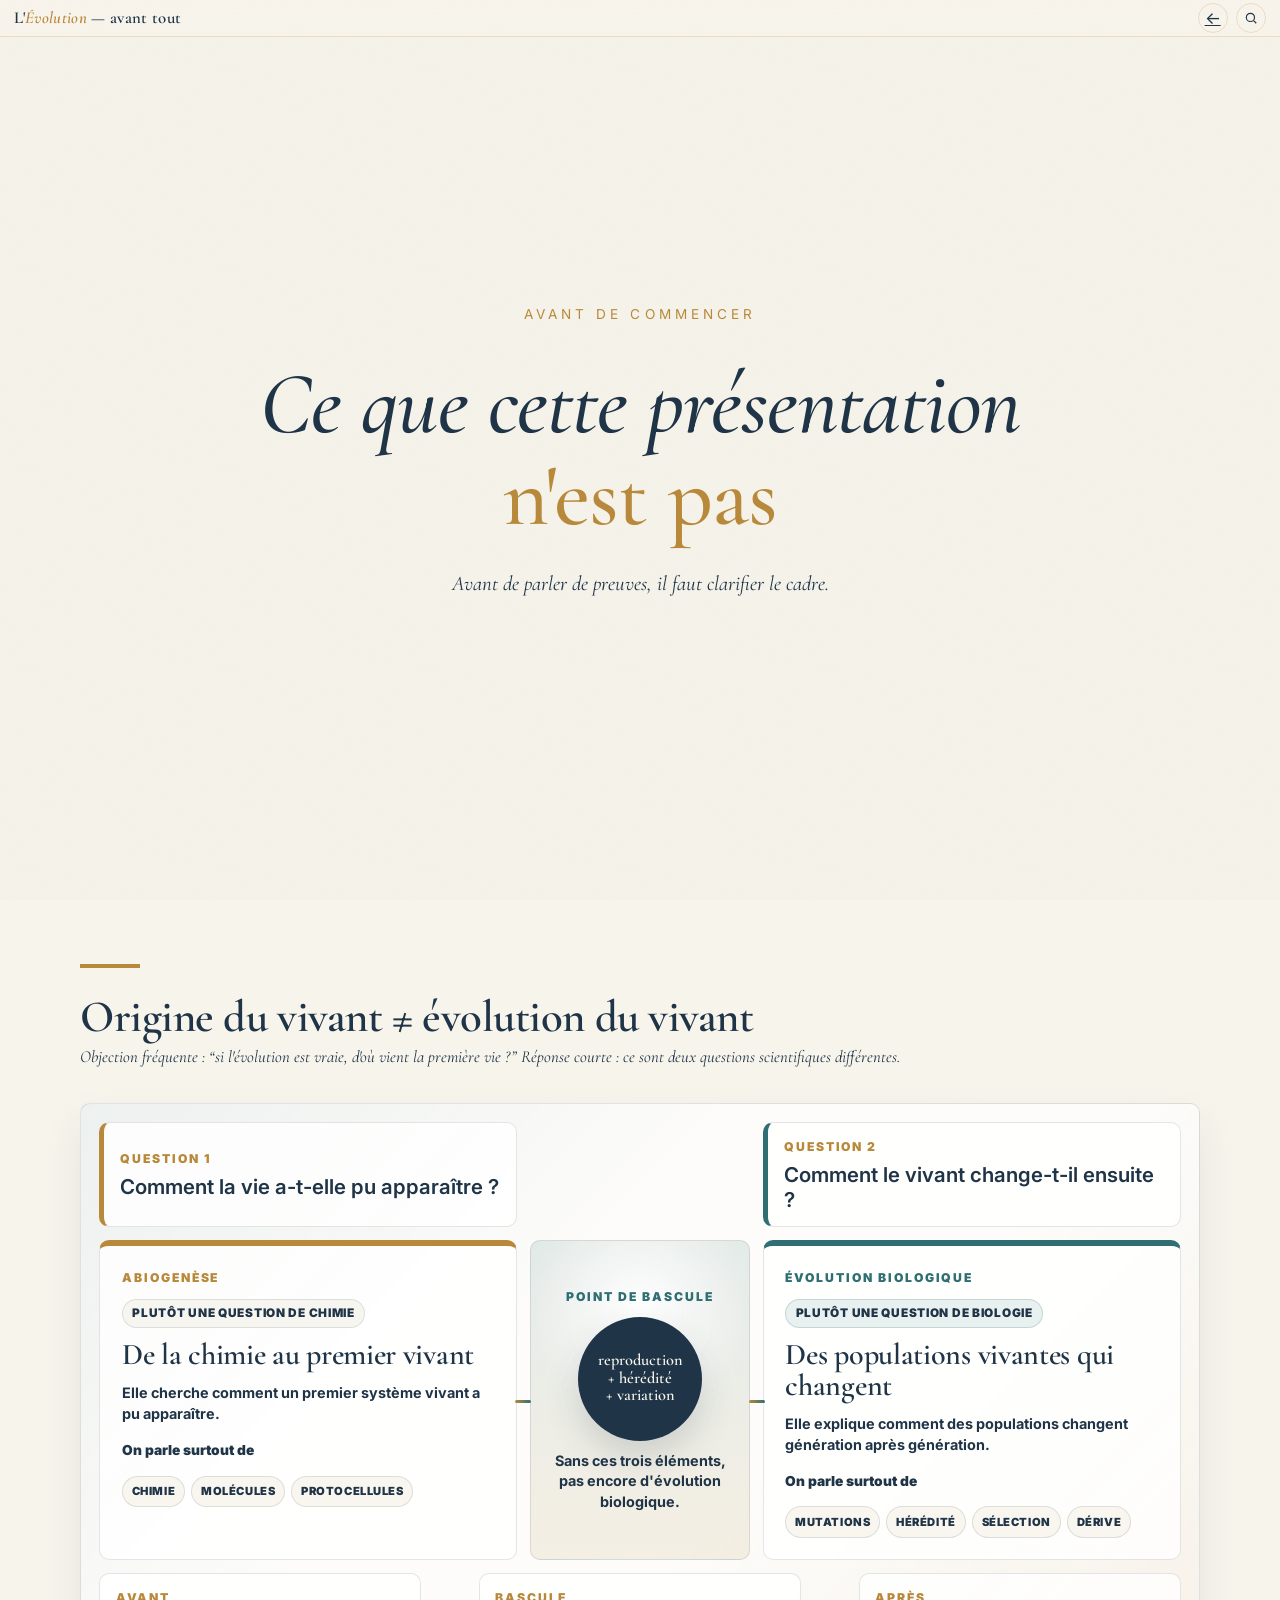
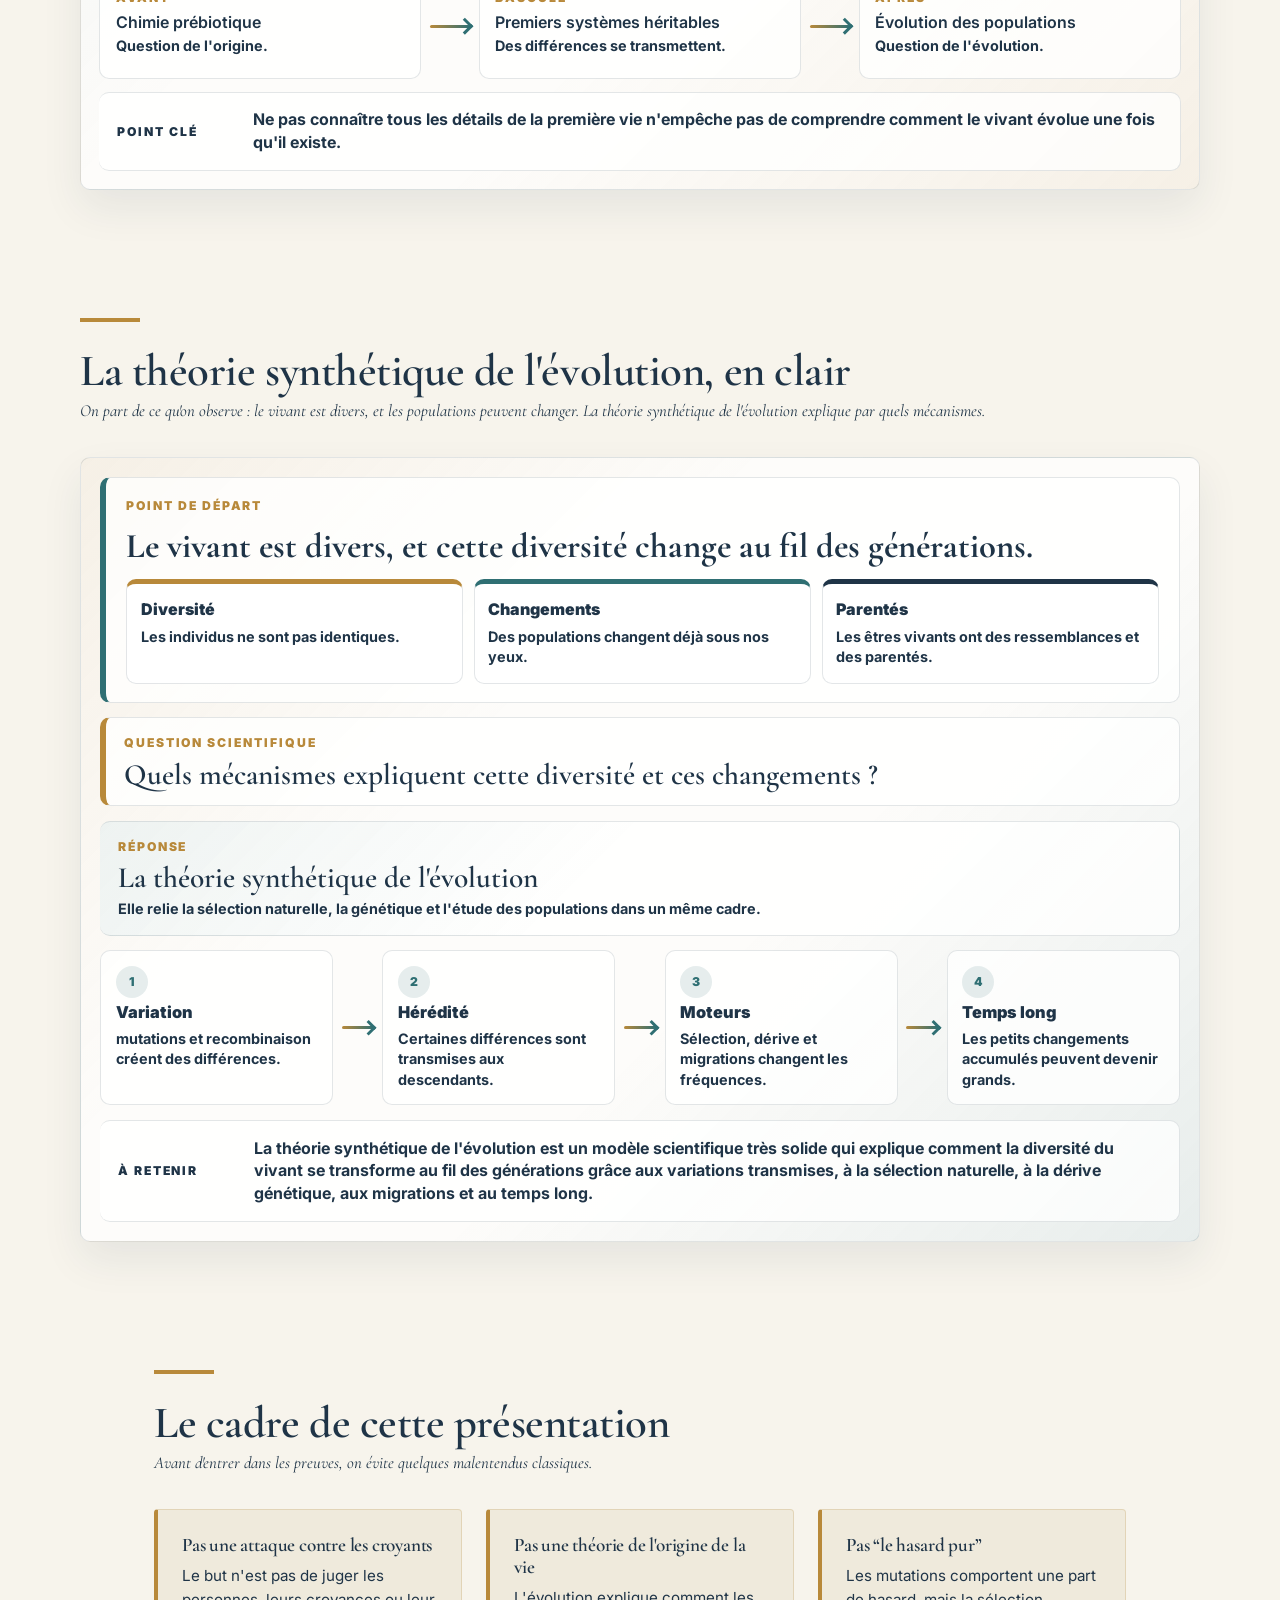
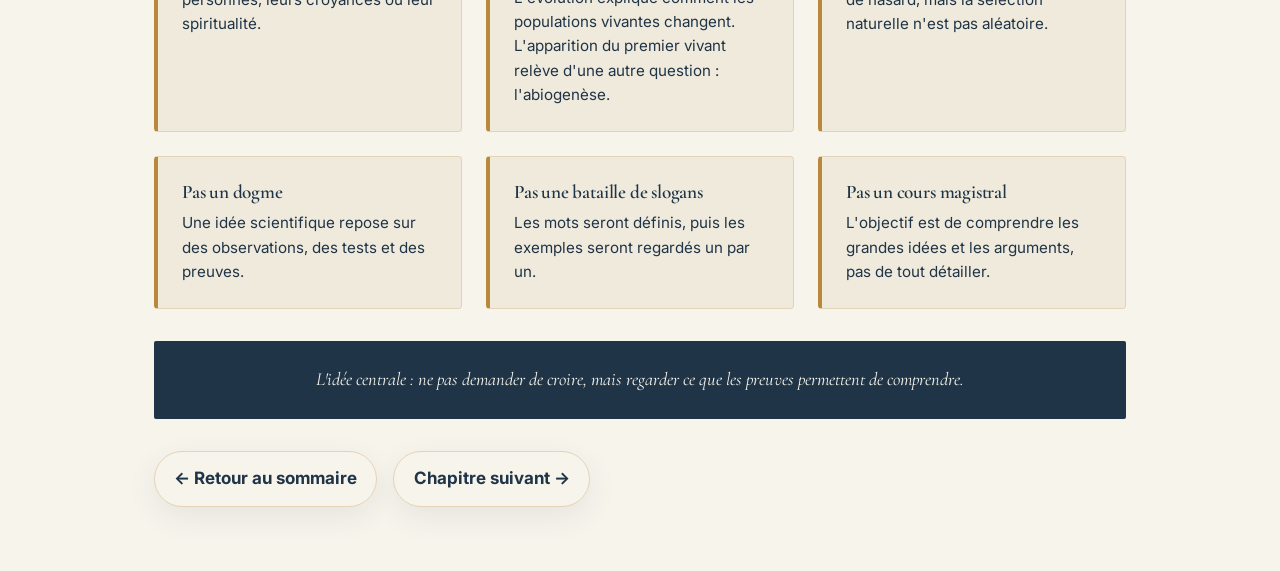
==== commit dfbea185: "Remplace le mode sombre par une recherche de schemas" ====
--- a/chapitres/avant-tout.html
+++ b/chapitres/avant-tout.html
@@ -23,8 +23,11 @@
       ←
     </a>
 
-    <button class="icon-btn" id="theme-toggle" aria-label="Changer le thème" title="Thème clair / sombre">
-      ◐
+    <button type="button" class="icon-btn search-icon-btn" id="schema-search-toggle" aria-label="Rechercher un schéma" title="Rechercher un schéma">
+      <svg viewBox="0 0 24 24" fill="none" stroke="currentColor" stroke-width="2">
+        <circle cx="11" cy="11" r="7" />
+        <line x1="16.5" y1="16.5" x2="21" y2="21" />
+      </svg>
     </button>
   </div>
 </header>
@@ -48,7 +51,7 @@
     </div>
   </section>
 
-  <section class="slide origin-evolution-slide">
+  <section class="slide origin-evolution-slide" id="origine-evolution">
     <div class="slide-inner">
       <span class="section-marker"></span>
 
@@ -148,7 +151,7 @@
     </div>
   </section>
 
-  <section class="slide synthesis-slide">
+  <section class="slide synthesis-slide" id="theorie-synthetique-evolution">
     <div class="slide-inner">
       <span class="section-marker"></span>
 
--- a/styles/style.css
+++ b/styles/style.css
@@ -19,20 +19,6 @@
   --transition: 0.45s cubic-bezier(0.22, 1, 0.36, 1);
 }
 
-[data-theme="dark"] {
-  --bg: #131c25;
-  --bg-soft: #1c2734;
-  --ink: #ede4d0;
-  --ink-soft: #b8b0a0;
-  --gold: #d4a85a;
-  --gold-soft: #e8c082;
-  --accent-red: #c45661;
-  --accent-green: #6fa67e;
-  --line: #2c3a48;
-  --shadow: rgba(0, 0, 0, 0.3);
-  --shadow-strong: rgba(0, 0, 0, 0.5);
-}
-
 * {
   box-sizing: border-box;
   margin: 0;
@@ -62,11 +48,6 @@
   opacity: 0.4;
   background-image: url("data:image/svg+xml;utf8,<svg xmlns='http://www.w3.org/2000/svg' width='200' height='200'><filter id='n'><feTurbulence type='fractalNoise' baseFrequency='0.85' numOctaves='2' stitchTiles='stitch'/><feColorMatrix values='0 0 0 0 0  0 0 0 0 0  0 0 0 0 0  0 0 0 0.04 0'/></filter><rect width='100%25' height='100%25' filter='url(%23n)'/></svg>");
   mix-blend-mode: multiply;
-}
-
-[data-theme="dark"] body::before {
-  mix-blend-mode: screen;
-  opacity: 0.25;
 }
 
 h1,
@@ -184,6 +165,144 @@
   height: 14px;
 }
 
+body.search-open {
+  overflow: hidden;
+}
+
+.schema-search-overlay {
+  position: fixed;
+  inset: 0;
+  z-index: 260;
+  display: grid;
+  place-items: start center;
+  padding: clamp(4.5rem, 10vh, 7rem) 1rem 1rem;
+  background: rgba(31, 52, 71, 0.2);
+  backdrop-filter: blur(8px);
+  -webkit-backdrop-filter: blur(8px);
+  opacity: 0;
+  pointer-events: none;
+  transition: opacity 0.2s ease;
+}
+
+.schema-search-overlay.open {
+  opacity: 1;
+  pointer-events: auto;
+}
+
+.schema-search-panel {
+  width: min(760px, 100%);
+  max-height: min(78vh, 720px);
+  overflow: hidden;
+  display: grid;
+  grid-template-rows: auto auto 1fr;
+  gap: 1rem;
+  padding: clamp(1rem, 3vw, 1.35rem);
+  background: color-mix(in srgb, var(--bg) 96%, white);
+  border: 1px solid var(--line);
+  border-radius: 8px;
+  box-shadow: 0 26px 70px var(--shadow-strong);
+}
+
+.schema-search-head {
+  display: flex;
+  justify-content: space-between;
+  gap: 1rem;
+  align-items: flex-start;
+}
+
+.schema-search-head span,
+.schema-search-result span {
+  display: block;
+  color: var(--gold);
+  font-size: 0.72rem;
+  font-weight: 700;
+  text-transform: uppercase;
+  letter-spacing: 0.16em;
+}
+
+.schema-search-head h2 {
+  font-size: clamp(1.8rem, 4vw, 2.5rem);
+  margin-top: 0.2rem;
+}
+
+.schema-search-close {
+  width: 34px;
+  height: 34px;
+  border-radius: 50%;
+  border: 1px solid var(--line);
+  background: var(--bg);
+  color: var(--ink);
+  cursor: pointer;
+  font-size: 1.45rem;
+  line-height: 1;
+}
+
+.schema-search-input {
+  width: 100%;
+  border: 1px solid var(--line);
+  border-left: 4px solid var(--accent-green);
+  border-radius: 8px;
+  background: white;
+  color: var(--ink);
+  padding: 0.95rem 1rem;
+  font: inherit;
+  font-weight: 600;
+  outline: none;
+}
+
+.schema-search-input:focus {
+  border-color: color-mix(in srgb, var(--accent-green) 70%, var(--line));
+  box-shadow: 0 0 0 4px rgba(74, 124, 89, 0.14);
+}
+
+.schema-search-results {
+  display: grid;
+  gap: 0.7rem;
+  overflow-y: auto;
+  padding-right: 0.15rem;
+}
+
+.schema-search-result {
+  display: grid;
+  gap: 0.25rem;
+  padding: 0.9rem 1rem;
+  border: 1px solid var(--line);
+  border-left: 4px solid var(--gold);
+  border-radius: 8px;
+  background: color-mix(in srgb, white 82%, var(--bg-soft));
+  color: var(--ink);
+  text-decoration: none;
+  transition: transform 0.2s ease, border-color 0.2s ease, box-shadow 0.2s ease;
+}
+
+.schema-search-result:hover,
+.schema-search-result:focus-visible {
+  transform: translateY(-2px);
+  border-color: color-mix(in srgb, var(--gold) 70%, var(--line));
+  box-shadow: 0 10px 30px var(--shadow);
+  outline: none;
+}
+
+.schema-search-result strong {
+  font-family: var(--font-display);
+  font-size: 1.35rem;
+  line-height: 1.1;
+}
+
+.schema-search-result p,
+.schema-search-empty {
+  margin: 0;
+  color: var(--ink-soft);
+  font-size: 0.95rem;
+}
+
+.schema-search-empty {
+  padding: 1rem;
+  border: 1px dashed var(--line);
+  border-radius: 8px;
+  background: rgba(255, 255, 255, 0.6);
+}
+
 .progress-bar {
   position: fixed;
   top: 46px;
@@ -394,10 +513,6 @@
   background: rgba(255, 250, 240, 0.7);
 }
 
-[data-theme="dark"] .cover-key-equation {
-  background: rgba(28, 39, 52, 0.82);
-  border-color: rgba(237, 228, 208, 0.12);
-}
 
 .cover-key-equation strong {
   color: var(--ink);
@@ -1131,25 +1246,8 @@
   font-size: 1rem;
 }
 
-[data-theme="dark"] .origin-evolution-board,
-[data-theme="dark"] .origin-question-strip article,
-[data-theme="dark"] .origin-domain-card,
-[data-theme="dark"] .origin-threshold,
-[data-theme="dark"] .origin-sequence div,
-[data-theme="dark"] .origin-key-answer {
-  background-color: rgba(28, 39, 52, 0.82);
-  border-color: rgba(237, 228, 208, 0.12);
-}
-
-[data-theme="dark"] .origin-chip-group b {
-  background: rgba(19, 28, 37, 0.68);
-  border-color: rgba(237, 228, 208, 0.13);
-}
-
-[data-theme="dark"] .origin-field-tag {
-  background: rgba(19, 28, 37, 0.68);
-  border-color: rgba(237, 228, 208, 0.13);
-}
+
+
 
 @media (max-width: 940px) {
   .origin-question-strip,
@@ -1388,16 +1486,6 @@
   font-size: 1rem;
 }
 
-[data-theme="dark"] .synthesis-board,
-[data-theme="dark"] .synthesis-start,
-[data-theme="dark"] .synthesis-question,
-[data-theme="dark"] .synthesis-answer,
-[data-theme="dark"] .synthesis-observations div,
-[data-theme="dark"] .synthesis-flow div,
-[data-theme="dark"] .synthesis-bottom-line {
-  background-color: rgba(28, 39, 52, 0.82);
-  border-color: rgba(237, 228, 208, 0.12);
-}
 
 @media (max-width: 940px) {
   .synthesis-observations,
@@ -2013,35 +2101,8 @@
   line-height: 1.45;
 }
 
-[data-theme="dark"] .natural-definition,
-[data-theme="dark"] .natural-conditions article,
-[data-theme="dark"] .natural-lab,
-[data-theme="dark"] .natural-control-group,
-[data-theme="dark"] .natural-control-group button,
-[data-theme="dark"] .natural-stage-caption,
-[data-theme="dark"] .natural-explain-panel,
-[data-theme="dark"] .natural-frequency-card,
-[data-theme="dark"] .natural-key-idea,
-[data-theme="dark"] .natural-equation,
-[data-theme="dark"] .natural-equation span,
-[data-theme="dark"] .natural-misconceptions article,
-[data-theme="dark"] .natural-visual-legend {
-  background: rgba(28, 39, 52, 0.82);
-  border-color: rgba(237, 228, 208, 0.12);
-}
-
-[data-theme="dark"] .natural-control-group button.active,
-[data-theme="dark"] .natural-equation strong {
-  background: #2f6f73;
-  border-color: #2f6f73;
-  color: #fffaf0;
-}
-
-[data-theme="dark"] .natural-key-idea {
-  background:
-    linear-gradient(90deg, rgba(47, 111, 115, 0.2), transparent),
-    rgba(28, 39, 52, 0.82);
-}
+
+
 
 @media (max-width: 1180px) {
   .natural-conditions,
@@ -2566,18 +2627,6 @@
   --value: 92%;
 }
 
-[data-theme="dark"] .observed-definition-main,
-[data-theme="dark"] .observed-genetic-note,
-[data-theme="dark"] .observed-generation-strip,
-[data-theme="dark"] .observed-generation-strip > div,
-[data-theme="dark"] .observed-example-board section,
-[data-theme="dark"] .observed-example-board article,
-[data-theme="dark"] .observed-case,
-[data-theme="dark"] .observed-case-frequency,
-[data-theme="dark"] .observed-bacteria-legend span {
-  background: rgba(28, 39, 52, 0.82);
-  border-color: rgba(237, 228, 208, 0.12);
-}
 
 @media (max-width: 760px) {
   .observed-definition-board,
@@ -4642,25 +4691,8 @@
   line-height: 1.45;
 }
 
-[data-theme="dark"] .convergence-orbit,
-[data-theme="dark"] .convergence-info,
-[data-theme="dark"] .convergence-hub,
-[data-theme="dark"] .convergence-node,
-[data-theme="dark"] .convergence-info-proof {
-  background: rgba(28, 39, 52, 0.82);
-  border-color: rgba(237, 228, 208, 0.12);
-}
-
-[data-theme="dark"] .convergence-hub,
-[data-theme="dark"] .convergence-node:hover,
-[data-theme="dark"] .convergence-node:focus-visible,
-[data-theme="dark"] .convergence-node.active {
-  background: rgba(19, 28, 37, 0.94);
-}
-
-[data-theme="dark"] .convergence-lines line {
-  stroke: rgba(111, 166, 126, 0.38);
-}
+
+
 
 @media (max-width: 1120px) {
   .convergence-map {
@@ -5745,32 +5777,6 @@
   }
 }
 
-[data-theme="dark"] .micro-macro-controls,
-[data-theme="dark"] .micro-macro-controls button,
-[data-theme="dark"] .micro-macro-visual,
-[data-theme="dark"] .micro-boundary-premise,
-[data-theme="dark"] .micro-boundary-board,
-[data-theme="dark"] .micro-boundary-scale,
-[data-theme="dark"] .micro-boundary-explanation,
-[data-theme="dark"] .micro-macro-explain,
-[data-theme="dark"] .micro-macro-verdict,
-[data-theme="dark"] .micro-continuum-strip,
-[data-theme="dark"] .micro-continuum-strip div,
-[data-theme="dark"] .micro-macro-objection article,
-[data-theme="dark"] .micro-macro-compare article,
-[data-theme="dark"] .speciation-evidence-card,
-[data-theme="dark"] .species-concept-grid article,
-[data-theme="dark"] .species-concept-intro,
-[data-theme="dark"] .references-grid article,
-[data-theme="dark"] .micro-population-stage,
-[data-theme="dark"] .micro-organisms,
-[data-theme="dark"] .micro-branch-label,
-[data-theme="dark"] .micro-accumulation-zone,
-[data-theme="dark"] .micro-threshold-question,
-[data-theme="dark"] .micro-process-row span {
-  background: rgba(28, 39, 52, 0.82);
-  border-color: rgba(237, 228, 208, 0.12);
-}
 
 @media (max-width: 1120px) {
   .micro-macro-lab {
@@ -7265,69 +7271,11 @@
   justify-content: center;
 }
 
-[data-theme="dark"] .theory-definition-card,
-[data-theme="dark"] .theory-definition-points div,
-[data-theme="dark"] .theory-flow,
-[data-theme="dark"] .theory-flow div,
-[data-theme="dark"] .theory-fact-card,
-[data-theme="dark"] .theory-fact-conclusion,
-[data-theme="dark"] .theory-mechanism-intro,
-[data-theme="dark"] .theory-mechanism-grid article,
-[data-theme="dark"] .mutation-lab,
-[data-theme="dark"] .mutation-reading-guide div,
-[data-theme="dark"] .mutation-real-examples article,
-[data-theme="dark"] .mutation-control-group,
-[data-theme="dark"] .mutation-control-group button,
-[data-theme="dark"] .mutation-dna-card,
-[data-theme="dark"] .mutation-translation article,
-[data-theme="dark"] .mutation-explain,
-[data-theme="dark"] .mutation-effect-card,
-[data-theme="dark"] .theory-law-card,
-[data-theme="dark"] .theory-history,
-[data-theme="dark"] .theory-history-note,
-[data-theme="dark"] .theory-meaning-card,
-[data-theme="dark"] .theory-ladder,
-[data-theme="dark"] .theory-ladder-panel,
-[data-theme="dark"] .theory-proof-panel,
-[data-theme="dark"] .theory-criteria-panel,
-[data-theme="dark"] .theory-criteria-list div,
-[data-theme="dark"] .theory-predictions,
-[data-theme="dark"] .theory-prediction-card,
-[data-theme="dark"] .theory-evidence-card,
-[data-theme="dark"] .theory-example-domain,
-[data-theme="dark"] .theory-example-card,
-[data-theme="dark"] .theory-punchline,
-[data-theme="dark"] .theory-final-message {
-  background: rgba(28, 39, 52, 0.82);
-  border-color: rgba(237, 228, 208, 0.12);
-}
-
-[data-theme="dark"] .theory-ladder-steps {
-  background:
-    linear-gradient(90deg, rgba(111, 166, 126, 0.12), transparent 14%),
-    rgba(19, 28, 37, 0.45);
-}
-
-[data-theme="dark"] .theory-step {
-  background: rgba(19, 28, 37, 0.78);
-  border-color: rgba(237, 228, 208, 0.12);
-}
-
-[data-theme="dark"] .theory-step.active {
-  background: rgba(237, 228, 208, 0.08);
-}
-
-[data-theme="dark"] .mutation-sequence,
-[data-theme="dark"] .mutation-base,
-[data-theme="dark"] .mutation-codon,
-[data-theme="dark"] .mutation-acid {
-  background-color: rgba(19, 28, 37, 0.58);
-  border-color: rgba(237, 228, 208, 0.12);
-}
-
-[data-theme="dark"] .mutation-control-group button.active {
-  background: rgba(47, 111, 115, 0.28);
-}
+
+
+
+
+
 
 @media (max-width: 920px) {
   .theory-definition-points,
